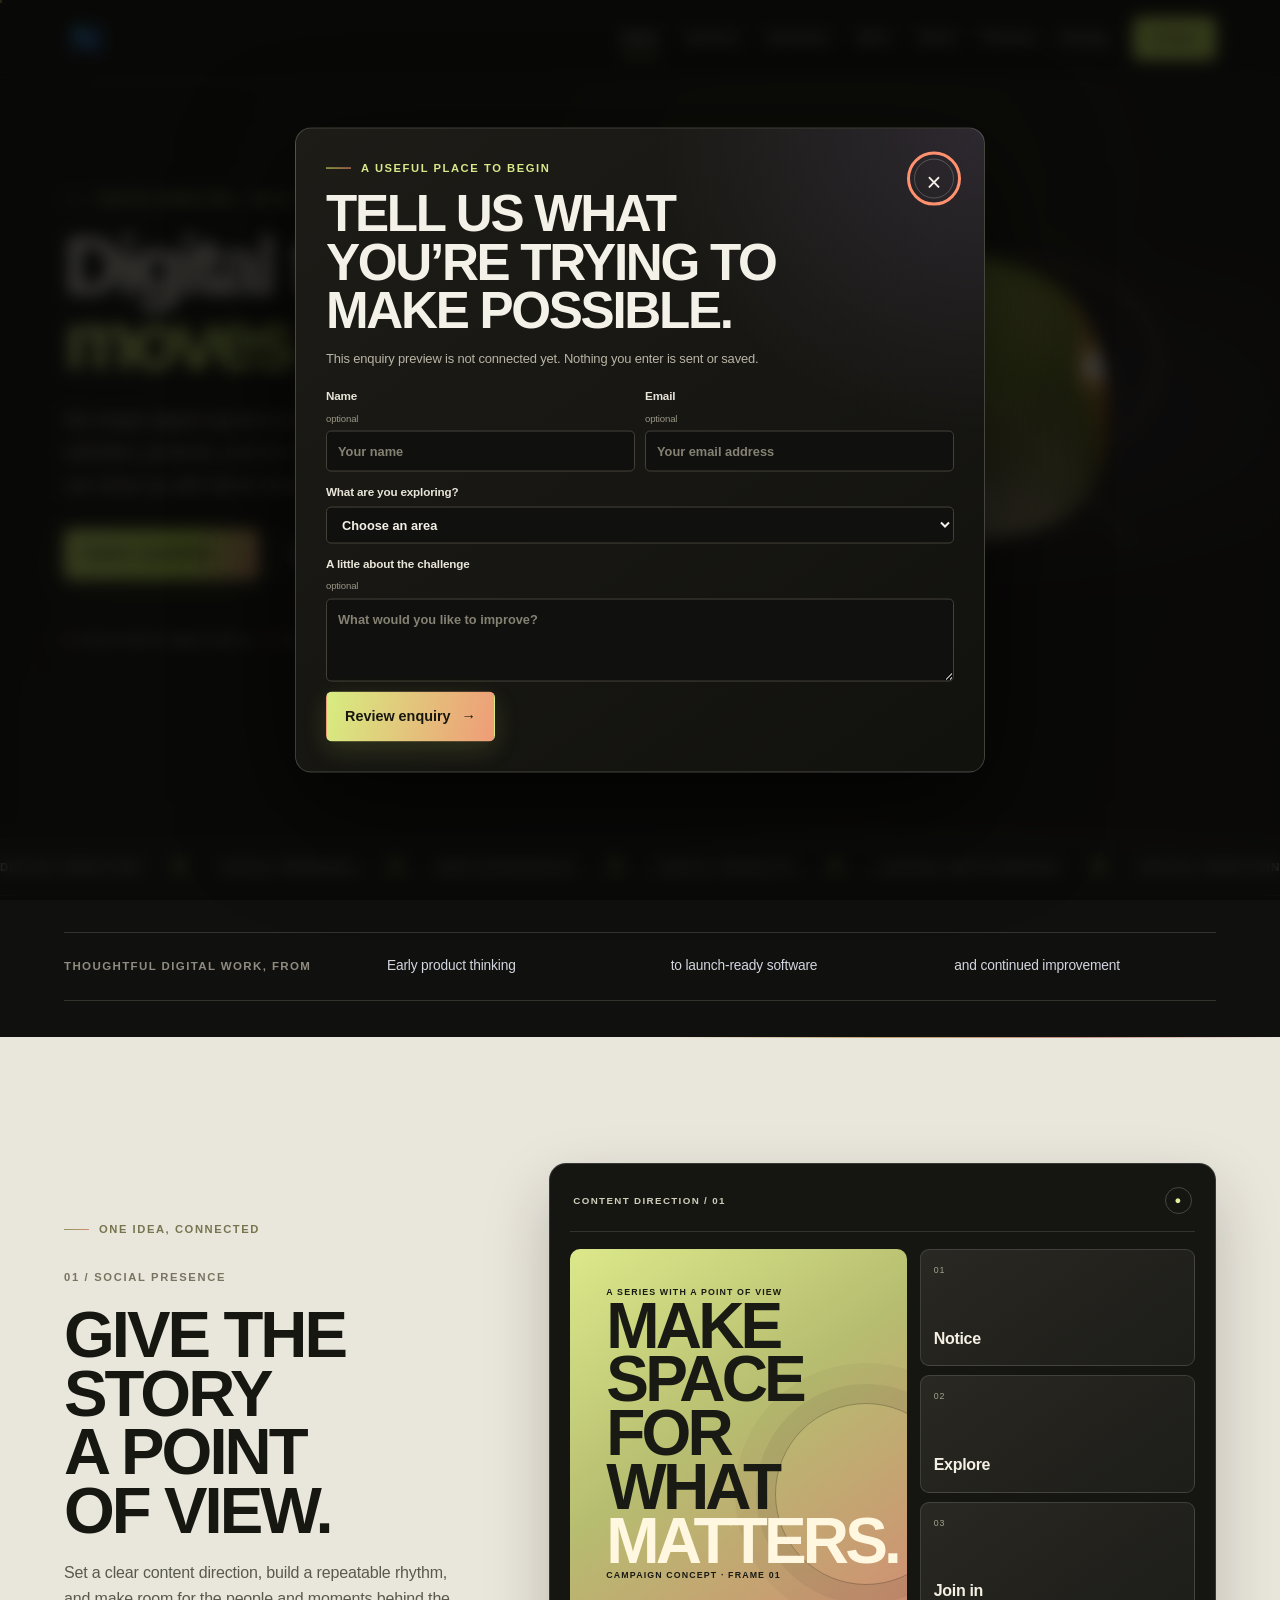
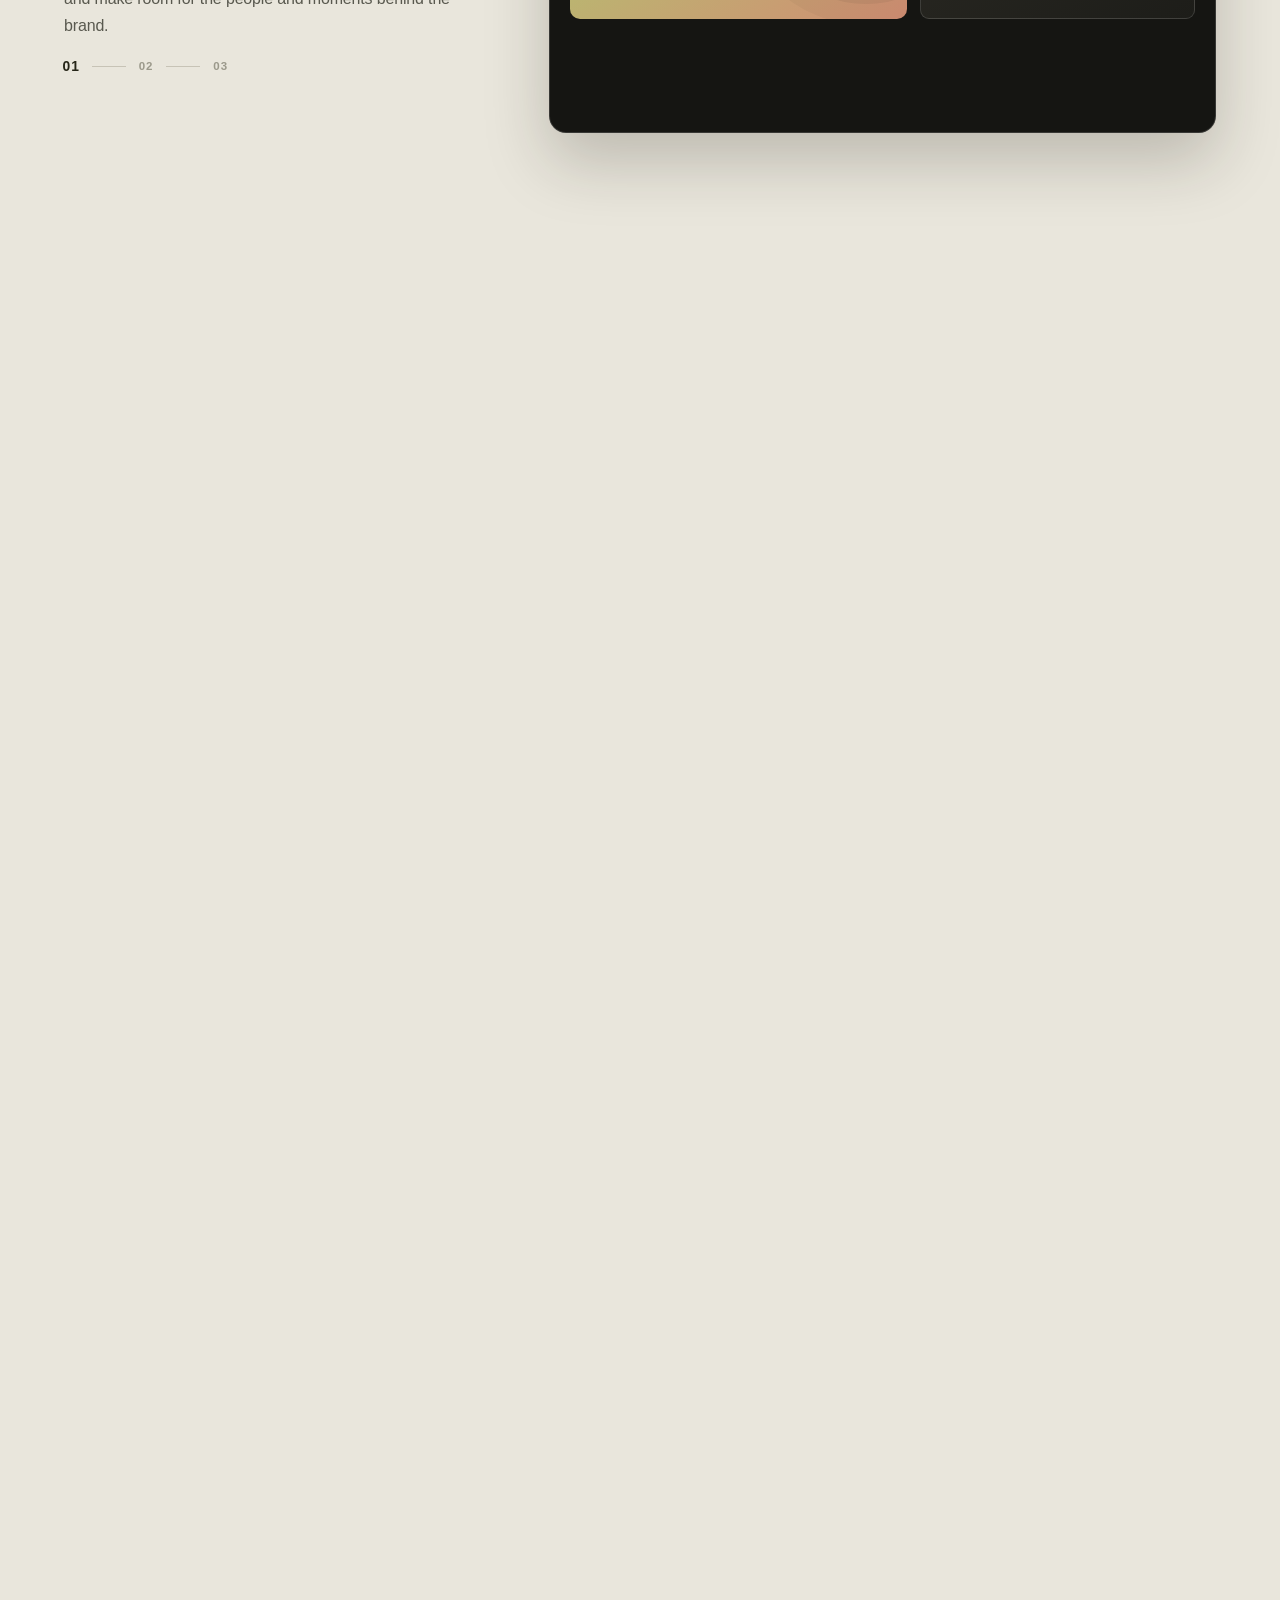
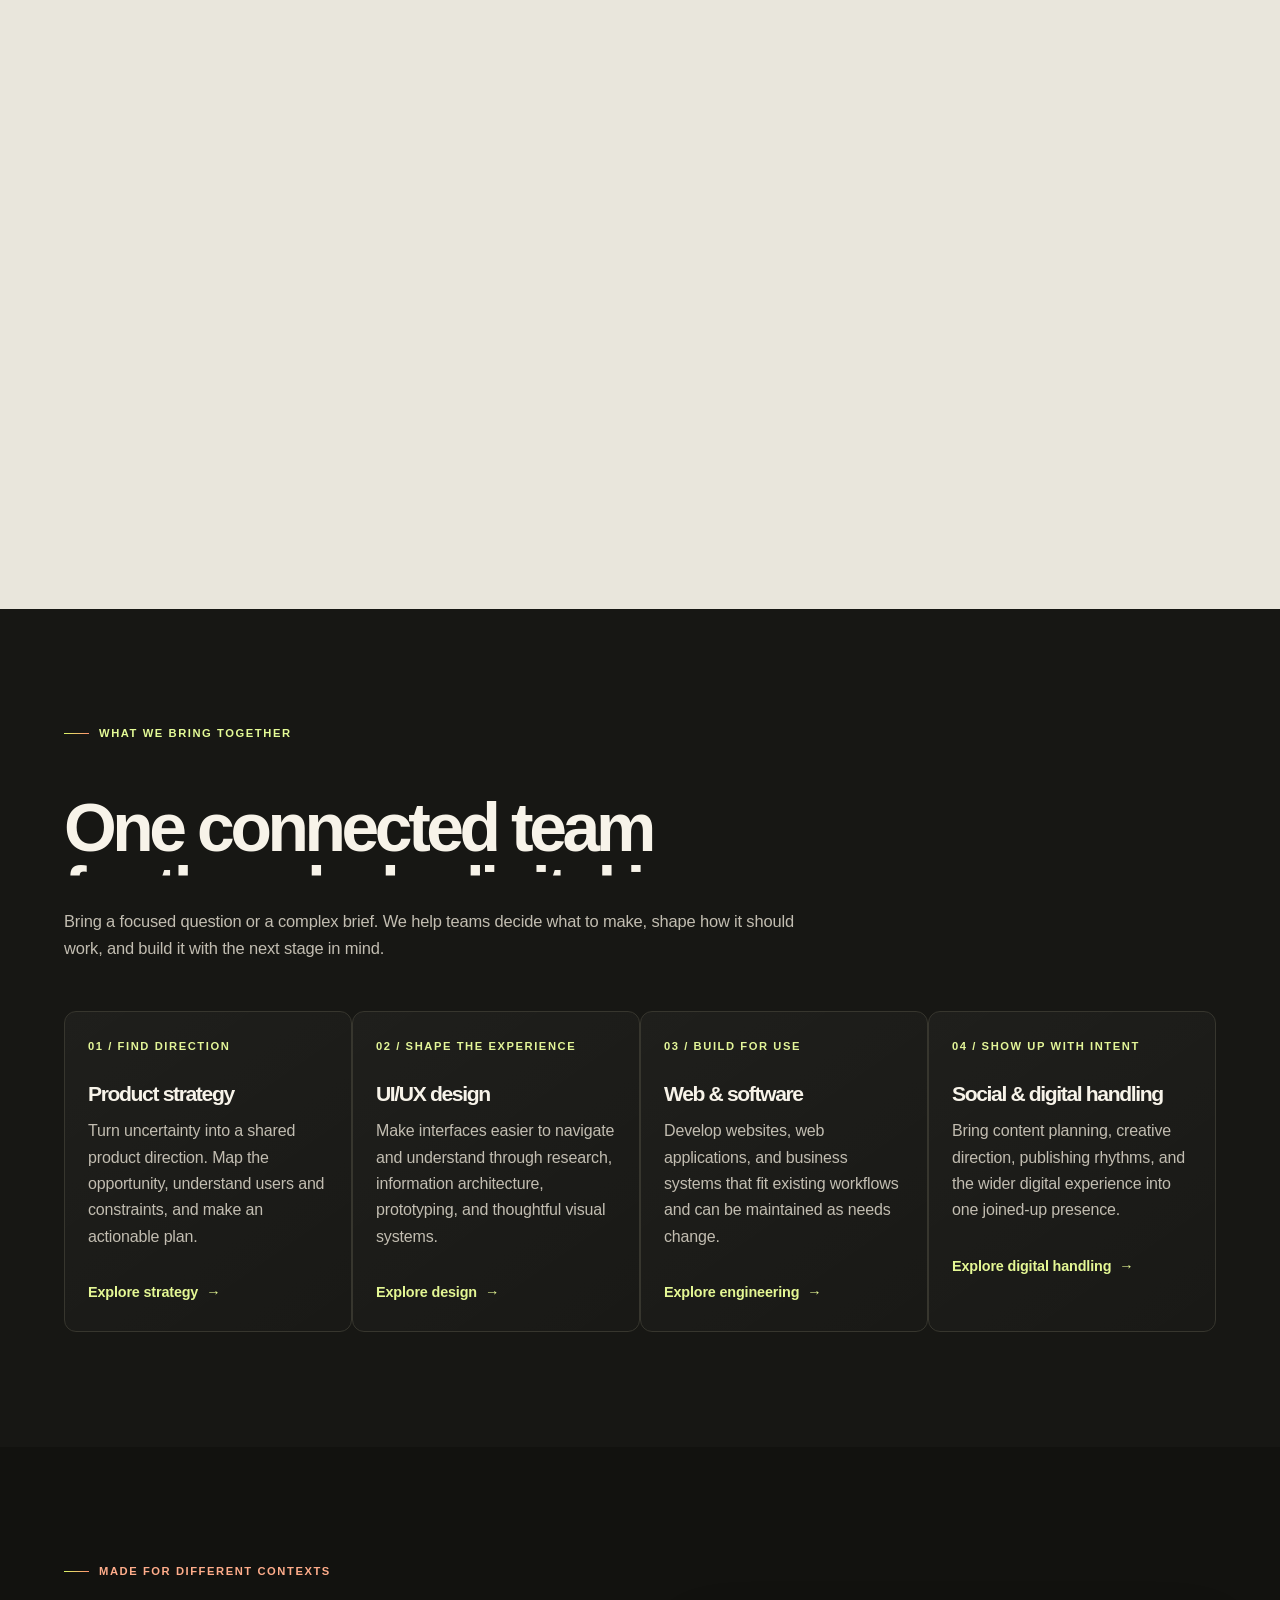
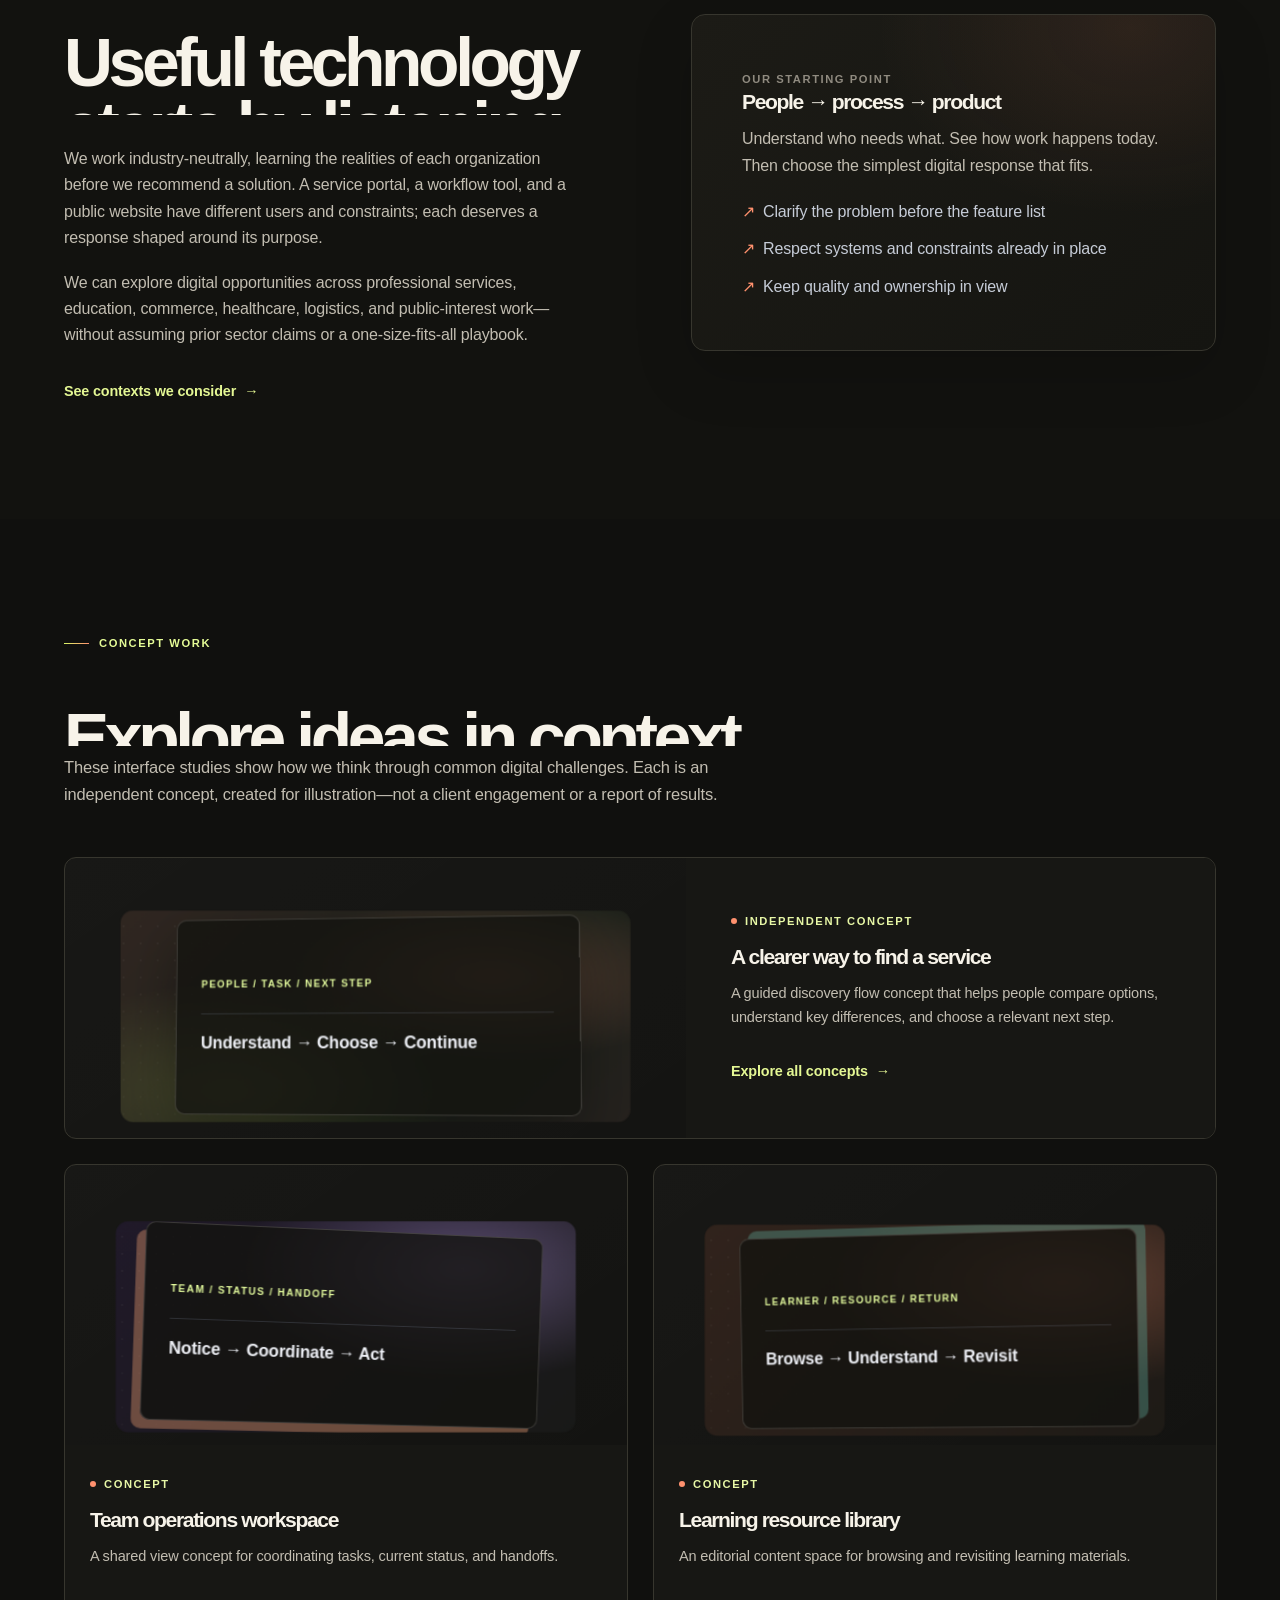
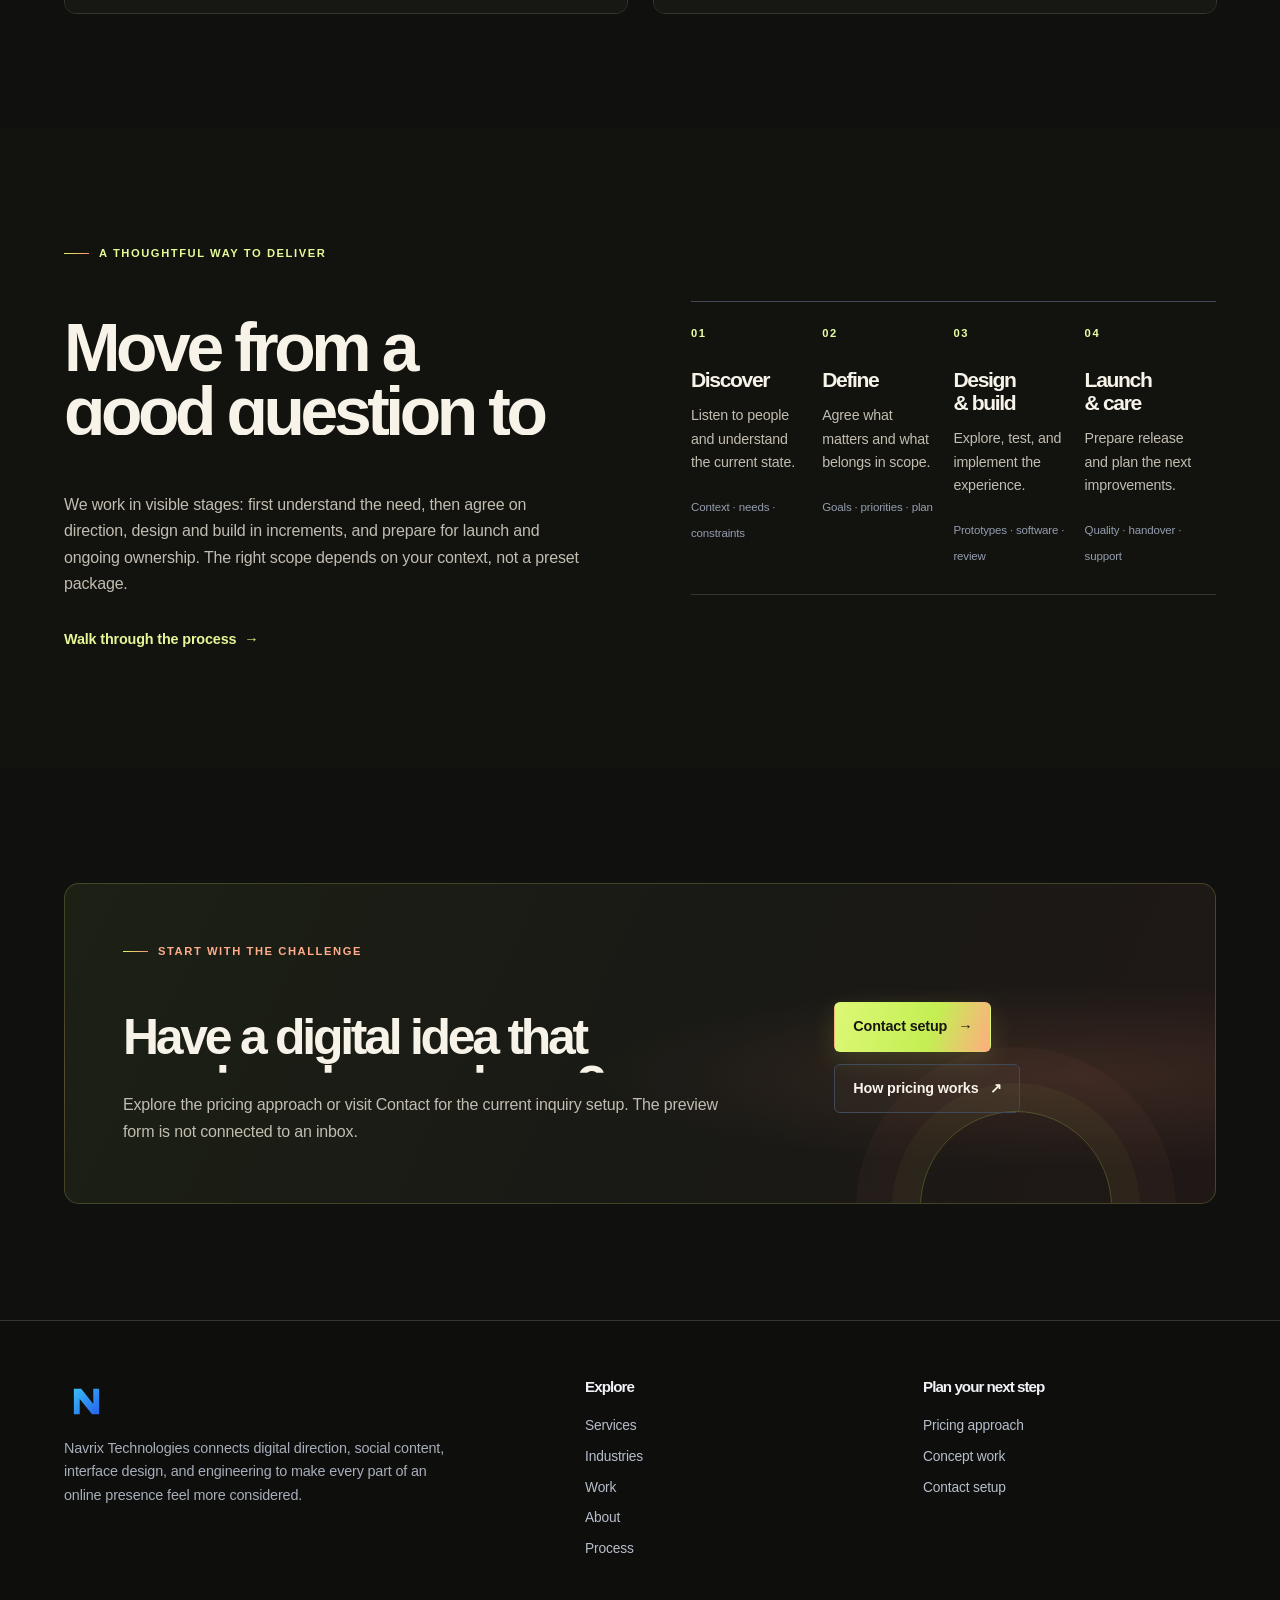
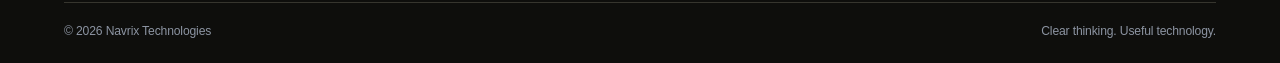
==== index.html @ 1da2e9cd "Initial Navrix website" ====
<!doctype html>
<html lang="en">
<head>
  <meta charset="utf-8"><meta name="viewport" content="width=device-width, initial-scale=1">
  <meta name="theme-color" content="#10100e"><meta name="description" content="Navrix Technologies brings digital direction, social content, website development, and software engineering together for useful digital experiences.">
  <title>Navrix Technologies — Digital products, considered</title>
  <link rel="icon" href="assets/navrix-mark.svg" type="image/svg+xml"><link rel="stylesheet" href="styles.css">
</head>
<body data-page="Home">
  <a class="skip-link" href="#main">Skip to content</a><div id="site-header"></div>
  <main id="main">
    <section class="hero">
      <div class="shell hero-grid">
        <div class="hero-copy">
          <div class="eyebrow">Digital direction · social · software</div>
          <h1>Digital that<br><span class="gradient-text">moves people.</span></h1>
          <p>We shape digital experiences from social content and campaigns to websites, products, and the systems behind them—so your business can show up with intent wherever people meet it.</p>
          <div class="hero-actions"><a class="button primary" href="services.html">Explore capabilities <span class="arrow">→</span></a><a class="button secondary" href="work.html">See concept work <span class="arrow">↗</span></a></div>
          <div class="hero-proof"><span><i></i>Social content & digital handling</span><span><i></i>Websites, products & systems</span><span><i></i>Strategy through execution</span></div>
        </div>
        <div class="hero-visual" role="img" aria-label="Dimensional illustration of connected digital product layers, with the Navrix N mark at its center">
          <canvas id="three-hero" class="three-canvas" aria-hidden="true"></canvas>
          <svg class="hero-architecture" viewBox="0 0 660 620" aria-hidden="true" focusable="false">
            <defs>
              <linearGradient id="arch-top" x1="0" y1="0" x2="1" y2="1"><stop stop-color="#2b3020"/><stop offset=".52" stop-color="#1d2118"/><stop offset="1" stop-color="#322821"/></linearGradient>
              <linearGradient id="arch-left" x1="0" y1="0" x2="1" y2="1"><stop stop-color="#20231b"/><stop offset="1" stop-color="#151510"/></linearGradient>
              <linearGradient id="arch-right" x1="0" y1="0" x2="1" y2="1"><stop stop-color="#2b271f"/><stop offset="1" stop-color="#181814"/></linearGradient>
              <linearGradient id="arch-edge" x1="0" y1="0" x2="1" y2="0"><stop stop-color="#d8f566"/><stop offset=".55" stop-color="#c7a6ff"/><stop offset="1" stop-color="#ff916e"/></linearGradient>
              <linearGradient id="mark-blue" x1="0" y1="0" x2="1" y2="1"><stop stop-color="#e7ff9b"/><stop offset="1" stop-color="#ff916e"/></linearGradient>
              <radialGradient id="arch-halo"><stop stop-color="#d8f566" stop-opacity=".26"/><stop offset="1" stop-color="#d8f566" stop-opacity="0"/></radialGradient>
              <filter id="arch-shadow" x="-30%" y="-30%" width="160%" height="180%"><feGaussianBlur stdDeviation="19"/></filter>
            </defs>
            <ellipse cx="335" cy="502" rx="218" ry="60" fill="#5175ef" opacity=".18" filter="url(#arch-shadow)"/>
            <ellipse cx="328" cy="310" rx="268" ry="246" fill="url(#arch-halo)"/>
            <g class="arch-orbit" fill="none" stroke="#aaa98f" stroke-opacity=".18">
              <path d="M62 320c46-161 178-251 316-236 83 9 150 52 191 116"/>
              <path d="M91 414c-22-81-2-169 47-234" stroke-dasharray="3 10"/>
              <path d="M497 430c41-54 60-117 55-179" stroke-dasharray="2 9"/>
            </g>
            <g class="arch-object">
              <path d="M330 352 520 460 330 570 140 460Z" fill="#080b10" stroke="#4a4c37" stroke-width="2"/>
              <path d="M140 460 330 570v-48L140 414Z" fill="url(#arch-left)" stroke="#3b4030"/>
              <path d="M330 570 520 460v-48L330 522Z" fill="url(#arch-right)" stroke="#55413b"/>
              <path d="M140 414 330 523 520 412 330 303Z" fill="url(#arch-top)" stroke="url(#arch-edge)" stroke-opacity=".72" stroke-width="1.5"/>
              <path d="m185 414 145-84 145 83" fill="none" stroke="#b7bc99" stroke-opacity=".2"/>
              <path d="M178 434 330 522l153-88" fill="none" stroke="#e4eeab" stroke-opacity=".36"/>
              <path d="M207 414 330 343l123 71-123 71Z" fill="#1d2118" stroke="#b9c87b" stroke-opacity=".6"/>
              <path d="M207 414 330 485v37l-152-88v-37Z" fill="#20231b" stroke="#677147" stroke-opacity=".75"/>
              <path d="M330 485 453 414v37l-123 71Z" fill="#28241f" stroke="#a58bc2" stroke-opacity=".78"/>
              <path d="M208 414 330 344l123 70-123 71Z" fill="url(#arch-top)" stroke="url(#arch-edge)" stroke-width="1.4"/>
              <path d="M258 386v-72l72-42 72 42v72l-72 42Z" fill="#181814" stroke="#777d5a" stroke-width="1.5"/>
              <path d="M258 314 330 355l72-41" fill="none" stroke="#d6dcab" stroke-opacity=".45"/>
              <path d="M258 314v71l72 42v-72Z" fill="#121e31" stroke="#7c8d57" stroke-opacity=".6"/>
              <path d="m330 355 72-41v71l-72 42Z" fill="#19182c" stroke="#ab8cd0" stroke-opacity=".65"/>
              <path d="M258 314 330 272l72 42-72 41Z" fill="#283d69" stroke="url(#arch-edge)" stroke-width="1.4"/>
              <path d="M19 101V19h24l39 49V19h19v82H78L38 52v49z" fill="url(#mark-blue)" transform="matrix(.55 .32 -.55 .32 330 268)"/>
              <path d="M258 385v-71m144 71v-71M140 414v46m380-48v48" fill="none" stroke="url(#arch-edge)" stroke-opacity=".72" stroke-width="1.5"/>
              <path d="M330 270v-44m-75 0h150" stroke="#8aa4e8" stroke-opacity=".68" stroke-dasharray="3 7"/>
              <circle cx="330" cy="224" r="5" fill="#f0ad77"/>
              <circle cx="140" cy="413" r="4" fill="#65a0ff"/>
              <circle cx="520" cy="411" r="4" fill="#b093ff"/>
              <circle cx="330" cy="570" r="3" fill="#e8a875"/>
            </g>
            <g fill="#a9b5cf" font-family="Segoe UI, sans-serif" font-size="10" letter-spacing="2">
              <text x="70" y="304">EXPERIENCE</text><text x="485" y="266">SYSTEMS</text><text x="270" y="603">ENGINEERING</text>
            </g>
          </svg>
        </div>
      </div>
    </section>

    <section class="section compact" aria-label="How we help">
      <div class="shell home-band"><p>Thoughtful digital work, from</p><span>Early product thinking</span><span>to launch-ready software</span><span>and continued improvement</span></div>
    </section>

    <section class="story-section" aria-label="A connected digital presence takes shape">
      <div class="story-pin">
        <div class="shell story-grid">
          <div class="story-copy">
            <div class="eyebrow warm">One idea, connected</div>
            <div class="story-chapters">
              <article class="story-chapter"><span class="story-kicker">01 / Social presence</span><h2>Give the story a point of view.</h2><p>Set a clear content direction, build a repeatable rhythm, and make room for the people and moments behind the brand.</p></article>
              <article class="story-chapter"><span class="story-kicker">02 / Web experience</span><h2>Make the next step obvious.</h2><p>Carry that same intent into the website, with a useful path from first impression to the detail someone needs.</p></article>
              <article class="story-chapter"><span class="story-kicker">03 / Digital system</span><h2>Make the work hold together.</h2><p>Connect the experience to the tools and workflows that help a team keep it current and useful.</p></article>
            </div>
            <div class="story-steps" aria-hidden="true"><span class="is-active">01</span><i></i><span>02</span><i></i><span>03</span></div>
          </div>
          <div class="story-stage" aria-label="Illustrative social, website, and workflow concepts">
            <article class="story-panel story-panel-social" aria-label="Social content direction concept"><div class="story-window-top"><span>CONTENT DIRECTION / 01</span><b>●</b></div><div class="story-social-layout"><div class="story-social-main"><small>A SERIES WITH A POINT OF VIEW</small><strong>Make space<br>for what<br><em>matters.</em></strong><span>CAMPAIGN CONCEPT · FRAME 01</span></div><div class="story-social-side"><div>01<br><b>Notice</b></div><div>02<br><b>Explore</b></div><div>03<br><b>Join in</b></div></div></div></article>
            <article class="story-panel story-panel-web" aria-label="Website experience concept"><div class="story-window-top"><span>EXPERIENCE / HOME</span><b>↗</b></div><div class="story-web-layout"><div class="story-web-nav"><span>N</span><i>About　 Work　 Services</i></div><div class="story-web-content"><small>A CLEARER WAY FORWARD</small><strong>Find what<br>you need next.</strong><p>A simple, guided route from your question to a useful next step.</p><span class="story-web-button">Explore options <b>→</b></span></div><div class="story-web-index">DISCOVER　/　COMPARE　/　CONTINUE</div></div></article>
            <article class="story-panel story-panel-system" aria-label="Team workflow concept"><div class="story-window-top"><span>TEAM WORKSPACE / OVERVIEW</span><b>···</b></div><div class="story-system-layout"><div class="story-system-head"><small>MONDAY / PRIORITIES</small><strong>Work in motion</strong></div><div class="story-system-row"><span>01</span><b>Review content direction</b><i>IN REVIEW</i></div><div class="story-system-row"><span>02</span><b>Prepare site updates</b><i>IN PROGRESS</i></div><div class="story-system-row"><span>03</span><b>Share next release</b><i>UP NEXT</i></div><div class="story-system-foot">Clear owners · Visible decisions · Useful handoffs</div></div></article>
          </div>
        </div>
      </div>
    </section>

    <section class="section tone">
      <div class="shell">
        <div class="section-head reveal"><div class="eyebrow">What we bring together</div><h2>One connected team<br>for the whole digital journey.</h2><p>Bring a focused question or a complex brief. We help teams decide what to make, shape how it should work, and build it with the next stage in mind.</p></div>
        <div class="grid-4">
          <article class="card reveal"><span class="card-index">01 / FIND DIRECTION</span><h3>Product strategy</h3><p>Turn uncertainty into a shared product direction. Map the opportunity, understand users and constraints, and make an actionable plan.</p><a class="text-link" href="services.html#strategy">Explore strategy <span>→</span></a></article>
          <article class="card reveal"><span class="card-index">02 / SHAPE THE EXPERIENCE</span><h3>UI/UX design</h3><p>Make interfaces easier to navigate and understand through research, information architecture, prototyping, and thoughtful visual systems.</p><a class="text-link" href="services.html#design">Explore design <span>→</span></a></article>
          <article class="card reveal"><span class="card-index">03 / BUILD FOR USE</span><h3>Web & software</h3><p>Develop websites, web applications, and business systems that fit existing workflows and can be maintained as needs change.</p><a class="text-link" href="services.html#engineering">Explore engineering <span>→</span></a></article>
          <article class="card reveal"><span class="card-index">04 / SHOW UP WITH INTENT</span><h3>Social & digital handling</h3><p>Bring content planning, creative direction, publishing rhythms, and the wider digital experience into one joined-up presence.</p><a class="text-link" href="services.html#social">Explore digital handling <span>→</span></a></article>
        </div>
      </div>
    </section>

    <section class="section mesh">
      <div class="shell split">
        <div class="copy-wide reveal"><div class="eyebrow warm">Made for different contexts</div><h2>Useful technology<br>starts by listening.</h2><p>We work industry-neutrally, learning the realities of each organization before we recommend a solution. A service portal, a workflow tool, and a public website have different users and constraints; each deserves a response shaped around its purpose.</p><p>We can explore digital opportunities across professional services, education, commerce, healthcare, logistics, and public-interest work—without assuming prior sector claims or a one-size-fits-all playbook.</p><a class="text-link" href="industries.html">See contexts we consider <span>→</span></a></div>
        <div class="principle-panel reveal"><span class="mini-label">Our starting point</span><h3>People → process → product</h3><p>Understand who needs what. See how work happens today. Then choose the simplest digital response that fits.</p><ul class="list"><li>Clarify the problem before the feature list</li><li>Respect systems and constraints already in place</li><li>Keep quality and ownership in view</li></ul></div>
      </div>
    </section>

    <section class="section">
      <div class="shell">
        <div class="section-head reveal"><div class="eyebrow">Concept work</div><h2>Explore ideas in context.</h2><p>These interface studies show how we think through common digital challenges. Each is an independent concept, created for illustration—not a client engagement or a report of results.</p></div>
        <div class="project-grid">
          <article class="project project-wide reveal"><div class="project-scene"><div class="mock-window"><div class="mock-bar"><i></i><i></i><i></i></div><div class="mock-body"><div class="mock-side"><i></i><i></i><i></i><i></i></div><div class="mock-content"><div class="mock-title"></div><div class="mock-line"></div><div class="mock-tiles"><i></i><i></i><i></i></div><div class="mock-line short"></div></div></div></div></div><div class="project-copy"><span class="concept-label">Independent concept</span><h3>A clearer way to find a service</h3><p>A guided discovery flow concept that helps people compare options, understand key differences, and choose a relevant next step.</p><a class="text-link" href="work.html">Explore all concepts <span>→</span></a></div></article>
          <article class="project reveal"><div class="project-scene violet"><div class="mock-window"><div class="mock-bar"><i></i><i></i><i></i></div><div class="mock-body"><div class="mock-side"><i></i><i></i><i></i></div><div class="mock-content"><div class="mock-title"></div><div class="mock-tiles"><i></i><i></i><i></i></div><div class="mock-line"></div></div></div></div></div><div class="project-copy"><span class="concept-label">Concept</span><h3>Team operations workspace</h3><p>A shared view concept for coordinating tasks, current status, and handoffs.</p></div></article>
          <article class="project reveal"><div class="project-scene warm"><div class="mock-window"><div class="mock-bar"><i></i><i></i><i></i></div><div class="mock-body"><div class="mock-side"><i></i><i></i><i></i></div><div class="mock-content"><div class="mock-title"></div><div class="mock-line"></div><div class="mock-line short"></div><div class="mock-tiles"><i></i><i></i><i></i></div></div></div></div></div><div class="project-copy"><span class="concept-label">Concept</span><h3>Learning resource library</h3><p>An editorial content space for browsing and revisiting learning materials.</p></div></article>
        </div>
      </div>
    </section>

    <section class="section tone">
      <div class="shell split">
        <div class="copy-wide reveal"><div class="eyebrow">A thoughtful way to deliver</div><h2>Move from a good question to something useful.</h2><p>We work in visible stages: first understand the need, then agree on direction, design and build in increments, and prepare for launch and ongoing ownership. The right scope depends on your context, not a preset package.</p><a class="text-link" href="process.html">Walk through the process <span>→</span></a></div>
        <div class="process-track reveal"><article class="process-step"><span class="step-num">01</span><h3>Discover</h3><p>Listen to people and understand the current state.</p><small>Context · needs · constraints</small></article><article class="process-step"><span class="step-num">02</span><h3>Define</h3><p>Agree what matters and what belongs in scope.</p><small>Goals · priorities · plan</small></article><article class="process-step"><span class="step-num">03</span><h3>Design & build</h3><p>Explore, test, and implement the experience.</p><small>Prototypes · software · review</small></article><article class="process-step"><span class="step-num">04</span><h3>Launch & care</h3><p>Prepare release and plan the next improvements.</p><small>Quality · handover · support</small></article></div>
      </div>
    </section>

    <section class="section"><div class="shell"><div class="cta-band reveal"><div><div class="eyebrow warm">Start with the challenge</div><h2>Have a digital idea that needs a clearer shape?</h2><p>Explore the pricing approach or visit Contact for the current inquiry setup. The preview form is not connected to an inbox.</p></div><div class="hero-actions"><a class="button primary" href="contact.html">Contact setup <span class="arrow">→</span></a><a class="button secondary" href="pricing.html">How pricing works <span class="arrow">↗</span></a></div></div></div></section>
  </main>
  <div id="site-footer"></div><script src="assets/vendor/gsap/gsap.min.js"></script><script src="assets/vendor/gsap/ScrollTrigger.min.js"></script><script src="script.js"></script><script type="module" src="three-scene.js"></script>
</body>
</html>
---- styles.css ----
:root{color-scheme:dark;--bg:#0b0d12;--panel:#11151d;--panel-2:#171d27;--ink:#f5f6fa;--muted:#b3bac8;--dim:#818a9a;--line:#272d39;--blue:#5280ff;--blue-light:#8aa6ff;--violet:#a785ff;--amber:#eead77;--max:1240px;--gutter:clamp(20px,5vw,64px)}
*{box-sizing:border-box}html{scroll-behavior:smooth;scroll-padding-top:88px;background:var(--bg)}body{margin:0;min-width:320px;background:var(--bg);color:var(--ink);font:16px/1.65 "Segoe UI Variable Text","Segoe UI",sans-serif;-webkit-font-smoothing:antialiased}::selection{color:white;background:#3b60c9}img,svg{max-width:100%}a{color:inherit}button,input,textarea,select{font:inherit}a,button{-webkit-tap-highlight-color:transparent}:focus-visible{outline:3px solid var(--amber);outline-offset:4px}h1,h2,h3,h4,p{margin-top:0}h1,h2,h3,h4{font-family:Bahnschrift,"Segoe UI Variable Display","Segoe UI",sans-serif;letter-spacing:-.035em;line-height:1.08}h1{font-size:clamp(3.5rem,7.4vw,7.7rem);font-weight:680;line-height:.96;margin:0 0 25px}h2{font-size:clamp(2.2rem,4.8vw,4.7rem);font-weight:650;margin-bottom:18px}h3{font-size:1.32rem;font-weight:650;margin-bottom:12px}h4{font-size:.95rem}p{margin-bottom:18px;color:var(--muted)}.shell{width:min(var(--max),calc(100% - var(--gutter)*2));margin-inline:auto}.skip-link{position:fixed;z-index:100;top:10px;left:10px;padding:11px 15px;transform:translateY(-160%);background:var(--ink);color:var(--bg)}.skip-link:focus{transform:translateY(0)}
/* Compact navigation keeps the mark visually independent. */
.topbar{position:sticky;top:0;z-index:50;height:78px;border-bottom:1px solid rgba(204,214,235,.12);background:rgba(11,13,18,.9);backdrop-filter:blur(16px)}.navrow{height:100%;display:flex;align-items:center;justify-content:space-between;gap:30px}.brand{width:45px;height:45px;display:grid;place-items:center}.brand img{width:37px;height:37px}.navlinks{display:flex;align-items:center;gap:clamp(14px,2.1vw,28px)}.navlinks a{position:relative;padding:9px 0;color:#b9c0ce;font-size:.85rem;font-weight:600;text-decoration:none;transition:color .2s}.navlinks a::after{position:absolute;right:0;bottom:2px;left:0;height:2px;transform:scaleX(0);transform-origin:left;background:linear-gradient(90deg,var(--blue),var(--violet));content:"";transition:transform .22s}.navlinks a:hover,.navlinks a[aria-current=page]{color:white}.navlinks a:hover::after,.navlinks a[aria-current=page]::after{transform:scaleX(1)}.navlinks .nav-cta{padding:9px 16px;border:1px solid #414a5b;border-radius:6px;color:white}.navlinks .nav-cta::after{display:none}.navlinks .nav-cta:hover,.navlinks .nav-cta[aria-current=page]{border-color:var(--blue);background:#17233e;color:white}.menu-toggle{display:none;padding:9px 14px;border:1px solid #424b5a;border-radius:6px;background:#141923;color:white;font-weight:650;cursor:pointer}
.eyebrow,.mini-label,.kicker,.concept-label,.card-index,.row-num,.step-num{font-size:.7rem;font-weight:730;letter-spacing:.14em;text-transform:uppercase}.eyebrow{display:flex;align-items:center;gap:10px;margin-bottom:20px;color:var(--blue-light)}.eyebrow::before{width:25px;height:1px;background:linear-gradient(90deg,var(--blue),var(--amber));content:""}.eyebrow.warm{color:var(--amber)}.gradient-text{background:linear-gradient(95deg,#8ca8ff 8%,#b39aff 80%);background-clip:text;color:transparent}.warm-text{color:var(--amber)}.button{display:inline-flex;min-height:49px;align-items:center;justify-content:center;gap:11px;padding:12px 18px;border:1px solid transparent;border-radius:6px;font-size:.9rem;font-weight:660;text-decoration:none;transition:transform .2s,background .2s,border-color .2s,box-shadow .2s}.button:hover{transform:translateY(-2px)}.button .arrow,.text-link span{transition:transform .2s}.button:hover .arrow,.text-link:hover span{transform:translateX(3px)}.button.primary{background:linear-gradient(110deg,#456dff,#695ee2);box-shadow:0 8px 25px rgba(70,98,224,.2);color:#fff}.button.primary:hover{box-shadow:0 10px 32px rgba(70,98,224,.34)}.button.secondary{border-color:#414a59;background:rgba(255,255,255,.025);color:var(--ink)}.button.secondary:hover{border-color:#829aff;background:rgba(77,112,239,.1)}.text-link{display:inline-flex;align-items:center;gap:8px;margin-top:13px;color:var(--blue-light);font-size:.9rem;font-weight:650;text-decoration:none}.section{position:relative;padding:clamp(76px,9vw,126px) 0}.section.compact{padding-block:36px}.section.tone{background:#10141b}.section.mesh{overflow:hidden;background:#0e1118}.section-head{max-width:760px;margin-bottom:48px}.section-head p{max-width:670px;font-size:1.03rem}.section-head.center{text-align:center;margin-inline:auto}.section-head.center .eyebrow{justify-content:center}.mini-label,.kicker{color:var(--dim)}.grid-2,.grid-3,.grid-4{display:grid;gap:0}.grid-2{grid-template-columns:repeat(2,minmax(0,1fr))}.grid-3{grid-template-columns:repeat(3,minmax(0,1fr))}.grid-4{grid-template-columns:repeat(4,minmax(0,1fr))}.split{display:grid;grid-template-columns:1fr 1fr;align-items:center;gap:clamp(40px,8vw,108px)}.copy-wide{max-width:660px}.list{display:grid;gap:11px;margin:20px 0 0;padding:0;list-style:none}.list li{position:relative;padding-left:21px;color:#c6ccd7}.list li::before{position:absolute;left:0;color:var(--amber);content:"↗"}.callout{padding:16px 19px;border-left:2px solid var(--amber);border-radius:0 8px 8px 0;background:rgba(238,173,119,.08);color:#e5d8ce;font-size:.92rem}.cta-band{position:relative;display:flex;align-items:center;justify-content:space-between;gap:30px;overflow:hidden;padding:clamp(28px,5vw,58px);border:1px solid #293243;border-radius:15px;background:linear-gradient(115deg,#141a27,#12151d 60%,#1a1726)}.cta-band::after{position:absolute;right:9%;bottom:-100px;width:190px;height:190px;border:1px solid rgba(131,151,255,.16);border-radius:50%;box-shadow:0 0 0 28px rgba(131,151,255,.025),0 0 0 64px rgba(131,151,255,.018);content:"";pointer-events:none}.cta-band>*{position:relative;z-index:1}.cta-band h2{max-width:750px;font-size:clamp(2rem,3.9vw,3.7rem)}.cta-band p{max-width:610px;margin:0}.breadcrumbs{display:flex;gap:9px;margin-bottom:34px;color:var(--dim);font-size:.82rem}.breadcrumbs a{color:#bec4d0;text-decoration:none}.breadcrumbs a:hover{color:white}.breadcrumbs span{color:var(--amber)}
/* Home composition: a floating, layered project model with a restrained 3D tilt. */
.hero{position:relative;overflow:hidden;min-height:min(760px,calc(100svh - 78px));padding:clamp(66px,8vw,112px) 0 70px;background:radial-gradient(ellipse at 81% 40%,rgba(54,75,143,.16),transparent 34%),linear-gradient(115deg,#0b0d12,#0c1017 64%,#10101a)}.hero::before{position:absolute;inset:0;background-image:linear-gradient(rgba(172,189,231,.035) 1px,transparent 1px),linear-gradient(90deg,rgba(172,189,231,.035) 1px,transparent 1px);background-size:68px 68px;mask-image:linear-gradient(90deg,transparent 5%,black 100%);content:"";pointer-events:none}.hero::after{position:absolute;right:0;bottom:0;width:48%;height:1px;background:linear-gradient(90deg,transparent,rgba(111,139,255,.56),transparent);content:""}.hero-grid{position:relative;z-index:1;display:grid;grid-template-columns:minmax(0,1.04fr) minmax(410px,.96fr);align-items:center;gap:clamp(32px,5vw,70px)}.hero-copy{max-width:720px}.hero h1{max-width:780px;font-size:clamp(3.4rem,7.4vw,7.3rem);line-height:.99}.hero-copy>p{max-width:600px;font-size:clamp(1.02rem,1.45vw,1.18rem);line-height:1.75}.hero-actions{display:flex;flex-wrap:wrap;gap:12px;margin-top:28px}.hero-proof{display:flex;flex-wrap:wrap;gap:10px 21px;margin-top:32px;padding-top:18px;border-top:1px solid var(--line);color:#b7becc;font-size:.78rem}.hero-proof span{display:flex;align-items:center;gap:8px}.hero-proof i{width:6px;height:6px;border-radius:50%;background:var(--amber);box-shadow:0 0 12px rgba(238,173,119,.45)}.hero-visual{position:relative;display:flex;min-height:480px;align-items:center;justify-content:center;perspective:1250px;perspective-origin:50% 45%;--tilt-x:0deg;--tilt-y:0deg}.hero-visual::before{position:absolute;inset:11% 4%;background-image:linear-gradient(rgba(164,181,226,.05) 1px,transparent 1px),linear-gradient(90deg,rgba(164,181,226,.05) 1px,transparent 1px);background-size:36px 36px;mask-image:radial-gradient(ellipse,black,transparent 72%);content:""}.work-map{position:relative;z-index:1;width:min(100%,430px);padding:20px 22px 22px;transform:rotateX(calc(3deg + var(--tilt-x))) rotateY(calc(-9deg + var(--tilt-y))) rotateZ(-1deg);transform-style:preserve-3d;border:1px solid rgba(173,194,255,.24);border-radius:15px;background:linear-gradient(145deg,rgba(28,36,52,.96),rgba(15,19,28,.98));box-shadow:0 40px 90px rgba(0,0,0,.5),0 0 60px rgba(75,102,204,.12),inset 0 1px rgba(255,255,255,.1);animation:map-float 9s ease-in-out infinite;transition:transform .35s cubic-bezier(.2,.7,.3,1)}.map-heading{display:flex;align-items:center;justify-content:space-between;padding:0 1px 15px;border-bottom:1px solid rgba(186,201,234,.16);transform:translateZ(34px)}.map-heading img{width:34px;height:34px;filter:drop-shadow(0 0 15px rgba(74,133,255,.42))}.map-heading span{color:#8f9aad;font-size:.65rem;font-weight:720;letter-spacing:.15em}.map-heading b{margin-left:12px;color:var(--blue-light)}.map-node{position:relative;display:grid;grid-template-columns:1fr auto;align-items:center;gap:4px 14px;margin-top:11px;padding:12px 13px;border:1px solid rgba(173,194,255,.12);border-radius:9px;background:linear-gradient(110deg,rgba(255,255,255,.065),rgba(255,255,255,.018));box-shadow:0 12px 25px rgba(0,0,0,.17);transform-style:preserve-3d}.map-node:nth-of-type(2){transform:translateZ(24px) translateX(-7px)}.map-node:nth-of-type(4){transform:translateZ(47px) translateX(7px);border-color:rgba(119,145,255,.23)}.map-node:nth-of-type(6){transform:translateZ(70px) translateX(-3px);border-color:rgba(181,149,255,.2)}.map-node span{grid-column:1/-1;color:var(--blue-light);font-size:.62rem;font-weight:750;letter-spacing:.14em}.map-node strong{font-family:Bahnschrift,"Segoe UI Variable Display","Segoe UI",sans-serif;font-size:1.3rem;line-height:1.08;letter-spacing:-.025em}.map-node small{max-width:130px;text-align:right;color:#a4adbd;font-size:.68rem;line-height:1.4}.map-connector{position:relative;z-index:2;width:21px;height:21px;display:grid;place-items:center;margin:-2px 0 -2px 20px;border:1px solid rgba(238,173,119,.62);border-radius:50%;background:#151a25;color:var(--amber);font-size:.75rem;transform:translateZ(36px)}.home-band{display:grid;grid-template-columns:1.15fr repeat(3,1fr);align-items:center;gap:22px;padding:22px 0;border-block:1px solid var(--line)}.home-band p{margin:0;color:var(--dim);font-size:.72rem;font-weight:700;letter-spacing:.12em;text-transform:uppercase}.home-band span{color:#d2d6df;font-size:.86rem}.card{position:relative;padding:25px 23px;border:1px solid var(--line);border-radius:12px;background:linear-gradient(145deg,#141922,#10141b);transition:transform .25s,border-color .25s,background .25s}.card:hover{transform:translateY(-4px);border-color:#465574;background:linear-gradient(145deg,#1a2230,#131821)}.card-index{display:block;margin-bottom:28px;color:var(--amber)}.card p:last-child{margin-bottom:0}.icon-ring{display:none}
/* Inner pages keep the shared frame but use varied content compositions. */
.page-hero{position:relative;overflow:hidden;padding:clamp(54px,7vw,90px) 0 clamp(52px,6vw,78px);border-bottom:1px solid var(--line);background:radial-gradient(ellipse at 90% 10%,rgba(77,92,158,.11),transparent 34%),#10131a}.page-hero::after{position:absolute;right:var(--gutter);top:21%;width:2px;height:clamp(90px,17vw,190px);background:linear-gradient(var(--blue),var(--violet),transparent);content:""}.page-hero .shell{position:relative;z-index:1}.page-hero .breadcrumbs{margin-bottom:33px}.page-hero .eyebrow{margin-bottom:17px}.page-hero h1{max-width:1010px;margin-bottom:20px;font-size:clamp(3.15rem,6.7vw,6.2rem)}.page-hero p{max-width:750px;margin-bottom:0;font-size:clamp(1rem,1.4vw,1.14rem)}.service-layout{display:grid;grid-template-columns:.74fr 1.26fr;align-items:start;gap:62px}.service-intro{position:sticky;top:110px}.service-list{border-top:1px solid var(--line-strong,#3b4352)}.service-row{display:grid;grid-template-columns:55px 1fr;gap:17px;padding:24px 0;border-bottom:1px solid var(--line)}.service-row .row-num{padding-top:4px;color:var(--amber)}.service-row p{max-width:690px;margin-bottom:0}.service-row ul{display:flex;flex-wrap:wrap;gap:6px 13px;margin:13px 0 0;padding:0;list-style:none}.service-row li{color:#b8c0ce;font-size:.75rem}.service-row li::before{color:var(--blue-light);content:"/ "}.industry-card{min-height:225px;padding:22px 19px 25px 0;border-top:1px solid var(--line)}.industry-card .card-index{margin-bottom:39px}.industry-card p{font-size:.91rem}.industries-note{display:grid;grid-template-columns:.82fr 1.18fr;gap:42px;padding:25px 0;border-block:1px solid #343b49}.industries-note p{margin:0 0 15px}.project-grid{display:grid;grid-template-columns:repeat(2,minmax(0,1fr));gap:25px}.project{overflow:hidden;border:1px solid var(--line);border-radius:14px;background:#11151d}.project-wide{grid-column:span 2;display:grid;grid-template-columns:1.08fr .92fr;align-items:stretch}.project-scene{position:relative;display:grid;min-height:280px;place-items:center;overflow:hidden;padding:28px;background:radial-gradient(ellipse at 50% 35%,rgba(65,101,213,.19),transparent 42%),linear-gradient(145deg,#1b2230,#11151d)}.project-scene::before{position:absolute;inset:0;background-image:linear-gradient(rgba(212,220,241,.055) 1px,transparent 1px),linear-gradient(90deg,rgba(212,220,241,.055) 1px,transparent 1px);background-size:31px 31px;mask-image:radial-gradient(ellipse,black,transparent 78%);content:""}.project-scene.violet{background:radial-gradient(ellipse at 50% 35%,rgba(146,103,232,.18),transparent 42%),linear-gradient(145deg,#211d30,#11141c)}.project-scene.warm{background:radial-gradient(ellipse at 50% 35%,rgba(198,119,76,.16),transparent 42%),linear-gradient(145deg,#29201e,#151516)}.project-scene.green{background:radial-gradient(ellipse at 50% 35%,rgba(75,157,138,.15),transparent 42%),linear-gradient(145deg,#172627,#111719)}.mock-window{position:relative;z-index:1;width:min(100%,420px);min-height:205px;display:flex;flex-direction:column;justify-content:center;padding:26px;border:1px solid rgba(168,188,242,.23);border-radius:10px;background:linear-gradient(145deg,rgba(30,38,55,.96),rgba(16,20,29,.98));box-shadow:0 25px 52px rgba(0,0,0,.35),10px 10px 0 rgba(66,101,219,.42);transform:rotate(-2deg) perspective(800px) rotateY(-5deg)}.mock-window>*{display:none!important}.mock-window::before{color:var(--blue-light);content:"PEOPLE  /  TASK  /  NEXT STEP";font-size:.65rem;font-weight:750;letter-spacing:.14em}.mock-window::after{display:block;margin-top:22px;padding-top:16px;border-top:1px solid rgba(180,195,229,.17);color:#f0f2f8;content:"Understand   →   Choose   →   Continue";font-size:clamp(.9rem,1.5vw,1.1rem);font-weight:650}.project:nth-child(2) .mock-window{box-shadow:-9px 9px 0 rgba(213,142,103,.43);transform:rotate(2deg) perspective(800px) rotateY(5deg)}.project:nth-child(2) .mock-window::before{content:"TEAM  /  STATUS  /  HANDOFF"}.project:nth-child(2) .mock-window::after{content:"Notice   →   Coordinate   →   Act"}.project:nth-child(3) .mock-window{box-shadow:9px -8px 0 rgba(89,157,144,.4);transform:rotate(-1deg) perspective(800px) rotateY(-5deg)}.project:nth-child(3) .mock-window::before{content:"LEARNER  /  RESOURCE  /  RETURN"}.project:nth-child(3) .mock-window::after{content:"Browse   →   Understand   →   Revisit"}.project:nth-child(4) .mock-window{box-shadow:-9px 8px 0 rgba(164,128,240,.4);transform:rotate(1deg) perspective(800px) rotateY(4deg)}.project:nth-child(4) .mock-window::before{content:"PROCESS  /  OWNER  /  PROGRESS"}.project:nth-child(4) .mock-window::after{content:"Locate   →   Assign   →   Resolve"}.project-copy{padding:24px 25px 27px}.project-copy h3{margin-top:2px}.project-copy p{font-size:.91rem}.project-wide .project-copy{display:flex;flex-direction:column;justify-content:center;padding:clamp(25px,4vw,45px)}.concept-label{display:inline-flex;align-self:flex-start;align-items:center;gap:8px;margin-bottom:14px;color:#f0bc97}.concept-label::before{width:6px;height:6px;border-radius:50%;background:var(--amber);content:""}.about-values{display:grid;border-top:1px solid var(--line-strong,#3b4352)}.value-row{display:grid;grid-template-columns:100px .75fr 1fr;gap:20px;padding:23px 0;border-bottom:1px solid var(--line)}.value-row .row-num{color:var(--amber)}.value-row h3,.value-row p{margin:0}.principle-panel{position:relative;overflow:hidden;padding:clamp(28px,5vw,50px);border:1px solid #303949;border-radius:14px;background:radial-gradient(ellipse at 90% 0,rgba(100,103,201,.16),transparent 45%),#151a23}.principle-panel .mark-large{width:78px;height:78px;margin-bottom:37px}.principle-panel .mark-large img{filter:drop-shadow(0 0 18px rgba(73,129,255,.45))}.principle-panel p{max-width:480px}.process-track{display:grid;grid-template-columns:repeat(4,1fr);border-top:1px solid #414958}.process-step{position:relative;padding:22px 20px 26px 0;border-bottom:1px solid var(--line)}.process-step .step-num{display:block;margin-bottom:27px;color:var(--blue-light)}.process-step p{font-size:.89rem}.process-step small{color:#949eaf;font-size:.72rem}.process-follow{display:grid;grid-template-columns:repeat(4,1fr);gap:0;border-top:1px solid var(--line)}.process-follow article{padding:20px 18px 0 0}.process-follow p{font-size:.88rem}.faq{border-top:1px solid #414958}.faq details{padding:17px 0;border-bottom:1px solid var(--line)}.faq summary{font-weight:680;cursor:pointer}.faq details p{max-width:730px;margin:12px 0 0}.pricing-steps{display:grid;grid-template-columns:repeat(3,1fr);border-block:1px solid var(--line)}.pricing-step{padding:25px 24px 22px 0}.pricing-step+.pricing-step{padding-left:24px;border-left:1px solid var(--line)}.pricing-step::before{display:block;margin-bottom:20px;color:var(--blue-light);content:"↓";font-size:1.6rem}.contact-grid{display:grid;grid-template-columns:.8fr 1.2fr;align-items:start;gap:clamp(38px,7vw,85px)}.contact-status{padding:17px 0;border-block:1px solid var(--line)}.contact-status h3{font-size:1rem;letter-spacing:0}.status-dot{display:inline-block;width:8px;height:8px;margin-right:8px;border-radius:50%;background:var(--amber);box-shadow:0 0 10px rgba(238,173,119,.35)}.form-panel{padding:26px;border:1px solid #303949;border-radius:13px;background:linear-gradient(145deg,#151a23,#11151d)}.form{display:grid;grid-template-columns:1fr 1fr;gap:15px}.form label{display:grid;gap:7px;color:#e2e5ec;font-size:.83rem;font-weight:650}.form label.full,.form-foot,.form-status{grid-column:1/-1}.form input,.form textarea,.form select{width:100%;padding:12px 13px;border:1px solid #3a4352;border-radius:5px;background:#0d1118;color:var(--ink)}.form input::placeholder,.form textarea::placeholder{color:#858f9f}.form input:focus,.form textarea:focus,.form select:focus{border-color:var(--blue-light);outline:2px solid rgba(138,166,255,.22)}.form textarea{min-height:138px;resize:vertical}.form-foot{display:flex;flex-wrap:wrap;align-items:center;gap:13px}.form-foot small{max-width:285px;color:var(--dim);font-size:.75rem}.form-status{min-height:23px;color:var(--amber);font-size:.85rem}.footer{padding:58px 0 22px;border-top:1px solid var(--line);background:#080a0e}.footer-grid{display:grid;grid-template-columns:1.3fr .8fr .8fr;gap:45px}.footer .brand{margin-bottom:13px}.footer p{max-width:400px;color:#a7adba;font-size:.9rem}.footer h4{color:#f0f2f7}.footer-links{display:grid;gap:8px}.footer-links a{width:fit-content;color:#b7becb;font-size:.86rem;text-decoration:none}.footer-links a:hover{color:var(--blue-light)}.footer-bottom{display:flex;justify-content:space-between;gap:20px;margin-top:41px;padding-top:18px;border-top:1px solid #262a33;color:#8c94a2;font-size:.76rem}.footer-bottom p{margin:0;color:inherit;font-size:inherit}
/* Scroll reveals and restrained, interactive depth. */
.reveal{opacity:1;transform:none}.js-ready .reveal{opacity:0;transform:translateY(28px) scale(.985);filter:blur(3px);transition:opacity .72s cubic-bezier(.2,.7,.2,1),transform .72s cubic-bezier(.2,.7,.2,1),filter .72s ease}.js-ready .reveal.is-visible{opacity:1;transform:translateY(0) scale(1);filter:blur(0)}.grid-3>.reveal:nth-child(2),.process-track>.reveal:nth-child(2),.process-follow>.reveal:nth-child(2){transition-delay:.08s}.grid-3>.reveal:nth-child(3),.process-track>.reveal:nth-child(3),.process-follow>.reveal:nth-child(3){transition-delay:.15s}.grid-3>.reveal:nth-child(4),.process-track>.reveal:nth-child(4),.process-follow>.reveal:nth-child(4){transition-delay:.22s}@keyframes map-float{0%,100%{translate:0 0}50%{translate:0 -8px}}
@media(max-width:1000px){.navlinks{gap:14px}.navlinks a{font-size:.78rem}.hero-grid{grid-template-columns:minmax(0,1fr) minmax(350px,.9fr);gap:25px}.hero-visual{min-height:420px}.work-map{padding:17px}.service-layout{gap:36px}.grid-4{grid-template-columns:repeat(2,1fr)}.process-track{grid-template-columns:repeat(3,1fr)}}
@media(max-width:760px){:root{--gutter:22px}html{scroll-padding-top:74px}.topbar{height:68px}.menu-toggle{display:inline-flex}.navlinks{position:absolute;top:67px;right:0;left:0;display:none;align-items:stretch;gap:0;padding:10px var(--gutter) 20px;border-bottom:1px solid #303949;background:rgba(11,13,18,.98);box-shadow:0 25px 35px rgba(0,0,0,.4)}.navlinks.open{display:flex;flex-direction:column}.navlinks a{padding:13px 4px;border-bottom:1px solid rgba(255,255,255,.07);font-size:.94rem}.navlinks .nav-cta{align-self:flex-start;margin-top:12px;padding:9px 15px;border:1px solid #414a59}.hero{min-height:0;padding:61px 0 66px}.hero-grid{grid-template-columns:1fr;gap:15px}.hero h1{font-size:clamp(3.6rem,12vw,6rem)}.hero-visual{width:min(100%,560px);min-height:440px;margin:0 auto}.work-map{width:min(100%,440px)}.home-band{grid-template-columns:1fr 1fr;gap:15px 19px}.home-band p{grid-column:1/-1}.split,.service-layout,.contact-grid{grid-template-columns:1fr;gap:31px}.service-intro{position:static}.grid-3{grid-template-columns:repeat(2,1fr)}.project-wide{grid-template-columns:1fr}.project-wide .project-copy{padding:25px}.industries-note{grid-template-columns:1fr;gap:13px}.value-row{grid-template-columns:75px 1fr;gap:11px 16px}.value-row p{grid-column:2}.cta-band{align-items:flex-start;flex-direction:column}.process-track{grid-template-columns:repeat(2,1fr)}.process-follow{grid-template-columns:repeat(2,1fr)}}
@media(max-width:540px){:root{--gutter:19px}h2{font-size:clamp(2rem,9vw,3rem)}.hero{padding-top:52px}.hero h1{font-size:clamp(3.2rem,13vw,4.8rem)}.hero-copy>p{font-size:1rem}.hero-actions{align-items:stretch;flex-direction:column}.hero-actions .button{width:100%}.hero-proof{gap:9px 14px;font-size:.74rem}.hero-visual{min-height:408px}.work-map{padding:15px 14px}.map-node{padding:10px}.map-node strong{font-size:1.16rem}.map-node small{font-size:.63rem}.home-band{grid-template-columns:1fr 1fr}.section{padding-block:70px}.section.compact{padding-block:25px}.section-head{margin-bottom:32px}.grid-2,.grid-3,.grid-4{grid-template-columns:1fr}.card{padding:21px 18px}.industry-card{min-height:0;padding:20px 0}.industry-card .card-index{margin-bottom:22px}.page-hero{padding:40px 0 44px}.page-hero h1{font-size:clamp(3rem,12vw,4.6rem)}.page-hero .breadcrumbs{margin-bottom:28px}.page-hero::after{top:40px;width:2px;height:85px}.project-grid{grid-template-columns:1fr}.project-wide{grid-column:auto}.project-scene{min-height:228px;padding:19px}.mock-window{min-height:173px;padding:19px}.project-copy{padding:21px}.project-wide .project-copy{padding:22px}.process-track{grid-template-columns:1fr}.process-step{padding:18px 0;border-bottom:1px solid var(--line)}.process-step .step-num{margin-bottom:12px}.process-step p{margin-bottom:8px}.process-follow,.pricing-steps{grid-template-columns:1fr}.process-follow article{padding:17px 0;border-bottom:1px solid var(--line)}.pricing-step,.pricing-step+.pricing-step{padding:20px 0;border:0;border-bottom:1px solid var(--line)}.pricing-step::before{margin-bottom:10px}.form{grid-template-columns:1fr}.form label.full,.form-foot,.form-status{grid-column:auto}.form-panel{padding:19px}.footer-grid{grid-template-columns:1fr 1fr;gap:24px 14px}.footer-grid>div:first-child{grid-column:1/-1}.footer-bottom{flex-direction:column;gap:6px}}
@media(prefers-reduced-motion:reduce){*,*::before,*::after{scroll-behavior:auto!important;animation-duration:.01ms!important;animation-iteration-count:1!important;transition-duration:.01ms!important}.js-ready .reveal{opacity:1;transform:none;filter:none}}
.hero-architecture{position:relative;z-index:2;width:min(112%,620px);height:auto;overflow:visible;transform:perspective(1250px) rotateX(calc(var(--tilt-x,0deg) + 2deg)) rotateY(calc(var(--tilt-y,0deg) - 7deg));transform-style:preserve-3d;filter:drop-shadow(0 35px 46px rgba(0,0,0,.38));transition:transform .35s cubic-bezier(.2,.7,.25,1);animation:architecture-hover 8s ease-in-out infinite}.hero-architecture .arch-orbit{stroke-dasharray:4 10;animation:architecture-lines 28s linear infinite}.hero-architecture .arch-object{transform-box:fill-box;transform-origin:center;animation:architecture-breathe 7s ease-in-out infinite}.hero-architecture circle{filter:drop-shadow(0 0 7px currentColor)}@keyframes architecture-hover{0%,100%{translate:0 0}50%{translate:0 -7px}}@keyframes architecture-lines{to{stroke-dashoffset:-180}}@keyframes architecture-breathe{0%,100%{translate:0 0}50%{translate:0 -2px}}
@media(max-width:760px){.hero-architecture{width:min(108%,600px)}}
@media(prefers-reduced-motion:reduce){.hero-architecture,.hero-architecture .arch-orbit,.hero-architecture .arch-object{animation:none!important}}
.three-canvas{position:absolute;inset:0;z-index:3;display:none;width:100%;height:100%;pointer-events:none}
.has-three-scene .three-canvas{display:block}
.has-three-scene .hero-architecture{display:none}

/* Navrix motion direction: warm graphite, acid citrus, persimmon and lilac. */
:root{color-scheme:dark;--bg:#10100e;--panel:#171714;--panel-2:#201f1a;--ink:#f7f3e9;--muted:#c2bdb1;--dim:#908b80;--line:#34332d;--blue:#d8f566;--blue-light:#e7ffa0;--violet:#c7a6ff;--amber:#ff916e}
html,body{background:var(--bg)}
body{font-family:Inter,"Segoe UI Variable Text","Segoe UI",sans-serif;letter-spacing:-.01em}
h1,h2,h3,h4{font-family:Inter,"Segoe UI Variable Display","Segoe UI",sans-serif;font-weight:760;letter-spacing:-.065em;text-wrap:balance}
h1{font-size:clamp(3.65rem,8.1vw,8.7rem);line-height:.9}
h2{font-size:clamp(2.4rem,5.3vw,5.2rem);line-height:.94}
.topbar{border-color:rgba(246,242,230,.12);background:rgba(16,16,14,.88)}
.navlinks a::after{background:var(--blue)}
.navlinks .nav-cta,.navlinks .nav-cta:hover,.navlinks .nav-cta[aria-current=page]{border-color:var(--blue);background:var(--blue);color:#15150f}
.menu-toggle{border-color:#58564b;background:#1b1a16}
.gradient-text{background-image:linear-gradient(102deg,#e7ff8f 2%,#d6f566 42%,#ff956f 93%);background-clip:text;color:transparent}
.eyebrow{color:#e4fb96}.eyebrow.warm{color:#ffad8b}.eyebrow::before{background:linear-gradient(90deg,#d8f566,#ff916e)}
.button.primary{background:linear-gradient(108deg,#ddf876,#c4ee53 62%,#ffad80);box-shadow:0 8px 26px rgba(199,224,93,.16);color:#17170f}
.button.primary:hover{box-shadow:0 12px 36px rgba(211,236,105,.27)}
.button.secondary:hover{border-color:#e7f69e;background:rgba(216,245,102,.08)}
.text-link{color:#e4f794}
.hero{background:radial-gradient(ellipse at 78% 44%,rgba(199,166,255,.11),transparent 32%),radial-gradient(ellipse at 64% 14%,rgba(216,245,102,.07),transparent 31%),linear-gradient(112deg,#10100e,#151511 62%,#171411)}
.hero::before{background-image:radial-gradient(rgba(234,232,215,.19) .7px,transparent .9px);background-size:23px 23px;mask-image:radial-gradient(ellipse at 72% 42%,#000 0,transparent 64%)}
.hero::after{background:linear-gradient(90deg,transparent,rgba(216,245,102,.72),rgba(255,145,110,.4),transparent)}
.hero-visual::before{background-image:radial-gradient(rgba(234,232,215,.16) .7px,transparent .9px);background-size:20px 20px;mask-image:radial-gradient(ellipse,#000,transparent 69%)}
.work-map{border-color:rgba(231,255,160,.22);background:linear-gradient(145deg,rgba(35,36,27,.94),rgba(21,21,17,.98));box-shadow:0 40px 90px rgba(0,0,0,.5),0 0 58px rgba(213,238,101,.08),inset 0 1px rgba(255,255,255,.12)}
.map-node{border-color:rgba(231,255,160,.13);background:linear-gradient(110deg,rgba(231,255,160,.075),rgba(255,255,255,.018))}
.section.tone{background:#171714}.section.mesh{background:#141411}
.section:nth-of-type(odd):not(.hero):not(.page-hero){background-color:#12120f}
.page-hero{padding-right:clamp(150px,22vw,320px);background:radial-gradient(ellipse at 86% 60%,rgba(199,166,255,.11),transparent 29%),radial-gradient(ellipse at 71% 17%,rgba(216,245,102,.075),transparent 28%),#12120f}
.page-hero::after{right:0;top:auto;bottom:0;width:50%;height:1px;background:linear-gradient(90deg,transparent,rgba(216,245,102,.55),rgba(255,145,110,.48),transparent)}
.page-hero .shell{z-index:2}.page-hero h1{max-width:930px;font-size:clamp(3.55rem,7.5vw,7.3rem)}.page-intro{max-width:720px}
.hero h1{max-width:680px;font-size:clamp(3.65rem,6.3vw,6.6rem);line-height:.93}
.page-hero h1{font-size:clamp(3.55rem,6.5vw,6.4rem)}
.page-three{position:absolute;inset:0;z-index:1;width:100%;height:100%;opacity:.88;pointer-events:none}
.page-three{mask-image:linear-gradient(90deg,transparent 18%,rgba(0,0,0,.55) 48%,#000 72%)}
.section-head{max-width:840px}.section-head p{max-width:730px}
.card,.project,.form-panel{border-color:#37362e;border-radius:12px;background:linear-gradient(145deg,rgba(255,255,255,.035),rgba(255,255,255,.012))}
.card{transition:background .35s,border-color .35s,transform .45s cubic-bezier(.2,.8,.2,1),box-shadow .4s}
.card:hover{transform:translateY(-7px);border-color:rgba(216,245,102,.38);background:linear-gradient(145deg,rgba(216,245,102,.055),rgba(255,255,255,.012));box-shadow:0 20px 48px rgba(0,0,0,.2)}
.service-row{border-color:#36352e}.row-num,.card-index{color:#e3f598}.service-row h3{transition:color .25s}.service-row:hover h3{color:#e4fb96}
.industry-card{transition:padding .4s,color .3s,border-color .3s}.industry-card:hover{padding-left:14px;color:#f4efdf;border-color:#d8f566}.industry-card .card-index{color:#ffad8b}
.project-grid{perspective:1200px}.project{overflow:hidden;transition:border-color .35s,transform .55s cubic-bezier(.2,.75,.2,1),box-shadow .4s}.project:hover{transform:translateY(-6px);border-color:rgba(231,255,160,.38);box-shadow:0 26px 60px rgba(0,0,0,.28)}
.project-scene{position:relative;overflow:hidden;isolation:isolate;background:radial-gradient(ellipse at 70% 35%,rgba(255,145,110,.24),transparent 36%),radial-gradient(ellipse at 25% 78%,rgba(216,245,102,.16),transparent 37%),linear-gradient(135deg,#332722,#1c211a 62%,#28221f);transform-style:preserve-3d}
.project-scene::before{position:absolute;inset:0;z-index:-1;background:radial-gradient(rgba(246,242,230,.22) .7px,transparent 1px);background-size:18px 18px;opacity:.3;content:"";mask-image:linear-gradient(135deg,#000,transparent 70%)}
.project-scene.violet{background:radial-gradient(ellipse at 72% 28%,rgba(199,166,255,.35),transparent 42%),linear-gradient(135deg,#211a2b,#181916)}
.project-scene.warm{background:radial-gradient(ellipse at 74% 32%,rgba(255,145,110,.3),transparent 42%),linear-gradient(135deg,#33241d,#1c1a16)}
.project-scene.green{background:radial-gradient(ellipse at 72% 32%,rgba(216,245,102,.22),transparent 42%),linear-gradient(135deg,#20291b,#181916)}
.mock-window{border-color:rgba(247,243,233,.18);background:rgba(18,18,15,.78);box-shadow:0 24px 60px rgba(0,0,0,.32);transform:perspective(950px) rotateX(3deg) rotateY(-5deg) translateZ(18px);transition:transform .65s cubic-bezier(.2,.8,.2,1),box-shadow .5s}
.project:hover .mock-window{transform:perspective(950px) rotateX(0) rotateY(0) translateY(-5px) translateZ(38px);box-shadow:0 34px 75px rgba(0,0,0,.48)}
.mock-side i,.mock-tiles i{background:linear-gradient(135deg,rgba(216,245,102,.45),rgba(255,145,110,.22))}
.concept-label{color:#e7f7a6}.project-copy{background:#171714}
.process-step{position:relative}.process-step::after{background:#d8f566}.process-step.is-active .step-num{color:#ffad8b;transform:translateY(-3px)}.step-num{transition:transform .3s,color .3s}
.cta-band{border-color:rgba(216,245,102,.2);background:radial-gradient(ellipse at 88% 60%,rgba(255,145,110,.12),transparent 34%),linear-gradient(115deg,#1c2015,#191915 57%,#201816)}
.cta-band::after{border-color:rgba(216,245,102,.24);box-shadow:0 0 0 28px rgba(216,245,102,.035),0 0 0 64px rgba(255,145,110,.035)}
.callout{border-left-color:#ff916e;background:rgba(255,145,110,.075);color:#f0ded3}
.footer{border-color:#37362e;background:#0e0e0c}.footer a:hover{color:#e4fb96}
.footer-bottom{border-color:#36352e}
.top-progress{position:fixed;top:0;left:0;z-index:100;width:100%;height:3px;transform:scaleX(0);transform-origin:left;background:linear-gradient(90deg,#d8f566,#ff916e,#c7a6ff);pointer-events:none}
.page-transition{position:fixed;inset:0;z-index:120;display:flex;align-items:center;justify-content:center;background:#d8f566;color:#15150f;clip-path:inset(100% 0 0);pointer-events:none}
.page-transition img{width:clamp(42px,6vw,78px);filter:brightness(.15);opacity:.9}
.ticker{overflow:hidden;padding:15px 0;border-bottom:1px solid var(--line);border-top:1px solid var(--line);background:#191916}
.ticker-track{display:flex;width:max-content;align-items:center;gap:34px;animation:ticker-slide 32s linear infinite}
.ticker-item{display:flex;align-items:center;gap:32px;color:#d1cec1;font-size:.72rem;font-weight:720;letter-spacing:.15em;text-transform:uppercase;white-space:nowrap}
.ticker-item::after{color:#d8f566;font-size:1rem;content:"✳"}
@keyframes ticker-slide{to{transform:translateX(-50%)}}
.scroll-cue{display:flex;align-items:center;gap:12px;color:var(--dim);font-size:.7rem;letter-spacing:.13em;text-transform:uppercase}
.scroll-cue::before{width:38px;height:1px;background:#d8f566;content:""}
.service-layout .service-list{position:relative}.service-layout .service-list::before{position:absolute;top:0;bottom:0;left:19px;width:1px;transform:scaleY(var(--story-progress,0));transform-origin:top;background:linear-gradient(#d8f566,#ff916e,#c7a6ff);content:""}
.service-row .row-num{position:relative;z-index:1;background:#10100e}
.page-hero .breadcrumbs,.page-hero .eyebrow,.page-hero h1,.page-hero .page-intro{position:relative;z-index:2}
.reveal{will-change:transform,opacity}
.motion-art{transform-style:preserve-3d;will-change:transform}
.navlinks a:focus-visible,.button:focus-visible,.menu-toggle:focus-visible{outline-color:#e6ff89}
::selection{background:#d8f566;color:#15150f}
@media(max-width:900px){.page-hero{padding-right:clamp(115px,20vw,200px)}.hero-grid{grid-template-columns:minmax(0,1fr) minmax(300px,.84fr)}.hero-visual{min-height:420px}}
@media(max-width:760px){.page-hero{padding-right:0}.page-three{opacity:.32;mask-image:linear-gradient(180deg,transparent 0%,#000 42%,#000 100%)}.page-hero .shell{padding-right:clamp(0px,10vw,70px)}.hero-grid{grid-template-columns:1fr}.hero-visual{min-height:400px}.hero-visual::before{inset:0 5%}}
@media(max-width:540px){h1{font-size:clamp(3.2rem,14vw,4.9rem)}.page-hero h1{font-size:clamp(3.15rem,13vw,5rem)}.ticker{padding:12px 0}.ticker-track{gap:23px}.ticker-item{gap:23px;font-size:.66rem}.hero-visual{min-height:370px}.work-map{transform:rotateX(2deg) rotateY(-3deg)}.project-scene{transform:none!important}.mock-window{transform:perspective(950px) rotateX(2deg) rotateY(-3deg) translateZ(12px)}}

body[data-page="contact"] .page-hero h1{max-width:800px;font-size:clamp(3.55rem,5.6vw,5.55rem);line-height:.96}
body[data-page="contact"] .contact-grid>div:first-child h2{max-width:560px;font-size:clamp(2.15rem,3.35vw,3.65rem);line-height:1.02}
@media(max-width:540px){body[data-page="contact"] .page-hero h1{font-size:clamp(3rem,11.5vw,4.4rem)}}
@media(prefers-reduced-motion:reduce){.ticker-track{animation:none}.reveal{will-change:auto}.top-progress{display:none}.page-transition{display:none}}
.social-scene{background:radial-gradient(ellipse at 68% 27%,rgba(199,166,255,.34),transparent 42%),linear-gradient(135deg,#292132,#191815)}
.campaign-scene{background:radial-gradient(ellipse at 76% 28%,rgba(255,145,110,.3),transparent 40%),radial-gradient(ellipse at 20% 90%,rgba(216,245,102,.18),transparent 37%),linear-gradient(135deg,#35231d,#1b1a15)}
.social-art,.campaign-art{position:relative;z-index:1;display:flex;min-height:230px;flex-direction:column;justify-content:center;gap:13px;transform:translateZ(34px)}
.social-meta{color:#f0f0db;font-size:.58rem;font-weight:740;letter-spacing:.18em}
.social-poster{position:relative;display:flex;min-height:162px;flex-direction:column;justify-content:center;overflow:hidden;padding:19px 22px;border:1px solid rgba(247,243,233,.22);border-radius:12px;background:linear-gradient(140deg,#d8f566,#b2d959 48%,#ef9068);box-shadow:0 20px 45px rgba(0,0,0,.32);color:#17170f;transform:perspective(850px) rotateY(-7deg) rotateX(4deg);transition:transform .55s cubic-bezier(.2,.8,.2,1)}
.project:hover .social-poster{transform:perspective(850px) rotateY(0) rotateX(0) translateY(-3px)}
.social-poster small{font-size:.54rem;font-weight:780;letter-spacing:.18em}.social-poster strong{font-size:clamp(1.7rem,3vw,2.4rem);font-weight:820;letter-spacing:-.07em;line-height:.86}.social-poster i{position:absolute;top:19px;right:23px;width:53px;height:53px;border:1px solid rgba(20,20,13,.5);border-radius:50%;box-shadow:0 0 0 9px rgba(20,20,13,.07),0 0 0 18px rgba(20,20,13,.045)}
.social-poster span{position:absolute;right:17px;bottom:13px;font-size:.53rem;font-weight:780;letter-spacing:.1em}
.social-pill{align-self:flex-start;padding:6px 10px;border:1px solid rgba(247,243,233,.24);border-radius:999px;background:rgba(16,16,14,.44);color:#f6f1e8;font-size:.61rem;letter-spacing:.04em}
.campaign-collage{display:grid;grid-template-columns:1.1fr .9fr;grid-template-rows:92px 70px;gap:8px;transform:perspective(850px) rotateY(-5deg) rotateX(3deg);transition:transform .55s cubic-bezier(.2,.8,.2,1)}
.project:hover .campaign-collage{transform:perspective(850px) rotateY(0) rotateX(0) translateY(-3px)}
.campaign-tile{position:relative;display:flex;flex-direction:column;justify-content:space-between;overflow:hidden;padding:11px;border:1px solid rgba(247,243,233,.2);border-radius:9px;background:#e0ec9d;color:#17170f}
.campaign-tile small{font-size:.48rem;font-weight:780;letter-spacing:.15em}.campaign-tile strong{font-size:1.18rem;letter-spacing:-.06em;line-height:.9}.campaign-tile-one{grid-row:span 2;background:linear-gradient(145deg,#e0ed9e,#b4ce72)}
.campaign-tile-two{background:linear-gradient(135deg,#f39973,#c9755a);color:#21160f}.campaign-tile-two b{font-size:1.03rem;letter-spacing:-.04em;line-height:.88}
.campaign-tile-three{flex-direction:row;align-items:center;background:linear-gradient(135deg,#cdb4ef,#9b83c9)}.campaign-tile-three i{font-size:1.8rem;font-style:normal}
.grid-4{grid-template-columns:repeat(4,minmax(0,1fr))}
.card,.project,.principle-panel,.form-panel,.cta-band{transform-style:preserve-3d}
.card:hover{transform:perspective(1100px) rotateX(var(--tilt-x,0deg)) rotateY(var(--tilt-y,0deg)) translateY(-7px)}
.project:hover{transform:perspective(1200px) rotateX(var(--tilt-x,0deg)) rotateY(var(--tilt-y,0deg)) translateY(-6px)}
.principle-panel:hover,.form-panel:hover{transform:perspective(1100px) rotateX(var(--tilt-x,0deg)) rotateY(var(--tilt-y,0deg)) translateY(-3px)}
.project-scene,.social-poster,.campaign-collage{transform-style:preserve-3d}
.principle-panel,.form-panel{border:1px solid #37362e;background:radial-gradient(ellipse at 84% 4%,rgba(255,145,110,.09),transparent 41%),linear-gradient(140deg,#1c1b16,#151511);box-shadow:0 22px 58px rgba(0,0,0,.16)}
.page-transition img{filter:brightness(.1)}
@media(max-width:1000px){.grid-4{grid-template-columns:repeat(2,minmax(0,1fr))}}
@media(max-width:540px){.grid-4{grid-template-columns:1fr}.social-art,.campaign-art{min-height:203px}}

/* Scroll-led brand story: warm editorial interlude between the hero and capabilities. */
.story-section{position:relative;overflow:hidden;background:#e9e6dc;color:#181812}
.story-section::before{position:absolute;top:0;right:0;width:48%;height:1px;background:linear-gradient(90deg,transparent,#bfa36f,#c48e81,transparent);content:""}
.story-section .story-pin{min-height:calc(100svh - 78px);display:grid;align-items:center;padding:clamp(48px,7vh,90px) 0}
.story-grid{display:grid;grid-template-columns:minmax(310px,.76fr) minmax(0,1.24fr);align-items:center;gap:clamp(35px,6vw,92px)}
.story-copy .eyebrow{color:#78744f}.story-copy .eyebrow::before{background:linear-gradient(90deg,#8e955b,#d18f73)}
.story-chapters{position:relative;min-height:310px}
.story-chapter{max-width:500px}
.story-kicker{display:inline-flex;margin:9px 0 20px;color:#77755f;font-size:.7rem;font-weight:750;letter-spacing:.15em;text-transform:uppercase}
.story-chapter h2{max-width:510px;margin:0 0 19px;color:#171711;font-family:"Bahnschrift Condensed","Arial Narrow",Impact,sans-serif;font-size:clamp(3.25rem,5.1vw,5.8rem);font-weight:800;letter-spacing:-.045em;line-height:.9;text-transform:uppercase}
.story-chapter p{max-width:440px;color:#59594f;font-size:1rem;line-height:1.65}
.story-steps{display:flex;align-items:center;gap:13px;color:#9b998b;font-size:.72rem;font-weight:780;letter-spacing:.08em}
.story-steps i{width:34px;height:1px;background:#c7c3b6}.story-steps span{transition:color .3s,transform .3s}.story-steps span.is-active{color:#262618;transform:scale(1.2)}
.story-stage{position:relative;min-height:490px;perspective:1100px}
.story-panel{position:relative;min-height:450px;overflow:hidden;padding:20px;border:1px solid rgba(255,255,255,.15);border-radius:17px;background:#151512;color:#f4f0e7;box-shadow:0 28px 65px rgba(31,28,17,.22);transform-style:preserve-3d}
.story-panel:not(:first-child){margin-top:24px}
.story-window-top{display:flex;align-items:center;justify-content:space-between;padding:3px 3px 17px;border-bottom:1px solid rgba(255,255,255,.13);color:#cfceb9;font-size:.61rem;font-weight:720;letter-spacing:.14em}
.story-window-top b{display:grid;width:27px;height:27px;place-items:center;border:1px solid rgba(255,255,255,.2);border-radius:50%;color:#e2ef9c;font-size:.7rem}
.story-social-layout{display:grid;grid-template-columns:1.1fr .9fr;gap:13px;padding-top:17px}
.story-social-main{position:relative;min-height:350px;display:flex;flex-direction:column;justify-content:space-between;overflow:hidden;padding:clamp(20px,3vw,36px);border-radius:10px;background:linear-gradient(145deg,#dce88a,#b6bd70 47%,#d18e73);color:#191a14;transform:translateZ(24px)}
.story-social-main::after{position:absolute;right:-50px;bottom:34px;width:180px;height:180px;border:1px solid rgba(24,24,17,.3);border-radius:50%;box-shadow:0 0 0 19px rgba(24,24,17,.06),0 0 0 40px rgba(24,24,17,.04);content:""}
.story-social-main small,.story-social-main>span{position:relative;z-index:1;font-size:.55rem;font-weight:750;letter-spacing:.13em}
.story-social-main strong{position:relative;z-index:1;font-family:"Bahnschrift Condensed","Arial Narrow",Impact,sans-serif;font-size:clamp(2.5rem,5vw,4.8rem);font-weight:800;letter-spacing:-.06em;line-height:.84;text-transform:uppercase}
.story-social-main em{color:#fff7df;font-style:normal}
.story-social-side{display:grid;gap:9px}
.story-social-side div{display:flex;flex-direction:column;justify-content:space-between;min-height:100px;padding:13px;border:1px solid rgba(255,255,255,.14);border-radius:9px;background:linear-gradient(145deg,#292822,#1d1d19);color:#a6a28e;font-size:.55rem;letter-spacing:.1em}
.story-social-side b{color:#f5f0e4;font-size:1rem;letter-spacing:-.02em}
.story-panel-web{background:#f1eee5;color:#1b1b17}
.story-panel-web .story-window-top{border-color:#d8d4c9;color:#737163}.story-panel-web .story-window-top b{border-color:#c8c3b7;color:#33352a}
.story-web-layout{position:relative;min-height:370px;overflow:hidden;padding:0 24px 19px;border-radius:10px;background:radial-gradient(ellipse at 83% 45%,rgba(207,143,115,.3),transparent 35%),linear-gradient(135deg,#e0dfd2,#f2efe6)}
.story-web-nav{display:flex;align-items:center;justify-content:space-between;padding:17px 1px;border-bottom:1px solid rgba(37,36,27,.14);color:#555548;font-size:.59rem}.story-web-nav span{display:grid;width:25px;height:25px;place-items:center;border-radius:50%;background:#1c1c17;color:#edf0d5;font-weight:800}.story-web-content{max-width:405px;padding:35px 0}.story-web-content small,.story-web-index{color:#76735e;font-size:.54rem;font-weight:750;letter-spacing:.14em}.story-web-content strong{display:block;margin:13px 0;font-family:"Bahnschrift Condensed","Arial Narrow",Impact,sans-serif;font-size:clamp(2.8rem,5.4vw,5rem);font-weight:800;letter-spacing:-.055em;line-height:.86;text-transform:uppercase}.story-web-content p{max-width:310px;color:#5a594e;font-size:.76rem;line-height:1.5}.story-web-button{display:inline-flex;align-items:center;gap:25px;padding:10px 13px;border-radius:3px;background:#1d1e18;color:#f1f1e7;font-size:.66rem}.story-web-button b{color:#deed9f}.story-web-index{position:absolute;right:20px;bottom:18px;font-size:.48rem}
.story-panel-system{background:radial-gradient(ellipse at 96% 5%,rgba(191,163,111,.17),transparent 34%),linear-gradient(145deg,#24231d,#151512)}
.story-system-layout{padding:26px 7px 5px}.story-system-head{display:flex;flex-direction:column;gap:8px;margin-bottom:21px}.story-system-head small{color:#d7dc9b;font-size:.56rem;font-weight:740;letter-spacing:.14em}.story-system-head strong{font-family:"Bahnschrift Condensed","Arial Narrow",Impact,sans-serif;font-size:clamp(2.4rem,4.3vw,4.1rem);letter-spacing:-.04em;line-height:.94;text-transform:uppercase}
.story-system-row{display:grid;grid-template-columns:40px 1fr auto;align-items:center;gap:13px;padding:16px 13px;border-top:1px solid rgba(255,255,255,.12);color:#a8a696;font-size:.65rem}.story-system-row>span{color:#d6e78b;font-size:.58rem}.story-system-row b{color:#f0eee4;font-size:.81rem;font-weight:620}.story-system-row i{padding:5px 7px;border:1px solid rgba(220,230,159,.2);border-radius:99px;color:#dce89b;font-size:.48rem;font-style:normal;letter-spacing:.08em}.story-system-foot{margin-top:22px;color:#aaa794;font-size:.59rem;letter-spacing:.07em}
.story-section.is-pinned .story-pin{height:calc(100svh - 78px);min-height:620px;overflow:hidden}
.story-section.is-pinned .story-stage{height:min(65vh,570px);min-height:450px}
.story-section.is-pinned .story-chapter:not(:first-child){position:absolute;inset:0 auto auto 0;visibility:hidden;opacity:0}
.story-section.is-pinned .story-panel{position:absolute;inset:0;width:100%;height:100%;min-height:0;margin:0;backface-visibility:hidden}

/* A dismissible, keyboard friendly enquiry prompt appears as the reader reaches the footer. */
.enquiry-dialog{position:fixed;inset:50% auto auto 50%;width:min(690px,calc(100% - 34px));max-height:min(92svh,810px);margin:0;padding:clamp(20px,3.2vw,30px);overflow:auto;transform:translate(-50%,-50%);border:1px solid rgba(231,229,213,.21);border-radius:16px;background:radial-gradient(ellipse at 100% 0%,rgba(199,166,255,.12),transparent 34%),linear-gradient(145deg,#1d1c17,#11110e);box-shadow:0 35px 110px rgba(0,0,0,.68);color:#f4f1e8}
.enquiry-dialog::backdrop{background:rgba(7,7,6,.78);backdrop-filter:blur(8px)}
.enquiry-dialog[open]{animation:enquiry-enter .45s cubic-bezier(.2,.75,.2,1) both}
@keyframes enquiry-enter{from{opacity:0;transform:translate(-50%,-46%) scale(.96)}to{opacity:1;transform:translate(-50%,-50%) scale(1)}}
.enquiry-dialog-head{display:flex;align-items:flex-start;justify-content:space-between;gap:20px}.enquiry-dialog .eyebrow{margin-bottom:13px;color:#d8e98a}.enquiry-dialog h2{max-width:540px;margin:0;font-family:"Bahnschrift Condensed","Arial Narrow",Impact,sans-serif;font-size:clamp(2rem,4.2vw,3.2rem);letter-spacing:-.045em;line-height:.94;text-transform:uppercase}
.enquiry-close{flex:0 0 auto;width:40px;height:40px;display:grid;place-items:center;border:1px solid rgba(255,255,255,.21);border-radius:50%;background:transparent;color:#f5f1e7;font-size:1.6rem;cursor:pointer;transition:background .2s,transform .2s}.enquiry-close:hover{transform:rotate(90deg);background:rgba(255,255,255,.08)}
.enquiry-note{max-width:570px;margin:13px 0 17px;color:#b9b4a6;font-size:.81rem}
.enquiry-popup-form{display:grid;grid-template-columns:1fr 1fr;gap:10px}.enquiry-popup-form label{display:grid;gap:5px;color:#e9e5d9;font-size:.73rem;font-weight:650}.enquiry-popup-form label>span{display:inline;color:#999585;font-size:.6rem;font-weight:500}.enquiry-popup-form input,.enquiry-popup-form select,.enquiry-popup-form textarea{width:100%;padding:9px 11px;border:1px solid #444238;border-radius:5px;background:#10100e;color:#f4f0e7;font-size:.8rem}.enquiry-popup-form textarea{resize:vertical;min-height:70px}.enquiry-popup-form input:focus,.enquiry-popup-form select:focus,.enquiry-popup-form textarea:focus{border-color:#d8e98a;outline:2px solid rgba(216,233,138,.2)}.enquiry-popup-form input::placeholder,.enquiry-popup-form textarea::placeholder{color:#858173}.popup-full,.popup-actions{grid-column:1/-1}.popup-actions{display:flex;flex-wrap:wrap;align-items:center;gap:14px}.popup-actions .button{background:linear-gradient(105deg,#d7ed80,#ef9c77);color:#17170f}.popup-actions #popup-status{max-width:320px;color:#dbe99b;font-size:.75rem}.popup-actions #popup-status:not(.is-visible){display:none}
@media(max-width:900px){.story-grid{grid-template-columns:minmax(260px,.78fr) minmax(0,1.22fr);gap:30px}.story-panel{min-height:410px;padding:15px}.story-social-main{min-height:310px}.story-social-side div{min-height:88px}}
@media(max-width:900px){.story-section .story-pin{min-height:0;padding:68px 0}.story-grid{grid-template-columns:1fr;gap:0;row-gap:0}.story-copy,.story-chapters,.story-stage{display:contents}.story-copy>.eyebrow{grid-row:1;margin-bottom:12px}.story-chapter,.story-chapter:not(:first-child){position:relative;inset:auto;visibility:visible;opacity:1;margin:0 0 18px}.story-chapter:nth-child(1){grid-row:2}.story-chapter:nth-child(2){grid-row:4}.story-chapter:nth-child(3){grid-row:6}.story-chapter h2{font-size:clamp(2.8rem,10vw,4.8rem)}.story-steps{display:none}.story-stage{min-height:0;gap:16px}.story-panel,.story-panel:not(:first-child){position:relative;inset:auto;min-height:380px;margin:0 0 38px}.story-panel:nth-child(1){grid-row:3}.story-panel:nth-child(2){grid-row:5}.story-panel:nth-child(3){grid-row:7}.story-social-main{min-height:290px}.story-web-layout{min-height:330px}.enquiry-dialog{width:min(600px,calc(100% - 24px));padding:23px}}
@media(max-width:760px){.story-section .story-pin{padding:53px 0}.story-panel,.story-panel:not(:first-child){min-height:330px;padding:13px}.story-social-layout{grid-template-columns:1fr .65fr;gap:8px}.story-social-main{min-height:270px;padding:18px}.story-social-main strong{font-size:clamp(2.1rem,11vw,3.2rem)}.story-social-side div{min-height:77px;padding:9px}.story-social-side b{font-size:.78rem}.story-web-layout{min-height:280px;padding-inline:16px}.story-web-content{padding-top:27px}.story-web-content strong{font-size:clamp(2.6rem,13vw,4rem)}.story-system-layout{padding:21px 0 0}.story-system-row{grid-template-columns:28px 1fr;gap:8px;padding:13px 7px}.story-system-row i{grid-column:2;width:max-content}.enquiry-popup-form{grid-template-columns:1fr}.enquiry-popup-form>*{grid-column:1/-1}.enquiry-dialog h2{font-size:clamp(2rem,8vw,2.8rem)}}
@media(max-width:540px){.story-section .story-pin{padding:53px 0}.story-panel,.story-panel:not(:first-child){min-height:330px;padding:13px}.story-social-layout{grid-template-columns:1fr .65fr;gap:8px}.story-social-main{min-height:270px;padding:18px}.story-social-main strong{font-size:clamp(2.1rem,11vw,3.2rem)}.story-social-side div{min-height:77px;padding:9px}.story-social-side b{font-size:.78rem}.story-web-layout{min-height:280px;padding-inline:16px}.story-web-content{padding-top:27px}.story-web-content strong{font-size:clamp(2.6rem,13vw,4rem)}.story-system-layout{padding:21px 0 0}.story-system-row{grid-template-columns:28px 1fr;gap:8px;padding:13px 7px}.story-system-row i{grid-column:2;width:max-content}.enquiry-popup-form{grid-template-columns:1fr}.enquiry-popup-form>*{grid-column:1/-1}.enquiry-dialog h2{font-size:clamp(2rem,8vw,2.8rem)}}
@media(prefers-reduced-motion:reduce){.enquiry-dialog[open]{animation:none}.enquiry-close:hover{transform:none}}
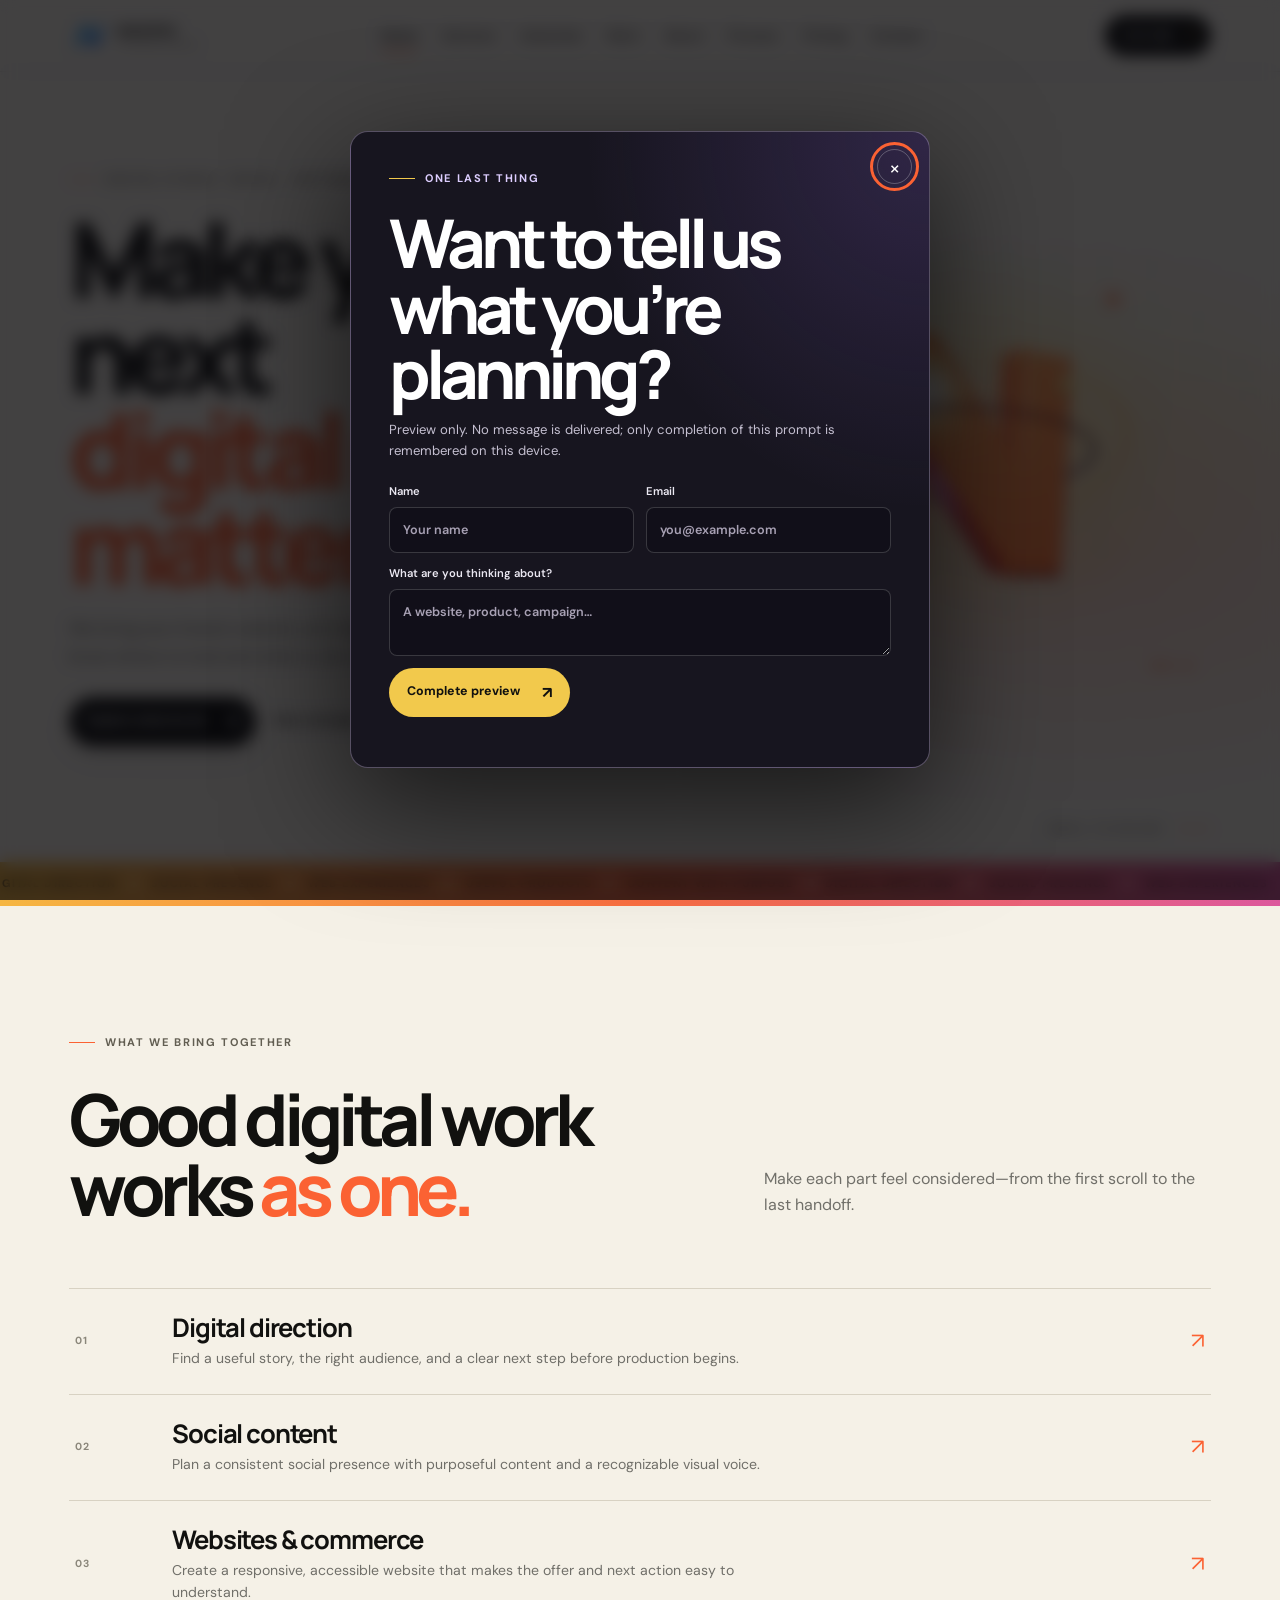
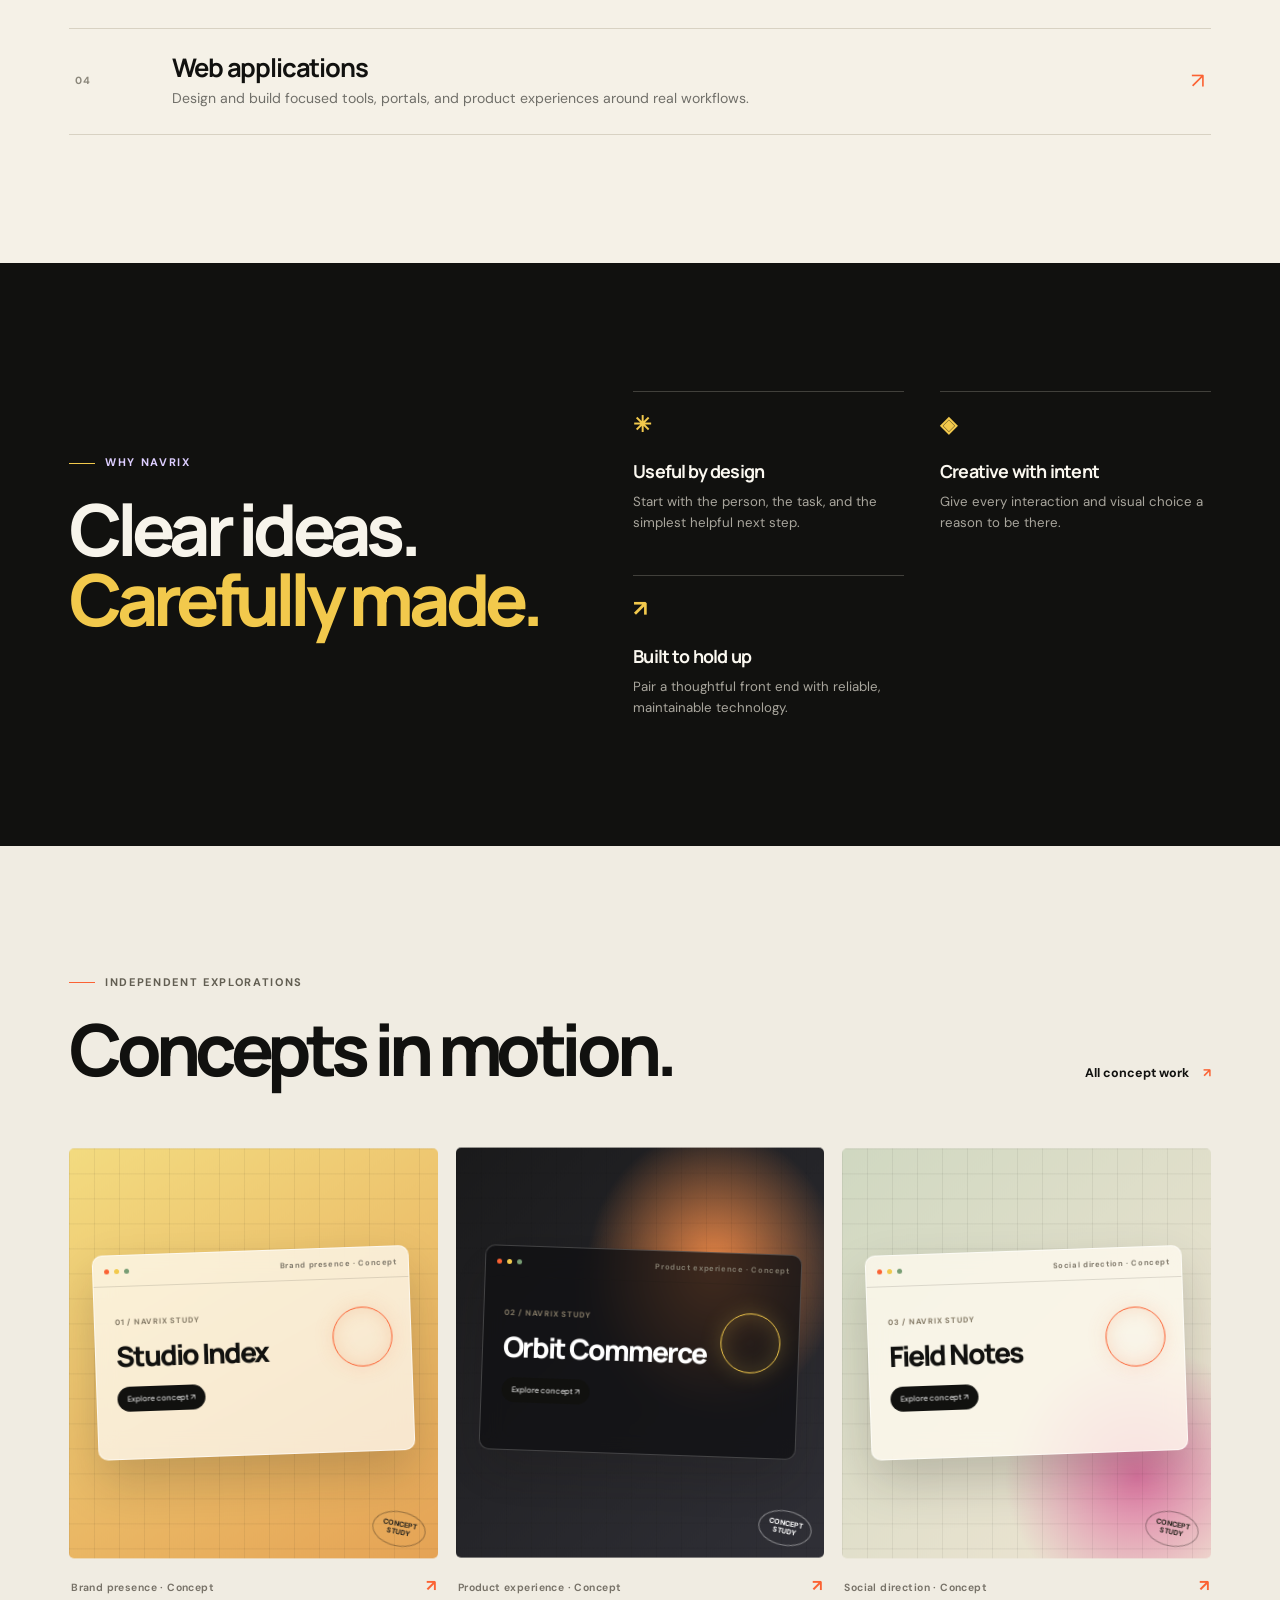
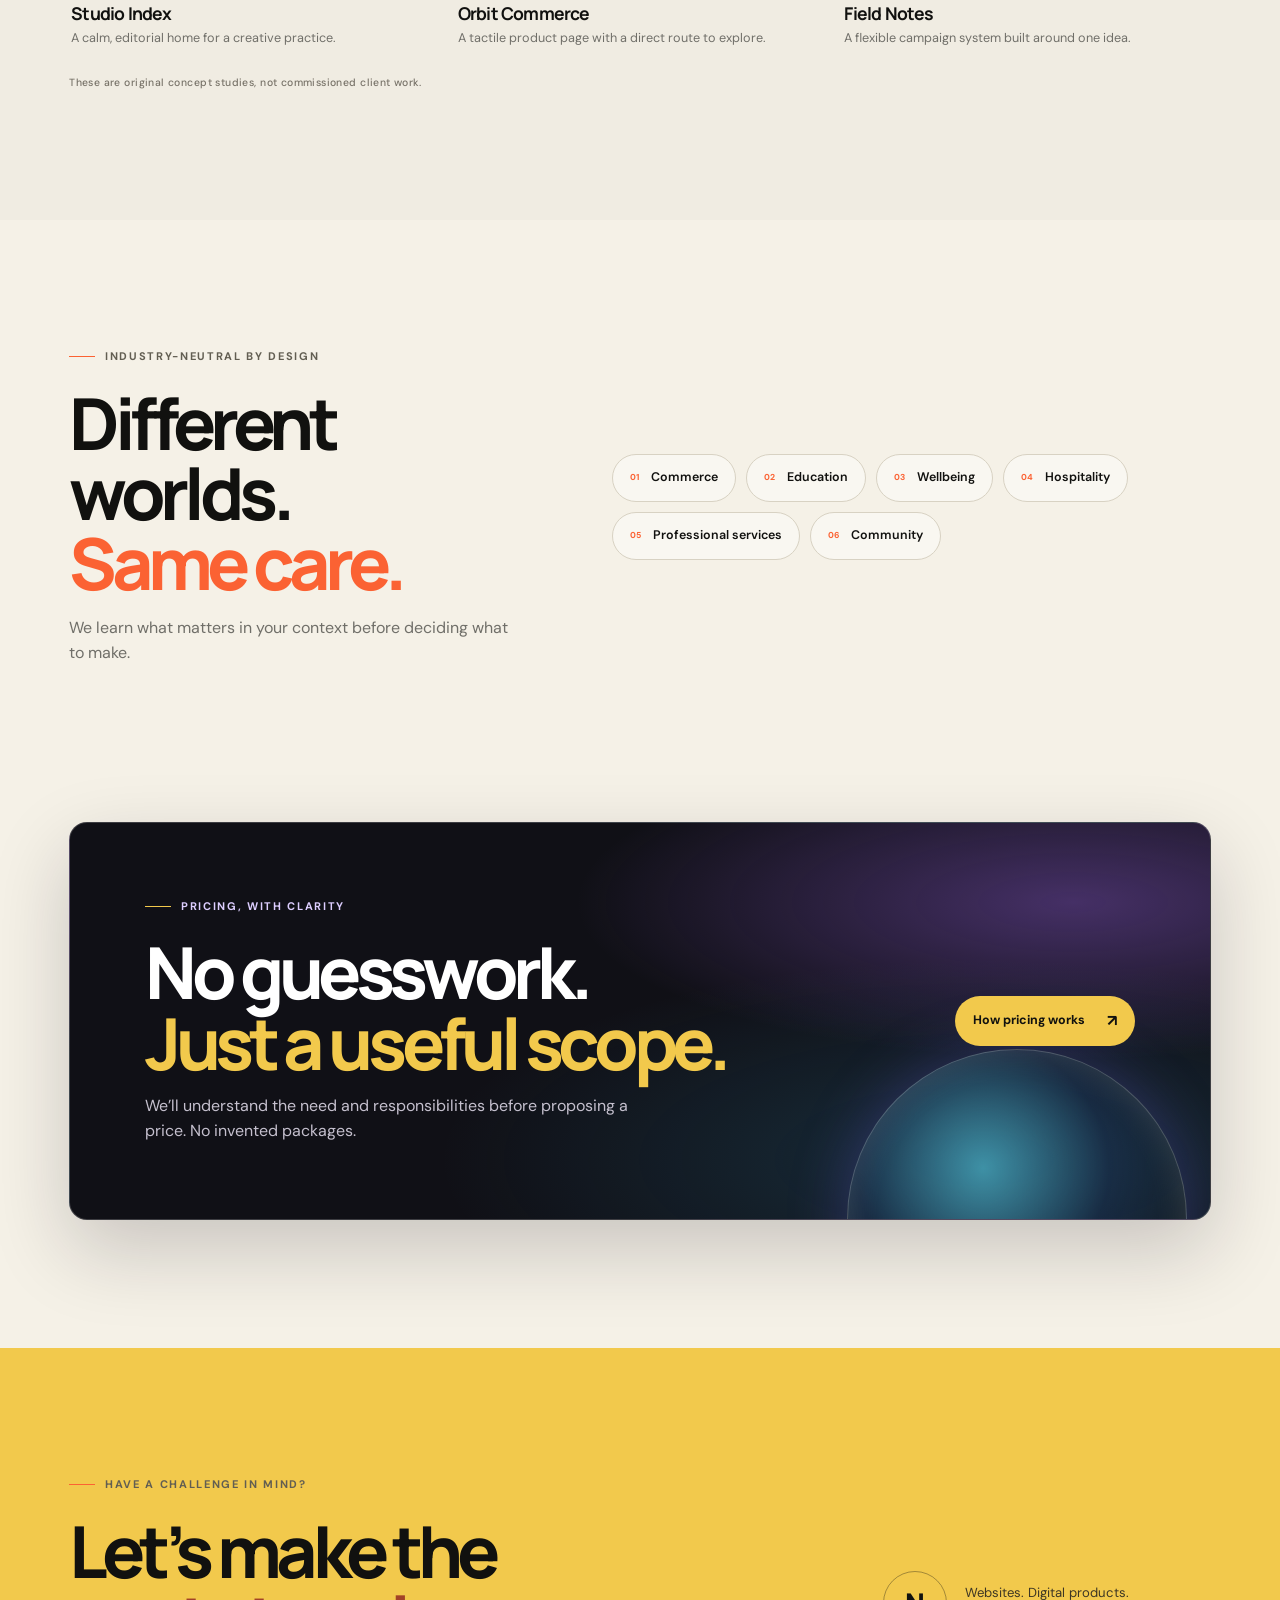
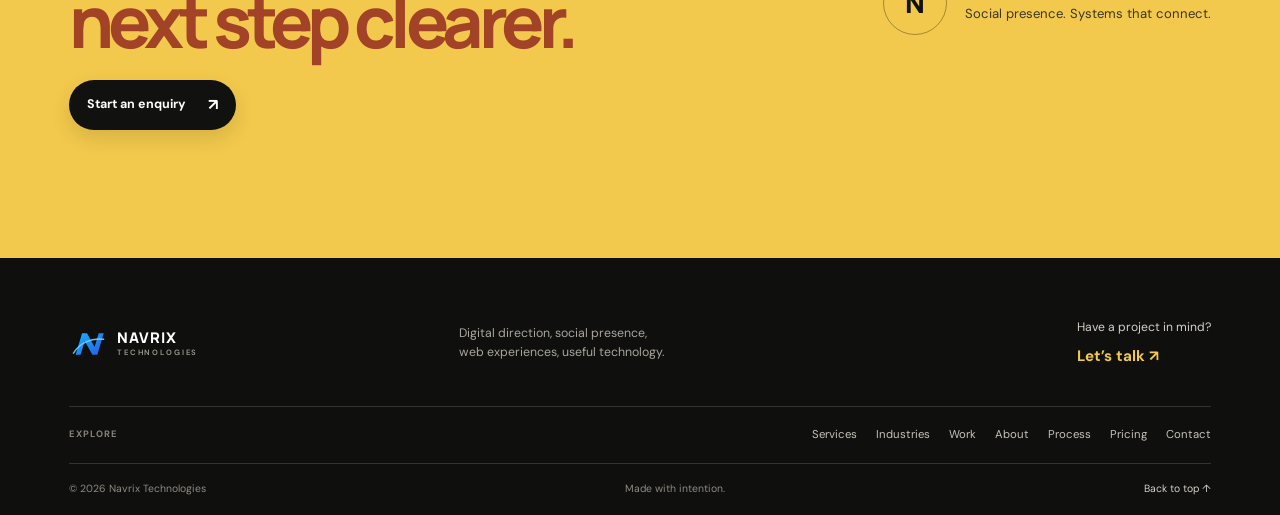
==== commit 3dd789ad: "Improve interactive 3D motion" ====
--- a/index.html
+++ b/index.html
@@ -1,138 +1,3 @@
 <!doctype html>
-<html lang="en">
-<head>
-  <meta charset="utf-8"><meta name="viewport" content="width=device-width, initial-scale=1">
-  <meta name="theme-color" content="#10100e"><meta name="description" content="Navrix Technologies brings digital direction, social content, website development, and software engineering together for useful digital experiences.">
-  <title>Navrix Technologies — Digital products, considered</title>
-  <link rel="icon" href="assets/navrix-mark.svg" type="image/svg+xml"><link rel="stylesheet" href="styles.css">
-</head>
-<body data-page="Home">
-  <a class="skip-link" href="#main">Skip to content</a><div id="site-header"></div>
-  <main id="main">
-    <section class="hero">
-      <div class="shell hero-grid">
-        <div class="hero-copy">
-          <div class="eyebrow">Digital direction · social · software</div>
-          <h1>Digital that<br><span class="gradient-text">moves people.</span></h1>
-          <p>We shape digital experiences from social content and campaigns to websites, products, and the systems behind them—so your business can show up with intent wherever people meet it.</p>
-          <div class="hero-actions"><a class="button primary" href="services.html">Explore capabilities <span class="arrow">→</span></a><a class="button secondary" href="work.html">See concept work <span class="arrow">↗</span></a></div>
-          <div class="hero-proof"><span><i></i>Social content & digital handling</span><span><i></i>Websites, products & systems</span><span><i></i>Strategy through execution</span></div>
-        </div>
-        <div class="hero-visual" role="img" aria-label="Dimensional illustration of connected digital product layers, with the Navrix N mark at its center">
-          <canvas id="three-hero" class="three-canvas" aria-hidden="true"></canvas>
-          <svg class="hero-architecture" viewBox="0 0 660 620" aria-hidden="true" focusable="false">
-            <defs>
-              <linearGradient id="arch-top" x1="0" y1="0" x2="1" y2="1"><stop stop-color="#2b3020"/><stop offset=".52" stop-color="#1d2118"/><stop offset="1" stop-color="#322821"/></linearGradient>
-              <linearGradient id="arch-left" x1="0" y1="0" x2="1" y2="1"><stop stop-color="#20231b"/><stop offset="1" stop-color="#151510"/></linearGradient>
-              <linearGradient id="arch-right" x1="0" y1="0" x2="1" y2="1"><stop stop-color="#2b271f"/><stop offset="1" stop-color="#181814"/></linearGradient>
-              <linearGradient id="arch-edge" x1="0" y1="0" x2="1" y2="0"><stop stop-color="#d8f566"/><stop offset=".55" stop-color="#c7a6ff"/><stop offset="1" stop-color="#ff916e"/></linearGradient>
-              <linearGradient id="mark-blue" x1="0" y1="0" x2="1" y2="1"><stop stop-color="#e7ff9b"/><stop offset="1" stop-color="#ff916e"/></linearGradient>
-              <radialGradient id="arch-halo"><stop stop-color="#d8f566" stop-opacity=".26"/><stop offset="1" stop-color="#d8f566" stop-opacity="0"/></radialGradient>
-              <filter id="arch-shadow" x="-30%" y="-30%" width="160%" height="180%"><feGaussianBlur stdDeviation="19"/></filter>
-            </defs>
-            <ellipse cx="335" cy="502" rx="218" ry="60" fill="#5175ef" opacity=".18" filter="url(#arch-shadow)"/>
-            <ellipse cx="328" cy="310" rx="268" ry="246" fill="url(#arch-halo)"/>
-            <g class="arch-orbit" fill="none" stroke="#aaa98f" stroke-opacity=".18">
-              <path d="M62 320c46-161 178-251 316-236 83 9 150 52 191 116"/>
-              <path d="M91 414c-22-81-2-169 47-234" stroke-dasharray="3 10"/>
-              <path d="M497 430c41-54 60-117 55-179" stroke-dasharray="2 9"/>
-            </g>
-            <g class="arch-object">
-              <path d="M330 352 520 460 330 570 140 460Z" fill="#080b10" stroke="#4a4c37" stroke-width="2"/>
-              <path d="M140 460 330 570v-48L140 414Z" fill="url(#arch-left)" stroke="#3b4030"/>
-              <path d="M330 570 520 460v-48L330 522Z" fill="url(#arch-right)" stroke="#55413b"/>
-              <path d="M140 414 330 523 520 412 330 303Z" fill="url(#arch-top)" stroke="url(#arch-edge)" stroke-opacity=".72" stroke-width="1.5"/>
-              <path d="m185 414 145-84 145 83" fill="none" stroke="#b7bc99" stroke-opacity=".2"/>
-              <path d="M178 434 330 522l153-88" fill="none" stroke="#e4eeab" stroke-opacity=".36"/>
-              <path d="M207 414 330 343l123 71-123 71Z" fill="#1d2118" stroke="#b9c87b" stroke-opacity=".6"/>
-              <path d="M207 414 330 485v37l-152-88v-37Z" fill="#20231b" stroke="#677147" stroke-opacity=".75"/>
-              <path d="M330 485 453 414v37l-123 71Z" fill="#28241f" stroke="#a58bc2" stroke-opacity=".78"/>
-              <path d="M208 414 330 344l123 70-123 71Z" fill="url(#arch-top)" stroke="url(#arch-edge)" stroke-width="1.4"/>
-              <path d="M258 386v-72l72-42 72 42v72l-72 42Z" fill="#181814" stroke="#777d5a" stroke-width="1.5"/>
-              <path d="M258 314 330 355l72-41" fill="none" stroke="#d6dcab" stroke-opacity=".45"/>
-              <path d="M258 314v71l72 42v-72Z" fill="#121e31" stroke="#7c8d57" stroke-opacity=".6"/>
-              <path d="m330 355 72-41v71l-72 42Z" fill="#19182c" stroke="#ab8cd0" stroke-opacity=".65"/>
-              <path d="M258 314 330 272l72 42-72 41Z" fill="#283d69" stroke="url(#arch-edge)" stroke-width="1.4"/>
-              <path d="M19 101V19h24l39 49V19h19v82H78L38 52v49z" fill="url(#mark-blue)" transform="matrix(.55 .32 -.55 .32 330 268)"/>
-              <path d="M258 385v-71m144 71v-71M140 414v46m380-48v48" fill="none" stroke="url(#arch-edge)" stroke-opacity=".72" stroke-width="1.5"/>
-              <path d="M330 270v-44m-75 0h150" stroke="#8aa4e8" stroke-opacity=".68" stroke-dasharray="3 7"/>
-              <circle cx="330" cy="224" r="5" fill="#f0ad77"/>
-              <circle cx="140" cy="413" r="4" fill="#65a0ff"/>
-              <circle cx="520" cy="411" r="4" fill="#b093ff"/>
-              <circle cx="330" cy="570" r="3" fill="#e8a875"/>
-            </g>
-            <g fill="#a9b5cf" font-family="Segoe UI, sans-serif" font-size="10" letter-spacing="2">
-              <text x="70" y="304">EXPERIENCE</text><text x="485" y="266">SYSTEMS</text><text x="270" y="603">ENGINEERING</text>
-            </g>
-          </svg>
-        </div>
-      </div>
-    </section>
-
-    <section class="section compact" aria-label="How we help">
-      <div class="shell home-band"><p>Thoughtful digital work, from</p><span>Early product thinking</span><span>to launch-ready software</span><span>and continued improvement</span></div>
-    </section>
-
-    <section class="story-section" aria-label="A connected digital presence takes shape">
-      <div class="story-pin">
-        <div class="shell story-grid">
-          <div class="story-copy">
-            <div class="eyebrow warm">One idea, connected</div>
-            <div class="story-chapters">
-              <article class="story-chapter"><span class="story-kicker">01 / Social presence</span><h2>Give the story a point of view.</h2><p>Set a clear content direction, build a repeatable rhythm, and make room for the people and moments behind the brand.</p></article>
-              <article class="story-chapter"><span class="story-kicker">02 / Web experience</span><h2>Make the next step obvious.</h2><p>Carry that same intent into the website, with a useful path from first impression to the detail someone needs.</p></article>
-              <article class="story-chapter"><span class="story-kicker">03 / Digital system</span><h2>Make the work hold together.</h2><p>Connect the experience to the tools and workflows that help a team keep it current and useful.</p></article>
-            </div>
-            <div class="story-steps" aria-hidden="true"><span class="is-active">01</span><i></i><span>02</span><i></i><span>03</span></div>
-          </div>
-          <div class="story-stage" aria-label="Illustrative social, website, and workflow concepts">
-            <article class="story-panel story-panel-social" aria-label="Social content direction concept"><div class="story-window-top"><span>CONTENT DIRECTION / 01</span><b>●</b></div><div class="story-social-layout"><div class="story-social-main"><small>A SERIES WITH A POINT OF VIEW</small><strong>Make space<br>for what<br><em>matters.</em></strong><span>CAMPAIGN CONCEPT · FRAME 01</span></div><div class="story-social-side"><div>01<br><b>Notice</b></div><div>02<br><b>Explore</b></div><div>03<br><b>Join in</b></div></div></div></article>
-            <article class="story-panel story-panel-web" aria-label="Website experience concept"><div class="story-window-top"><span>EXPERIENCE / HOME</span><b>↗</b></div><div class="story-web-layout"><div class="story-web-nav"><span>N</span><i>About　 Work　 Services</i></div><div class="story-web-content"><small>A CLEARER WAY FORWARD</small><strong>Find what<br>you need next.</strong><p>A simple, guided route from your question to a useful next step.</p><span class="story-web-button">Explore options <b>→</b></span></div><div class="story-web-index">DISCOVER　/　COMPARE　/　CONTINUE</div></div></article>
-            <article class="story-panel story-panel-system" aria-label="Team workflow concept"><div class="story-window-top"><span>TEAM WORKSPACE / OVERVIEW</span><b>···</b></div><div class="story-system-layout"><div class="story-system-head"><small>MONDAY / PRIORITIES</small><strong>Work in motion</strong></div><div class="story-system-row"><span>01</span><b>Review content direction</b><i>IN REVIEW</i></div><div class="story-system-row"><span>02</span><b>Prepare site updates</b><i>IN PROGRESS</i></div><div class="story-system-row"><span>03</span><b>Share next release</b><i>UP NEXT</i></div><div class="story-system-foot">Clear owners · Visible decisions · Useful handoffs</div></div></article>
-          </div>
-        </div>
-      </div>
-    </section>
-
-    <section class="section tone">
-      <div class="shell">
-        <div class="section-head reveal"><div class="eyebrow">What we bring together</div><h2>One connected team<br>for the whole digital journey.</h2><p>Bring a focused question or a complex brief. We help teams decide what to make, shape how it should work, and build it with the next stage in mind.</p></div>
-        <div class="grid-4">
-          <article class="card reveal"><span class="card-index">01 / FIND DIRECTION</span><h3>Product strategy</h3><p>Turn uncertainty into a shared product direction. Map the opportunity, understand users and constraints, and make an actionable plan.</p><a class="text-link" href="services.html#strategy">Explore strategy <span>→</span></a></article>
-          <article class="card reveal"><span class="card-index">02 / SHAPE THE EXPERIENCE</span><h3>UI/UX design</h3><p>Make interfaces easier to navigate and understand through research, information architecture, prototyping, and thoughtful visual systems.</p><a class="text-link" href="services.html#design">Explore design <span>→</span></a></article>
-          <article class="card reveal"><span class="card-index">03 / BUILD FOR USE</span><h3>Web & software</h3><p>Develop websites, web applications, and business systems that fit existing workflows and can be maintained as needs change.</p><a class="text-link" href="services.html#engineering">Explore engineering <span>→</span></a></article>
-          <article class="card reveal"><span class="card-index">04 / SHOW UP WITH INTENT</span><h3>Social & digital handling</h3><p>Bring content planning, creative direction, publishing rhythms, and the wider digital experience into one joined-up presence.</p><a class="text-link" href="services.html#social">Explore digital handling <span>→</span></a></article>
-        </div>
-      </div>
-    </section>
-
-    <section class="section mesh">
-      <div class="shell split">
-        <div class="copy-wide reveal"><div class="eyebrow warm">Made for different contexts</div><h2>Useful technology<br>starts by listening.</h2><p>We work industry-neutrally, learning the realities of each organization before we recommend a solution. A service portal, a workflow tool, and a public website have different users and constraints; each deserves a response shaped around its purpose.</p><p>We can explore digital opportunities across professional services, education, commerce, healthcare, logistics, and public-interest work—without assuming prior sector claims or a one-size-fits-all playbook.</p><a class="text-link" href="industries.html">See contexts we consider <span>→</span></a></div>
-        <div class="principle-panel reveal"><span class="mini-label">Our starting point</span><h3>People → process → product</h3><p>Understand who needs what. See how work happens today. Then choose the simplest digital response that fits.</p><ul class="list"><li>Clarify the problem before the feature list</li><li>Respect systems and constraints already in place</li><li>Keep quality and ownership in view</li></ul></div>
-      </div>
-    </section>
-
-    <section class="section">
-      <div class="shell">
-        <div class="section-head reveal"><div class="eyebrow">Concept work</div><h2>Explore ideas in context.</h2><p>These interface studies show how we think through common digital challenges. Each is an independent concept, created for illustration—not a client engagement or a report of results.</p></div>
-        <div class="project-grid">
-          <article class="project project-wide reveal"><div class="project-scene"><div class="mock-window"><div class="mock-bar"><i></i><i></i><i></i></div><div class="mock-body"><div class="mock-side"><i></i><i></i><i></i><i></i></div><div class="mock-content"><div class="mock-title"></div><div class="mock-line"></div><div class="mock-tiles"><i></i><i></i><i></i></div><div class="mock-line short"></div></div></div></div></div><div class="project-copy"><span class="concept-label">Independent concept</span><h3>A clearer way to find a service</h3><p>A guided discovery flow concept that helps people compare options, understand key differences, and choose a relevant next step.</p><a class="text-link" href="work.html">Explore all concepts <span>→</span></a></div></article>
-          <article class="project reveal"><div class="project-scene violet"><div class="mock-window"><div class="mock-bar"><i></i><i></i><i></i></div><div class="mock-body"><div class="mock-side"><i></i><i></i><i></i></div><div class="mock-content"><div class="mock-title"></div><div class="mock-tiles"><i></i><i></i><i></i></div><div class="mock-line"></div></div></div></div></div><div class="project-copy"><span class="concept-label">Concept</span><h3>Team operations workspace</h3><p>A shared view concept for coordinating tasks, current status, and handoffs.</p></div></article>
-          <article class="project reveal"><div class="project-scene warm"><div class="mock-window"><div class="mock-bar"><i></i><i></i><i></i></div><div class="mock-body"><div class="mock-side"><i></i><i></i><i></i></div><div class="mock-content"><div class="mock-title"></div><div class="mock-line"></div><div class="mock-line short"></div><div class="mock-tiles"><i></i><i></i><i></i></div></div></div></div></div><div class="project-copy"><span class="concept-label">Concept</span><h3>Learning resource library</h3><p>An editorial content space for browsing and revisiting learning materials.</p></div></article>
-        </div>
-      </div>
-    </section>
-
-    <section class="section tone">
-      <div class="shell split">
-        <div class="copy-wide reveal"><div class="eyebrow">A thoughtful way to deliver</div><h2>Move from a good question to something useful.</h2><p>We work in visible stages: first understand the need, then agree on direction, design and build in increments, and prepare for launch and ongoing ownership. The right scope depends on your context, not a preset package.</p><a class="text-link" href="process.html">Walk through the process <span>→</span></a></div>
-        <div class="process-track reveal"><article class="process-step"><span class="step-num">01</span><h3>Discover</h3><p>Listen to people and understand the current state.</p><small>Context · needs · constraints</small></article><article class="process-step"><span class="step-num">02</span><h3>Define</h3><p>Agree what matters and what belongs in scope.</p><small>Goals · priorities · plan</small></article><article class="process-step"><span class="step-num">03</span><h3>Design & build</h3><p>Explore, test, and implement the experience.</p><small>Prototypes · software · review</small></article><article class="process-step"><span class="step-num">04</span><h3>Launch & care</h3><p>Prepare release and plan the next improvements.</p><small>Quality · handover · support</small></article></div>
-      </div>
-    </section>
-
-    <section class="section"><div class="shell"><div class="cta-band reveal"><div><div class="eyebrow warm">Start with the challenge</div><h2>Have a digital idea that needs a clearer shape?</h2><p>Explore the pricing approach or visit Contact for the current inquiry setup. The preview form is not connected to an inbox.</p></div><div class="hero-actions"><a class="button primary" href="contact.html">Contact setup <span class="arrow">→</span></a><a class="button secondary" href="pricing.html">How pricing works <span class="arrow">↗</span></a></div></div></div></section>
-  </main>
-  <div id="site-footer"></div><script src="assets/vendor/gsap/gsap.min.js"></script><script src="assets/vendor/gsap/ScrollTrigger.min.js"></script><script src="script.js"></script><script type="module" src="three-scene.js"></script>
-</body>
-</html>
+<html lang="en"><head><meta charset="utf-8"><meta name="viewport" content="width=device-width,initial-scale=1"><meta name="theme-color" content="#f5f1e7"><meta name="description" content="Navrix Technologies builds digital experiences, social content, websites, and useful software for ambitious teams."><title>Navrix Technologies — Digital, with direction</title><link rel="icon" href="assets/navrix-mark.svg" type="image/svg+xml"><link rel="stylesheet" href="styles.css"></head>
+<body data-page="home"><a class="skip-link" href="#main">Skip to content</a><div id="site-header"></div><main id="main"></main><div id="site-footer"></div><script src="assets/vendor/gsap/gsap.min.js"></script><script src="assets/vendor/gsap/ScrollTrigger.min.js"></script><script src="script.js"></script><script type="module" src="three-scene.js"></script></body></html>
--- a/styles.css
+++ b/styles.css
@@ -1,180 +1,34 @@
-:root{color-scheme:dark;--bg:#0b0d12;--panel:#11151d;--panel-2:#171d27;--ink:#f5f6fa;--muted:#b3bac8;--dim:#818a9a;--line:#272d39;--blue:#5280ff;--blue-light:#8aa6ff;--violet:#a785ff;--amber:#eead77;--max:1240px;--gutter:clamp(20px,5vw,64px)}
-*{box-sizing:border-box}html{scroll-behavior:smooth;scroll-padding-top:88px;background:var(--bg)}body{margin:0;min-width:320px;background:var(--bg);color:var(--ink);font:16px/1.65 "Segoe UI Variable Text","Segoe UI",sans-serif;-webkit-font-smoothing:antialiased}::selection{color:white;background:#3b60c9}img,svg{max-width:100%}a{color:inherit}button,input,textarea,select{font:inherit}a,button{-webkit-tap-highlight-color:transparent}:focus-visible{outline:3px solid var(--amber);outline-offset:4px}h1,h2,h3,h4,p{margin-top:0}h1,h2,h3,h4{font-family:Bahnschrift,"Segoe UI Variable Display","Segoe UI",sans-serif;letter-spacing:-.035em;line-height:1.08}h1{font-size:clamp(3.5rem,7.4vw,7.7rem);font-weight:680;line-height:.96;margin:0 0 25px}h2{font-size:clamp(2.2rem,4.8vw,4.7rem);font-weight:650;margin-bottom:18px}h3{font-size:1.32rem;font-weight:650;margin-bottom:12px}h4{font-size:.95rem}p{margin-bottom:18px;color:var(--muted)}.shell{width:min(var(--max),calc(100% - var(--gutter)*2));margin-inline:auto}.skip-link{position:fixed;z-index:100;top:10px;left:10px;padding:11px 15px;transform:translateY(-160%);background:var(--ink);color:var(--bg)}.skip-link:focus{transform:translateY(0)}
-/* Compact navigation keeps the mark visually independent. */
-.topbar{position:sticky;top:0;z-index:50;height:78px;border-bottom:1px solid rgba(204,214,235,.12);background:rgba(11,13,18,.9);backdrop-filter:blur(16px)}.navrow{height:100%;display:flex;align-items:center;justify-content:space-between;gap:30px}.brand{width:45px;height:45px;display:grid;place-items:center}.brand img{width:37px;height:37px}.navlinks{display:flex;align-items:center;gap:clamp(14px,2.1vw,28px)}.navlinks a{position:relative;padding:9px 0;color:#b9c0ce;font-size:.85rem;font-weight:600;text-decoration:none;transition:color .2s}.navlinks a::after{position:absolute;right:0;bottom:2px;left:0;height:2px;transform:scaleX(0);transform-origin:left;background:linear-gradient(90deg,var(--blue),var(--violet));content:"";transition:transform .22s}.navlinks a:hover,.navlinks a[aria-current=page]{color:white}.navlinks a:hover::after,.navlinks a[aria-current=page]::after{transform:scaleX(1)}.navlinks .nav-cta{padding:9px 16px;border:1px solid #414a5b;border-radius:6px;color:white}.navlinks .nav-cta::after{display:none}.navlinks .nav-cta:hover,.navlinks .nav-cta[aria-current=page]{border-color:var(--blue);background:#17233e;color:white}.menu-toggle{display:none;padding:9px 14px;border:1px solid #424b5a;border-radius:6px;background:#141923;color:white;font-weight:650;cursor:pointer}
-.eyebrow,.mini-label,.kicker,.concept-label,.card-index,.row-num,.step-num{font-size:.7rem;font-weight:730;letter-spacing:.14em;text-transform:uppercase}.eyebrow{display:flex;align-items:center;gap:10px;margin-bottom:20px;color:var(--blue-light)}.eyebrow::before{width:25px;height:1px;background:linear-gradient(90deg,var(--blue),var(--amber));content:""}.eyebrow.warm{color:var(--amber)}.gradient-text{background:linear-gradient(95deg,#8ca8ff 8%,#b39aff 80%);background-clip:text;color:transparent}.warm-text{color:var(--amber)}.button{display:inline-flex;min-height:49px;align-items:center;justify-content:center;gap:11px;padding:12px 18px;border:1px solid transparent;border-radius:6px;font-size:.9rem;font-weight:660;text-decoration:none;transition:transform .2s,background .2s,border-color .2s,box-shadow .2s}.button:hover{transform:translateY(-2px)}.button .arrow,.text-link span{transition:transform .2s}.button:hover .arrow,.text-link:hover span{transform:translateX(3px)}.button.primary{background:linear-gradient(110deg,#456dff,#695ee2);box-shadow:0 8px 25px rgba(70,98,224,.2);color:#fff}.button.primary:hover{box-shadow:0 10px 32px rgba(70,98,224,.34)}.button.secondary{border-color:#414a59;background:rgba(255,255,255,.025);color:var(--ink)}.button.secondary:hover{border-color:#829aff;background:rgba(77,112,239,.1)}.text-link{display:inline-flex;align-items:center;gap:8px;margin-top:13px;color:var(--blue-light);font-size:.9rem;font-weight:650;text-decoration:none}.section{position:relative;padding:clamp(76px,9vw,126px) 0}.section.compact{padding-block:36px}.section.tone{background:#10141b}.section.mesh{overflow:hidden;background:#0e1118}.section-head{max-width:760px;margin-bottom:48px}.section-head p{max-width:670px;font-size:1.03rem}.section-head.center{text-align:center;margin-inline:auto}.section-head.center .eyebrow{justify-content:center}.mini-label,.kicker{color:var(--dim)}.grid-2,.grid-3,.grid-4{display:grid;gap:0}.grid-2{grid-template-columns:repeat(2,minmax(0,1fr))}.grid-3{grid-template-columns:repeat(3,minmax(0,1fr))}.grid-4{grid-template-columns:repeat(4,minmax(0,1fr))}.split{display:grid;grid-template-columns:1fr 1fr;align-items:center;gap:clamp(40px,8vw,108px)}.copy-wide{max-width:660px}.list{display:grid;gap:11px;margin:20px 0 0;padding:0;list-style:none}.list li{position:relative;padding-left:21px;color:#c6ccd7}.list li::before{position:absolute;left:0;color:var(--amber);content:"↗"}.callout{padding:16px 19px;border-left:2px solid var(--amber);border-radius:0 8px 8px 0;background:rgba(238,173,119,.08);color:#e5d8ce;font-size:.92rem}.cta-band{position:relative;display:flex;align-items:center;justify-content:space-between;gap:30px;overflow:hidden;padding:clamp(28px,5vw,58px);border:1px solid #293243;border-radius:15px;background:linear-gradient(115deg,#141a27,#12151d 60%,#1a1726)}.cta-band::after{position:absolute;right:9%;bottom:-100px;width:190px;height:190px;border:1px solid rgba(131,151,255,.16);border-radius:50%;box-shadow:0 0 0 28px rgba(131,151,255,.025),0 0 0 64px rgba(131,151,255,.018);content:"";pointer-events:none}.cta-band>*{position:relative;z-index:1}.cta-band h2{max-width:750px;font-size:clamp(2rem,3.9vw,3.7rem)}.cta-band p{max-width:610px;margin:0}.breadcrumbs{display:flex;gap:9px;margin-bottom:34px;color:var(--dim);font-size:.82rem}.breadcrumbs a{color:#bec4d0;text-decoration:none}.breadcrumbs a:hover{color:white}.breadcrumbs span{color:var(--amber)}
-/* Home composition: a floating, layered project model with a restrained 3D tilt. */
-.hero{position:relative;overflow:hidden;min-height:min(760px,calc(100svh - 78px));padding:clamp(66px,8vw,112px) 0 70px;background:radial-gradient(ellipse at 81% 40%,rgba(54,75,143,.16),transparent 34%),linear-gradient(115deg,#0b0d12,#0c1017 64%,#10101a)}.hero::before{position:absolute;inset:0;background-image:linear-gradient(rgba(172,189,231,.035) 1px,transparent 1px),linear-gradient(90deg,rgba(172,189,231,.035) 1px,transparent 1px);background-size:68px 68px;mask-image:linear-gradient(90deg,transparent 5%,black 100%);content:"";pointer-events:none}.hero::after{position:absolute;right:0;bottom:0;width:48%;height:1px;background:linear-gradient(90deg,transparent,rgba(111,139,255,.56),transparent);content:""}.hero-grid{position:relative;z-index:1;display:grid;grid-template-columns:minmax(0,1.04fr) minmax(410px,.96fr);align-items:center;gap:clamp(32px,5vw,70px)}.hero-copy{max-width:720px}.hero h1{max-width:780px;font-size:clamp(3.4rem,7.4vw,7.3rem);line-height:.99}.hero-copy>p{max-width:600px;font-size:clamp(1.02rem,1.45vw,1.18rem);line-height:1.75}.hero-actions{display:flex;flex-wrap:wrap;gap:12px;margin-top:28px}.hero-proof{display:flex;flex-wrap:wrap;gap:10px 21px;margin-top:32px;padding-top:18px;border-top:1px solid var(--line);color:#b7becc;font-size:.78rem}.hero-proof span{display:flex;align-items:center;gap:8px}.hero-proof i{width:6px;height:6px;border-radius:50%;background:var(--amber);box-shadow:0 0 12px rgba(238,173,119,.45)}.hero-visual{position:relative;display:flex;min-height:480px;align-items:center;justify-content:center;perspective:1250px;perspective-origin:50% 45%;--tilt-x:0deg;--tilt-y:0deg}.hero-visual::before{position:absolute;inset:11% 4%;background-image:linear-gradient(rgba(164,181,226,.05) 1px,transparent 1px),linear-gradient(90deg,rgba(164,181,226,.05) 1px,transparent 1px);background-size:36px 36px;mask-image:radial-gradient(ellipse,black,transparent 72%);content:""}.work-map{position:relative;z-index:1;width:min(100%,430px);padding:20px 22px 22px;transform:rotateX(calc(3deg + var(--tilt-x))) rotateY(calc(-9deg + var(--tilt-y))) rotateZ(-1deg);transform-style:preserve-3d;border:1px solid rgba(173,194,255,.24);border-radius:15px;background:linear-gradient(145deg,rgba(28,36,52,.96),rgba(15,19,28,.98));box-shadow:0 40px 90px rgba(0,0,0,.5),0 0 60px rgba(75,102,204,.12),inset 0 1px rgba(255,255,255,.1);animation:map-float 9s ease-in-out infinite;transition:transform .35s cubic-bezier(.2,.7,.3,1)}.map-heading{display:flex;align-items:center;justify-content:space-between;padding:0 1px 15px;border-bottom:1px solid rgba(186,201,234,.16);transform:translateZ(34px)}.map-heading img{width:34px;height:34px;filter:drop-shadow(0 0 15px rgba(74,133,255,.42))}.map-heading span{color:#8f9aad;font-size:.65rem;font-weight:720;letter-spacing:.15em}.map-heading b{margin-left:12px;color:var(--blue-light)}.map-node{position:relative;display:grid;grid-template-columns:1fr auto;align-items:center;gap:4px 14px;margin-top:11px;padding:12px 13px;border:1px solid rgba(173,194,255,.12);border-radius:9px;background:linear-gradient(110deg,rgba(255,255,255,.065),rgba(255,255,255,.018));box-shadow:0 12px 25px rgba(0,0,0,.17);transform-style:preserve-3d}.map-node:nth-of-type(2){transform:translateZ(24px) translateX(-7px)}.map-node:nth-of-type(4){transform:translateZ(47px) translateX(7px);border-color:rgba(119,145,255,.23)}.map-node:nth-of-type(6){transform:translateZ(70px) translateX(-3px);border-color:rgba(181,149,255,.2)}.map-node span{grid-column:1/-1;color:var(--blue-light);font-size:.62rem;font-weight:750;letter-spacing:.14em}.map-node strong{font-family:Bahnschrift,"Segoe UI Variable Display","Segoe UI",sans-serif;font-size:1.3rem;line-height:1.08;letter-spacing:-.025em}.map-node small{max-width:130px;text-align:right;color:#a4adbd;font-size:.68rem;line-height:1.4}.map-connector{position:relative;z-index:2;width:21px;height:21px;display:grid;place-items:center;margin:-2px 0 -2px 20px;border:1px solid rgba(238,173,119,.62);border-radius:50%;background:#151a25;color:var(--amber);font-size:.75rem;transform:translateZ(36px)}.home-band{display:grid;grid-template-columns:1.15fr repeat(3,1fr);align-items:center;gap:22px;padding:22px 0;border-block:1px solid var(--line)}.home-band p{margin:0;color:var(--dim);font-size:.72rem;font-weight:700;letter-spacing:.12em;text-transform:uppercase}.home-band span{color:#d2d6df;font-size:.86rem}.card{position:relative;padding:25px 23px;border:1px solid var(--line);border-radius:12px;background:linear-gradient(145deg,#141922,#10141b);transition:transform .25s,border-color .25s,background .25s}.card:hover{transform:translateY(-4px);border-color:#465574;background:linear-gradient(145deg,#1a2230,#131821)}.card-index{display:block;margin-bottom:28px;color:var(--amber)}.card p:last-child{margin-bottom:0}.icon-ring{display:none}
-/* Inner pages keep the shared frame but use varied content compositions. */
-.page-hero{position:relative;overflow:hidden;padding:clamp(54px,7vw,90px) 0 clamp(52px,6vw,78px);border-bottom:1px solid var(--line);background:radial-gradient(ellipse at 90% 10%,rgba(77,92,158,.11),transparent 34%),#10131a}.page-hero::after{position:absolute;right:var(--gutter);top:21%;width:2px;height:clamp(90px,17vw,190px);background:linear-gradient(var(--blue),var(--violet),transparent);content:""}.page-hero .shell{position:relative;z-index:1}.page-hero .breadcrumbs{margin-bottom:33px}.page-hero .eyebrow{margin-bottom:17px}.page-hero h1{max-width:1010px;margin-bottom:20px;font-size:clamp(3.15rem,6.7vw,6.2rem)}.page-hero p{max-width:750px;margin-bottom:0;font-size:clamp(1rem,1.4vw,1.14rem)}.service-layout{display:grid;grid-template-columns:.74fr 1.26fr;align-items:start;gap:62px}.service-intro{position:sticky;top:110px}.service-list{border-top:1px solid var(--line-strong,#3b4352)}.service-row{display:grid;grid-template-columns:55px 1fr;gap:17px;padding:24px 0;border-bottom:1px solid var(--line)}.service-row .row-num{padding-top:4px;color:var(--amber)}.service-row p{max-width:690px;margin-bottom:0}.service-row ul{display:flex;flex-wrap:wrap;gap:6px 13px;margin:13px 0 0;padding:0;list-style:none}.service-row li{color:#b8c0ce;font-size:.75rem}.service-row li::before{color:var(--blue-light);content:"/ "}.industry-card{min-height:225px;padding:22px 19px 25px 0;border-top:1px solid var(--line)}.industry-card .card-index{margin-bottom:39px}.industry-card p{font-size:.91rem}.industries-note{display:grid;grid-template-columns:.82fr 1.18fr;gap:42px;padding:25px 0;border-block:1px solid #343b49}.industries-note p{margin:0 0 15px}.project-grid{display:grid;grid-template-columns:repeat(2,minmax(0,1fr));gap:25px}.project{overflow:hidden;border:1px solid var(--line);border-radius:14px;background:#11151d}.project-wide{grid-column:span 2;display:grid;grid-template-columns:1.08fr .92fr;align-items:stretch}.project-scene{position:relative;display:grid;min-height:280px;place-items:center;overflow:hidden;padding:28px;background:radial-gradient(ellipse at 50% 35%,rgba(65,101,213,.19),transparent 42%),linear-gradient(145deg,#1b2230,#11151d)}.project-scene::before{position:absolute;inset:0;background-image:linear-gradient(rgba(212,220,241,.055) 1px,transparent 1px),linear-gradient(90deg,rgba(212,220,241,.055) 1px,transparent 1px);background-size:31px 31px;mask-image:radial-gradient(ellipse,black,transparent 78%);content:""}.project-scene.violet{background:radial-gradient(ellipse at 50% 35%,rgba(146,103,232,.18),transparent 42%),linear-gradient(145deg,#211d30,#11141c)}.project-scene.warm{background:radial-gradient(ellipse at 50% 35%,rgba(198,119,76,.16),transparent 42%),linear-gradient(145deg,#29201e,#151516)}.project-scene.green{background:radial-gradient(ellipse at 50% 35%,rgba(75,157,138,.15),transparent 42%),linear-gradient(145deg,#172627,#111719)}.mock-window{position:relative;z-index:1;width:min(100%,420px);min-height:205px;display:flex;flex-direction:column;justify-content:center;padding:26px;border:1px solid rgba(168,188,242,.23);border-radius:10px;background:linear-gradient(145deg,rgba(30,38,55,.96),rgba(16,20,29,.98));box-shadow:0 25px 52px rgba(0,0,0,.35),10px 10px 0 rgba(66,101,219,.42);transform:rotate(-2deg) perspective(800px) rotateY(-5deg)}.mock-window>*{display:none!important}.mock-window::before{color:var(--blue-light);content:"PEOPLE  /  TASK  /  NEXT STEP";font-size:.65rem;font-weight:750;letter-spacing:.14em}.mock-window::after{display:block;margin-top:22px;padding-top:16px;border-top:1px solid rgba(180,195,229,.17);color:#f0f2f8;content:"Understand   →   Choose   →   Continue";font-size:clamp(.9rem,1.5vw,1.1rem);font-weight:650}.project:nth-child(2) .mock-window{box-shadow:-9px 9px 0 rgba(213,142,103,.43);transform:rotate(2deg) perspective(800px) rotateY(5deg)}.project:nth-child(2) .mock-window::before{content:"TEAM  /  STATUS  /  HANDOFF"}.project:nth-child(2) .mock-window::after{content:"Notice   →   Coordinate   →   Act"}.project:nth-child(3) .mock-window{box-shadow:9px -8px 0 rgba(89,157,144,.4);transform:rotate(-1deg) perspective(800px) rotateY(-5deg)}.project:nth-child(3) .mock-window::before{content:"LEARNER  /  RESOURCE  /  RETURN"}.project:nth-child(3) .mock-window::after{content:"Browse   →   Understand   →   Revisit"}.project:nth-child(4) .mock-window{box-shadow:-9px 8px 0 rgba(164,128,240,.4);transform:rotate(1deg) perspective(800px) rotateY(4deg)}.project:nth-child(4) .mock-window::before{content:"PROCESS  /  OWNER  /  PROGRESS"}.project:nth-child(4) .mock-window::after{content:"Locate   →   Assign   →   Resolve"}.project-copy{padding:24px 25px 27px}.project-copy h3{margin-top:2px}.project-copy p{font-size:.91rem}.project-wide .project-copy{display:flex;flex-direction:column;justify-content:center;padding:clamp(25px,4vw,45px)}.concept-label{display:inline-flex;align-self:flex-start;align-items:center;gap:8px;margin-bottom:14px;color:#f0bc97}.concept-label::before{width:6px;height:6px;border-radius:50%;background:var(--amber);content:""}.about-values{display:grid;border-top:1px solid var(--line-strong,#3b4352)}.value-row{display:grid;grid-template-columns:100px .75fr 1fr;gap:20px;padding:23px 0;border-bottom:1px solid var(--line)}.value-row .row-num{color:var(--amber)}.value-row h3,.value-row p{margin:0}.principle-panel{position:relative;overflow:hidden;padding:clamp(28px,5vw,50px);border:1px solid #303949;border-radius:14px;background:radial-gradient(ellipse at 90% 0,rgba(100,103,201,.16),transparent 45%),#151a23}.principle-panel .mark-large{width:78px;height:78px;margin-bottom:37px}.principle-panel .mark-large img{filter:drop-shadow(0 0 18px rgba(73,129,255,.45))}.principle-panel p{max-width:480px}.process-track{display:grid;grid-template-columns:repeat(4,1fr);border-top:1px solid #414958}.process-step{position:relative;padding:22px 20px 26px 0;border-bottom:1px solid var(--line)}.process-step .step-num{display:block;margin-bottom:27px;color:var(--blue-light)}.process-step p{font-size:.89rem}.process-step small{color:#949eaf;font-size:.72rem}.process-follow{display:grid;grid-template-columns:repeat(4,1fr);gap:0;border-top:1px solid var(--line)}.process-follow article{padding:20px 18px 0 0}.process-follow p{font-size:.88rem}.faq{border-top:1px solid #414958}.faq details{padding:17px 0;border-bottom:1px solid var(--line)}.faq summary{font-weight:680;cursor:pointer}.faq details p{max-width:730px;margin:12px 0 0}.pricing-steps{display:grid;grid-template-columns:repeat(3,1fr);border-block:1px solid var(--line)}.pricing-step{padding:25px 24px 22px 0}.pricing-step+.pricing-step{padding-left:24px;border-left:1px solid var(--line)}.pricing-step::before{display:block;margin-bottom:20px;color:var(--blue-light);content:"↓";font-size:1.6rem}.contact-grid{display:grid;grid-template-columns:.8fr 1.2fr;align-items:start;gap:clamp(38px,7vw,85px)}.contact-status{padding:17px 0;border-block:1px solid var(--line)}.contact-status h3{font-size:1rem;letter-spacing:0}.status-dot{display:inline-block;width:8px;height:8px;margin-right:8px;border-radius:50%;background:var(--amber);box-shadow:0 0 10px rgba(238,173,119,.35)}.form-panel{padding:26px;border:1px solid #303949;border-radius:13px;background:linear-gradient(145deg,#151a23,#11151d)}.form{display:grid;grid-template-columns:1fr 1fr;gap:15px}.form label{display:grid;gap:7px;color:#e2e5ec;font-size:.83rem;font-weight:650}.form label.full,.form-foot,.form-status{grid-column:1/-1}.form input,.form textarea,.form select{width:100%;padding:12px 13px;border:1px solid #3a4352;border-radius:5px;background:#0d1118;color:var(--ink)}.form input::placeholder,.form textarea::placeholder{color:#858f9f}.form input:focus,.form textarea:focus,.form select:focus{border-color:var(--blue-light);outline:2px solid rgba(138,166,255,.22)}.form textarea{min-height:138px;resize:vertical}.form-foot{display:flex;flex-wrap:wrap;align-items:center;gap:13px}.form-foot small{max-width:285px;color:var(--dim);font-size:.75rem}.form-status{min-height:23px;color:var(--amber);font-size:.85rem}.footer{padding:58px 0 22px;border-top:1px solid var(--line);background:#080a0e}.footer-grid{display:grid;grid-template-columns:1.3fr .8fr .8fr;gap:45px}.footer .brand{margin-bottom:13px}.footer p{max-width:400px;color:#a7adba;font-size:.9rem}.footer h4{color:#f0f2f7}.footer-links{display:grid;gap:8px}.footer-links a{width:fit-content;color:#b7becb;font-size:.86rem;text-decoration:none}.footer-links a:hover{color:var(--blue-light)}.footer-bottom{display:flex;justify-content:space-between;gap:20px;margin-top:41px;padding-top:18px;border-top:1px solid #262a33;color:#8c94a2;font-size:.76rem}.footer-bottom p{margin:0;color:inherit;font-size:inherit}
-/* Scroll reveals and restrained, interactive depth. */
-.reveal{opacity:1;transform:none}.js-ready .reveal{opacity:0;transform:translateY(28px) scale(.985);filter:blur(3px);transition:opacity .72s cubic-bezier(.2,.7,.2,1),transform .72s cubic-bezier(.2,.7,.2,1),filter .72s ease}.js-ready .reveal.is-visible{opacity:1;transform:translateY(0) scale(1);filter:blur(0)}.grid-3>.reveal:nth-child(2),.process-track>.reveal:nth-child(2),.process-follow>.reveal:nth-child(2){transition-delay:.08s}.grid-3>.reveal:nth-child(3),.process-track>.reveal:nth-child(3),.process-follow>.reveal:nth-child(3){transition-delay:.15s}.grid-3>.reveal:nth-child(4),.process-track>.reveal:nth-child(4),.process-follow>.reveal:nth-child(4){transition-delay:.22s}@keyframes map-float{0%,100%{translate:0 0}50%{translate:0 -8px}}
-@media(max-width:1000px){.navlinks{gap:14px}.navlinks a{font-size:.78rem}.hero-grid{grid-template-columns:minmax(0,1fr) minmax(350px,.9fr);gap:25px}.hero-visual{min-height:420px}.work-map{padding:17px}.service-layout{gap:36px}.grid-4{grid-template-columns:repeat(2,1fr)}.process-track{grid-template-columns:repeat(3,1fr)}}
-@media(max-width:760px){:root{--gutter:22px}html{scroll-padding-top:74px}.topbar{height:68px}.menu-toggle{display:inline-flex}.navlinks{position:absolute;top:67px;right:0;left:0;display:none;align-items:stretch;gap:0;padding:10px var(--gutter) 20px;border-bottom:1px solid #303949;background:rgba(11,13,18,.98);box-shadow:0 25px 35px rgba(0,0,0,.4)}.navlinks.open{display:flex;flex-direction:column}.navlinks a{padding:13px 4px;border-bottom:1px solid rgba(255,255,255,.07);font-size:.94rem}.navlinks .nav-cta{align-self:flex-start;margin-top:12px;padding:9px 15px;border:1px solid #414a59}.hero{min-height:0;padding:61px 0 66px}.hero-grid{grid-template-columns:1fr;gap:15px}.hero h1{font-size:clamp(3.6rem,12vw,6rem)}.hero-visual{width:min(100%,560px);min-height:440px;margin:0 auto}.work-map{width:min(100%,440px)}.home-band{grid-template-columns:1fr 1fr;gap:15px 19px}.home-band p{grid-column:1/-1}.split,.service-layout,.contact-grid{grid-template-columns:1fr;gap:31px}.service-intro{position:static}.grid-3{grid-template-columns:repeat(2,1fr)}.project-wide{grid-template-columns:1fr}.project-wide .project-copy{padding:25px}.industries-note{grid-template-columns:1fr;gap:13px}.value-row{grid-template-columns:75px 1fr;gap:11px 16px}.value-row p{grid-column:2}.cta-band{align-items:flex-start;flex-direction:column}.process-track{grid-template-columns:repeat(2,1fr)}.process-follow{grid-template-columns:repeat(2,1fr)}}
-@media(max-width:540px){:root{--gutter:19px}h2{font-size:clamp(2rem,9vw,3rem)}.hero{padding-top:52px}.hero h1{font-size:clamp(3.2rem,13vw,4.8rem)}.hero-copy>p{font-size:1rem}.hero-actions{align-items:stretch;flex-direction:column}.hero-actions .button{width:100%}.hero-proof{gap:9px 14px;font-size:.74rem}.hero-visual{min-height:408px}.work-map{padding:15px 14px}.map-node{padding:10px}.map-node strong{font-size:1.16rem}.map-node small{font-size:.63rem}.home-band{grid-template-columns:1fr 1fr}.section{padding-block:70px}.section.compact{padding-block:25px}.section-head{margin-bottom:32px}.grid-2,.grid-3,.grid-4{grid-template-columns:1fr}.card{padding:21px 18px}.industry-card{min-height:0;padding:20px 0}.industry-card .card-index{margin-bottom:22px}.page-hero{padding:40px 0 44px}.page-hero h1{font-size:clamp(3rem,12vw,4.6rem)}.page-hero .breadcrumbs{margin-bottom:28px}.page-hero::after{top:40px;width:2px;height:85px}.project-grid{grid-template-columns:1fr}.project-wide{grid-column:auto}.project-scene{min-height:228px;padding:19px}.mock-window{min-height:173px;padding:19px}.project-copy{padding:21px}.project-wide .project-copy{padding:22px}.process-track{grid-template-columns:1fr}.process-step{padding:18px 0;border-bottom:1px solid var(--line)}.process-step .step-num{margin-bottom:12px}.process-step p{margin-bottom:8px}.process-follow,.pricing-steps{grid-template-columns:1fr}.process-follow article{padding:17px 0;border-bottom:1px solid var(--line)}.pricing-step,.pricing-step+.pricing-step{padding:20px 0;border:0;border-bottom:1px solid var(--line)}.pricing-step::before{margin-bottom:10px}.form{grid-template-columns:1fr}.form label.full,.form-foot,.form-status{grid-column:auto}.form-panel{padding:19px}.footer-grid{grid-template-columns:1fr 1fr;gap:24px 14px}.footer-grid>div:first-child{grid-column:1/-1}.footer-bottom{flex-direction:column;gap:6px}}
-@media(prefers-reduced-motion:reduce){*,*::before,*::after{scroll-behavior:auto!important;animation-duration:.01ms!important;animation-iteration-count:1!important;transition-duration:.01ms!important}.js-ready .reveal{opacity:1;transform:none;filter:none}}
-.hero-architecture{position:relative;z-index:2;width:min(112%,620px);height:auto;overflow:visible;transform:perspective(1250px) rotateX(calc(var(--tilt-x,0deg) + 2deg)) rotateY(calc(var(--tilt-y,0deg) - 7deg));transform-style:preserve-3d;filter:drop-shadow(0 35px 46px rgba(0,0,0,.38));transition:transform .35s cubic-bezier(.2,.7,.25,1);animation:architecture-hover 8s ease-in-out infinite}.hero-architecture .arch-orbit{stroke-dasharray:4 10;animation:architecture-lines 28s linear infinite}.hero-architecture .arch-object{transform-box:fill-box;transform-origin:center;animation:architecture-breathe 7s ease-in-out infinite}.hero-architecture circle{filter:drop-shadow(0 0 7px currentColor)}@keyframes architecture-hover{0%,100%{translate:0 0}50%{translate:0 -7px}}@keyframes architecture-lines{to{stroke-dashoffset:-180}}@keyframes architecture-breathe{0%,100%{translate:0 0}50%{translate:0 -2px}}
-@media(max-width:760px){.hero-architecture{width:min(108%,600px)}}
-@media(prefers-reduced-motion:reduce){.hero-architecture,.hero-architecture .arch-orbit,.hero-architecture .arch-object{animation:none!important}}
-.three-canvas{position:absolute;inset:0;z-index:3;display:none;width:100%;height:100%;pointer-events:none}
-.has-three-scene .three-canvas{display:block}
-.has-three-scene .hero-architecture{display:none}
-
-/* Navrix motion direction: warm graphite, acid citrus, persimmon and lilac. */
-:root{color-scheme:dark;--bg:#10100e;--panel:#171714;--panel-2:#201f1a;--ink:#f7f3e9;--muted:#c2bdb1;--dim:#908b80;--line:#34332d;--blue:#d8f566;--blue-light:#e7ffa0;--violet:#c7a6ff;--amber:#ff916e}
-html,body{background:var(--bg)}
-body{font-family:Inter,"Segoe UI Variable Text","Segoe UI",sans-serif;letter-spacing:-.01em}
-h1,h2,h3,h4{font-family:Inter,"Segoe UI Variable Display","Segoe UI",sans-serif;font-weight:760;letter-spacing:-.065em;text-wrap:balance}
-h1{font-size:clamp(3.65rem,8.1vw,8.7rem);line-height:.9}
-h2{font-size:clamp(2.4rem,5.3vw,5.2rem);line-height:.94}
-.topbar{border-color:rgba(246,242,230,.12);background:rgba(16,16,14,.88)}
-.navlinks a::after{background:var(--blue)}
-.navlinks .nav-cta,.navlinks .nav-cta:hover,.navlinks .nav-cta[aria-current=page]{border-color:var(--blue);background:var(--blue);color:#15150f}
-.menu-toggle{border-color:#58564b;background:#1b1a16}
-.gradient-text{background-image:linear-gradient(102deg,#e7ff8f 2%,#d6f566 42%,#ff956f 93%);background-clip:text;color:transparent}
-.eyebrow{color:#e4fb96}.eyebrow.warm{color:#ffad8b}.eyebrow::before{background:linear-gradient(90deg,#d8f566,#ff916e)}
-.button.primary{background:linear-gradient(108deg,#ddf876,#c4ee53 62%,#ffad80);box-shadow:0 8px 26px rgba(199,224,93,.16);color:#17170f}
-.button.primary:hover{box-shadow:0 12px 36px rgba(211,236,105,.27)}
-.button.secondary:hover{border-color:#e7f69e;background:rgba(216,245,102,.08)}
-.text-link{color:#e4f794}
-.hero{background:radial-gradient(ellipse at 78% 44%,rgba(199,166,255,.11),transparent 32%),radial-gradient(ellipse at 64% 14%,rgba(216,245,102,.07),transparent 31%),linear-gradient(112deg,#10100e,#151511 62%,#171411)}
-.hero::before{background-image:radial-gradient(rgba(234,232,215,.19) .7px,transparent .9px);background-size:23px 23px;mask-image:radial-gradient(ellipse at 72% 42%,#000 0,transparent 64%)}
-.hero::after{background:linear-gradient(90deg,transparent,rgba(216,245,102,.72),rgba(255,145,110,.4),transparent)}
-.hero-visual::before{background-image:radial-gradient(rgba(234,232,215,.16) .7px,transparent .9px);background-size:20px 20px;mask-image:radial-gradient(ellipse,#000,transparent 69%)}
-.work-map{border-color:rgba(231,255,160,.22);background:linear-gradient(145deg,rgba(35,36,27,.94),rgba(21,21,17,.98));box-shadow:0 40px 90px rgba(0,0,0,.5),0 0 58px rgba(213,238,101,.08),inset 0 1px rgba(255,255,255,.12)}
-.map-node{border-color:rgba(231,255,160,.13);background:linear-gradient(110deg,rgba(231,255,160,.075),rgba(255,255,255,.018))}
-.section.tone{background:#171714}.section.mesh{background:#141411}
-.section:nth-of-type(odd):not(.hero):not(.page-hero){background-color:#12120f}
-.page-hero{padding-right:clamp(150px,22vw,320px);background:radial-gradient(ellipse at 86% 60%,rgba(199,166,255,.11),transparent 29%),radial-gradient(ellipse at 71% 17%,rgba(216,245,102,.075),transparent 28%),#12120f}
-.page-hero::after{right:0;top:auto;bottom:0;width:50%;height:1px;background:linear-gradient(90deg,transparent,rgba(216,245,102,.55),rgba(255,145,110,.48),transparent)}
-.page-hero .shell{z-index:2}.page-hero h1{max-width:930px;font-size:clamp(3.55rem,7.5vw,7.3rem)}.page-intro{max-width:720px}
-.hero h1{max-width:680px;font-size:clamp(3.65rem,6.3vw,6.6rem);line-height:.93}
-.page-hero h1{font-size:clamp(3.55rem,6.5vw,6.4rem)}
-.page-three{position:absolute;inset:0;z-index:1;width:100%;height:100%;opacity:.88;pointer-events:none}
-.page-three{mask-image:linear-gradient(90deg,transparent 18%,rgba(0,0,0,.55) 48%,#000 72%)}
-.section-head{max-width:840px}.section-head p{max-width:730px}
-.card,.project,.form-panel{border-color:#37362e;border-radius:12px;background:linear-gradient(145deg,rgba(255,255,255,.035),rgba(255,255,255,.012))}
-.card{transition:background .35s,border-color .35s,transform .45s cubic-bezier(.2,.8,.2,1),box-shadow .4s}
-.card:hover{transform:translateY(-7px);border-color:rgba(216,245,102,.38);background:linear-gradient(145deg,rgba(216,245,102,.055),rgba(255,255,255,.012));box-shadow:0 20px 48px rgba(0,0,0,.2)}
-.service-row{border-color:#36352e}.row-num,.card-index{color:#e3f598}.service-row h3{transition:color .25s}.service-row:hover h3{color:#e4fb96}
-.industry-card{transition:padding .4s,color .3s,border-color .3s}.industry-card:hover{padding-left:14px;color:#f4efdf;border-color:#d8f566}.industry-card .card-index{color:#ffad8b}
-.project-grid{perspective:1200px}.project{overflow:hidden;transition:border-color .35s,transform .55s cubic-bezier(.2,.75,.2,1),box-shadow .4s}.project:hover{transform:translateY(-6px);border-color:rgba(231,255,160,.38);box-shadow:0 26px 60px rgba(0,0,0,.28)}
-.project-scene{position:relative;overflow:hidden;isolation:isolate;background:radial-gradient(ellipse at 70% 35%,rgba(255,145,110,.24),transparent 36%),radial-gradient(ellipse at 25% 78%,rgba(216,245,102,.16),transparent 37%),linear-gradient(135deg,#332722,#1c211a 62%,#28221f);transform-style:preserve-3d}
-.project-scene::before{position:absolute;inset:0;z-index:-1;background:radial-gradient(rgba(246,242,230,.22) .7px,transparent 1px);background-size:18px 18px;opacity:.3;content:"";mask-image:linear-gradient(135deg,#000,transparent 70%)}
-.project-scene.violet{background:radial-gradient(ellipse at 72% 28%,rgba(199,166,255,.35),transparent 42%),linear-gradient(135deg,#211a2b,#181916)}
-.project-scene.warm{background:radial-gradient(ellipse at 74% 32%,rgba(255,145,110,.3),transparent 42%),linear-gradient(135deg,#33241d,#1c1a16)}
-.project-scene.green{background:radial-gradient(ellipse at 72% 32%,rgba(216,245,102,.22),transparent 42%),linear-gradient(135deg,#20291b,#181916)}
-.mock-window{border-color:rgba(247,243,233,.18);background:rgba(18,18,15,.78);box-shadow:0 24px 60px rgba(0,0,0,.32);transform:perspective(950px) rotateX(3deg) rotateY(-5deg) translateZ(18px);transition:transform .65s cubic-bezier(.2,.8,.2,1),box-shadow .5s}
-.project:hover .mock-window{transform:perspective(950px) rotateX(0) rotateY(0) translateY(-5px) translateZ(38px);box-shadow:0 34px 75px rgba(0,0,0,.48)}
-.mock-side i,.mock-tiles i{background:linear-gradient(135deg,rgba(216,245,102,.45),rgba(255,145,110,.22))}
-.concept-label{color:#e7f7a6}.project-copy{background:#171714}
-.process-step{position:relative}.process-step::after{background:#d8f566}.process-step.is-active .step-num{color:#ffad8b;transform:translateY(-3px)}.step-num{transition:transform .3s,color .3s}
-.cta-band{border-color:rgba(216,245,102,.2);background:radial-gradient(ellipse at 88% 60%,rgba(255,145,110,.12),transparent 34%),linear-gradient(115deg,#1c2015,#191915 57%,#201816)}
-.cta-band::after{border-color:rgba(216,245,102,.24);box-shadow:0 0 0 28px rgba(216,245,102,.035),0 0 0 64px rgba(255,145,110,.035)}
-.callout{border-left-color:#ff916e;background:rgba(255,145,110,.075);color:#f0ded3}
-.footer{border-color:#37362e;background:#0e0e0c}.footer a:hover{color:#e4fb96}
-.footer-bottom{border-color:#36352e}
-.top-progress{position:fixed;top:0;left:0;z-index:100;width:100%;height:3px;transform:scaleX(0);transform-origin:left;background:linear-gradient(90deg,#d8f566,#ff916e,#c7a6ff);pointer-events:none}
-.page-transition{position:fixed;inset:0;z-index:120;display:flex;align-items:center;justify-content:center;background:#d8f566;color:#15150f;clip-path:inset(100% 0 0);pointer-events:none}
-.page-transition img{width:clamp(42px,6vw,78px);filter:brightness(.15);opacity:.9}
-.ticker{overflow:hidden;padding:15px 0;border-bottom:1px solid var(--line);border-top:1px solid var(--line);background:#191916}
-.ticker-track{display:flex;width:max-content;align-items:center;gap:34px;animation:ticker-slide 32s linear infinite}
-.ticker-item{display:flex;align-items:center;gap:32px;color:#d1cec1;font-size:.72rem;font-weight:720;letter-spacing:.15em;text-transform:uppercase;white-space:nowrap}
-.ticker-item::after{color:#d8f566;font-size:1rem;content:"✳"}
-@keyframes ticker-slide{to{transform:translateX(-50%)}}
-.scroll-cue{display:flex;align-items:center;gap:12px;color:var(--dim);font-size:.7rem;letter-spacing:.13em;text-transform:uppercase}
-.scroll-cue::before{width:38px;height:1px;background:#d8f566;content:""}
-.service-layout .service-list{position:relative}.service-layout .service-list::before{position:absolute;top:0;bottom:0;left:19px;width:1px;transform:scaleY(var(--story-progress,0));transform-origin:top;background:linear-gradient(#d8f566,#ff916e,#c7a6ff);content:""}
-.service-row .row-num{position:relative;z-index:1;background:#10100e}
-.page-hero .breadcrumbs,.page-hero .eyebrow,.page-hero h1,.page-hero .page-intro{position:relative;z-index:2}
-.reveal{will-change:transform,opacity}
-.motion-art{transform-style:preserve-3d;will-change:transform}
-.navlinks a:focus-visible,.button:focus-visible,.menu-toggle:focus-visible{outline-color:#e6ff89}
-::selection{background:#d8f566;color:#15150f}
-@media(max-width:900px){.page-hero{padding-right:clamp(115px,20vw,200px)}.hero-grid{grid-template-columns:minmax(0,1fr) minmax(300px,.84fr)}.hero-visual{min-height:420px}}
-@media(max-width:760px){.page-hero{padding-right:0}.page-three{opacity:.32;mask-image:linear-gradient(180deg,transparent 0%,#000 42%,#000 100%)}.page-hero .shell{padding-right:clamp(0px,10vw,70px)}.hero-grid{grid-template-columns:1fr}.hero-visual{min-height:400px}.hero-visual::before{inset:0 5%}}
-@media(max-width:540px){h1{font-size:clamp(3.2rem,14vw,4.9rem)}.page-hero h1{font-size:clamp(3.15rem,13vw,5rem)}.ticker{padding:12px 0}.ticker-track{gap:23px}.ticker-item{gap:23px;font-size:.66rem}.hero-visual{min-height:370px}.work-map{transform:rotateX(2deg) rotateY(-3deg)}.project-scene{transform:none!important}.mock-window{transform:perspective(950px) rotateX(2deg) rotateY(-3deg) translateZ(12px)}}
-
-body[data-page="contact"] .page-hero h1{max-width:800px;font-size:clamp(3.55rem,5.6vw,5.55rem);line-height:.96}
-body[data-page="contact"] .contact-grid>div:first-child h2{max-width:560px;font-size:clamp(2.15rem,3.35vw,3.65rem);line-height:1.02}
-@media(max-width:540px){body[data-page="contact"] .page-hero h1{font-size:clamp(3rem,11.5vw,4.4rem)}}
-@media(prefers-reduced-motion:reduce){.ticker-track{animation:none}.reveal{will-change:auto}.top-progress{display:none}.page-transition{display:none}}
-.social-scene{background:radial-gradient(ellipse at 68% 27%,rgba(199,166,255,.34),transparent 42%),linear-gradient(135deg,#292132,#191815)}
-.campaign-scene{background:radial-gradient(ellipse at 76% 28%,rgba(255,145,110,.3),transparent 40%),radial-gradient(ellipse at 20% 90%,rgba(216,245,102,.18),transparent 37%),linear-gradient(135deg,#35231d,#1b1a15)}
-.social-art,.campaign-art{position:relative;z-index:1;display:flex;min-height:230px;flex-direction:column;justify-content:center;gap:13px;transform:translateZ(34px)}
-.social-meta{color:#f0f0db;font-size:.58rem;font-weight:740;letter-spacing:.18em}
-.social-poster{position:relative;display:flex;min-height:162px;flex-direction:column;justify-content:center;overflow:hidden;padding:19px 22px;border:1px solid rgba(247,243,233,.22);border-radius:12px;background:linear-gradient(140deg,#d8f566,#b2d959 48%,#ef9068);box-shadow:0 20px 45px rgba(0,0,0,.32);color:#17170f;transform:perspective(850px) rotateY(-7deg) rotateX(4deg);transition:transform .55s cubic-bezier(.2,.8,.2,1)}
-.project:hover .social-poster{transform:perspective(850px) rotateY(0) rotateX(0) translateY(-3px)}
-.social-poster small{font-size:.54rem;font-weight:780;letter-spacing:.18em}.social-poster strong{font-size:clamp(1.7rem,3vw,2.4rem);font-weight:820;letter-spacing:-.07em;line-height:.86}.social-poster i{position:absolute;top:19px;right:23px;width:53px;height:53px;border:1px solid rgba(20,20,13,.5);border-radius:50%;box-shadow:0 0 0 9px rgba(20,20,13,.07),0 0 0 18px rgba(20,20,13,.045)}
-.social-poster span{position:absolute;right:17px;bottom:13px;font-size:.53rem;font-weight:780;letter-spacing:.1em}
-.social-pill{align-self:flex-start;padding:6px 10px;border:1px solid rgba(247,243,233,.24);border-radius:999px;background:rgba(16,16,14,.44);color:#f6f1e8;font-size:.61rem;letter-spacing:.04em}
-.campaign-collage{display:grid;grid-template-columns:1.1fr .9fr;grid-template-rows:92px 70px;gap:8px;transform:perspective(850px) rotateY(-5deg) rotateX(3deg);transition:transform .55s cubic-bezier(.2,.8,.2,1)}
-.project:hover .campaign-collage{transform:perspective(850px) rotateY(0) rotateX(0) translateY(-3px)}
-.campaign-tile{position:relative;display:flex;flex-direction:column;justify-content:space-between;overflow:hidden;padding:11px;border:1px solid rgba(247,243,233,.2);border-radius:9px;background:#e0ec9d;color:#17170f}
-.campaign-tile small{font-size:.48rem;font-weight:780;letter-spacing:.15em}.campaign-tile strong{font-size:1.18rem;letter-spacing:-.06em;line-height:.9}.campaign-tile-one{grid-row:span 2;background:linear-gradient(145deg,#e0ed9e,#b4ce72)}
-.campaign-tile-two{background:linear-gradient(135deg,#f39973,#c9755a);color:#21160f}.campaign-tile-two b{font-size:1.03rem;letter-spacing:-.04em;line-height:.88}
-.campaign-tile-three{flex-direction:row;align-items:center;background:linear-gradient(135deg,#cdb4ef,#9b83c9)}.campaign-tile-three i{font-size:1.8rem;font-style:normal}
-.grid-4{grid-template-columns:repeat(4,minmax(0,1fr))}
-.card,.project,.principle-panel,.form-panel,.cta-band{transform-style:preserve-3d}
-.card:hover{transform:perspective(1100px) rotateX(var(--tilt-x,0deg)) rotateY(var(--tilt-y,0deg)) translateY(-7px)}
-.project:hover{transform:perspective(1200px) rotateX(var(--tilt-x,0deg)) rotateY(var(--tilt-y,0deg)) translateY(-6px)}
-.principle-panel:hover,.form-panel:hover{transform:perspective(1100px) rotateX(var(--tilt-x,0deg)) rotateY(var(--tilt-y,0deg)) translateY(-3px)}
-.project-scene,.social-poster,.campaign-collage{transform-style:preserve-3d}
-.principle-panel,.form-panel{border:1px solid #37362e;background:radial-gradient(ellipse at 84% 4%,rgba(255,145,110,.09),transparent 41%),linear-gradient(140deg,#1c1b16,#151511);box-shadow:0 22px 58px rgba(0,0,0,.16)}
-.page-transition img{filter:brightness(.1)}
-@media(max-width:1000px){.grid-4{grid-template-columns:repeat(2,minmax(0,1fr))}}
-@media(max-width:540px){.grid-4{grid-template-columns:1fr}.social-art,.campaign-art{min-height:203px}}
-
-/* Scroll-led brand story: warm editorial interlude between the hero and capabilities. */
-.story-section{position:relative;overflow:hidden;background:#e9e6dc;color:#181812}
-.story-section::before{position:absolute;top:0;right:0;width:48%;height:1px;background:linear-gradient(90deg,transparent,#bfa36f,#c48e81,transparent);content:""}
-.story-section .story-pin{min-height:calc(100svh - 78px);display:grid;align-items:center;padding:clamp(48px,7vh,90px) 0}
-.story-grid{display:grid;grid-template-columns:minmax(310px,.76fr) minmax(0,1.24fr);align-items:center;gap:clamp(35px,6vw,92px)}
-.story-copy .eyebrow{color:#78744f}.story-copy .eyebrow::before{background:linear-gradient(90deg,#8e955b,#d18f73)}
-.story-chapters{position:relative;min-height:310px}
-.story-chapter{max-width:500px}
-.story-kicker{display:inline-flex;margin:9px 0 20px;color:#77755f;font-size:.7rem;font-weight:750;letter-spacing:.15em;text-transform:uppercase}
-.story-chapter h2{max-width:510px;margin:0 0 19px;color:#171711;font-family:"Bahnschrift Condensed","Arial Narrow",Impact,sans-serif;font-size:clamp(3.25rem,5.1vw,5.8rem);font-weight:800;letter-spacing:-.045em;line-height:.9;text-transform:uppercase}
-.story-chapter p{max-width:440px;color:#59594f;font-size:1rem;line-height:1.65}
-.story-steps{display:flex;align-items:center;gap:13px;color:#9b998b;font-size:.72rem;font-weight:780;letter-spacing:.08em}
-.story-steps i{width:34px;height:1px;background:#c7c3b6}.story-steps span{transition:color .3s,transform .3s}.story-steps span.is-active{color:#262618;transform:scale(1.2)}
-.story-stage{position:relative;min-height:490px;perspective:1100px}
-.story-panel{position:relative;min-height:450px;overflow:hidden;padding:20px;border:1px solid rgba(255,255,255,.15);border-radius:17px;background:#151512;color:#f4f0e7;box-shadow:0 28px 65px rgba(31,28,17,.22);transform-style:preserve-3d}
-.story-panel:not(:first-child){margin-top:24px}
-.story-window-top{display:flex;align-items:center;justify-content:space-between;padding:3px 3px 17px;border-bottom:1px solid rgba(255,255,255,.13);color:#cfceb9;font-size:.61rem;font-weight:720;letter-spacing:.14em}
-.story-window-top b{display:grid;width:27px;height:27px;place-items:center;border:1px solid rgba(255,255,255,.2);border-radius:50%;color:#e2ef9c;font-size:.7rem}
-.story-social-layout{display:grid;grid-template-columns:1.1fr .9fr;gap:13px;padding-top:17px}
-.story-social-main{position:relative;min-height:350px;display:flex;flex-direction:column;justify-content:space-between;overflow:hidden;padding:clamp(20px,3vw,36px);border-radius:10px;background:linear-gradient(145deg,#dce88a,#b6bd70 47%,#d18e73);color:#191a14;transform:translateZ(24px)}
-.story-social-main::after{position:absolute;right:-50px;bottom:34px;width:180px;height:180px;border:1px solid rgba(24,24,17,.3);border-radius:50%;box-shadow:0 0 0 19px rgba(24,24,17,.06),0 0 0 40px rgba(24,24,17,.04);content:""}
-.story-social-main small,.story-social-main>span{position:relative;z-index:1;font-size:.55rem;font-weight:750;letter-spacing:.13em}
-.story-social-main strong{position:relative;z-index:1;font-family:"Bahnschrift Condensed","Arial Narrow",Impact,sans-serif;font-size:clamp(2.5rem,5vw,4.8rem);font-weight:800;letter-spacing:-.06em;line-height:.84;text-transform:uppercase}
-.story-social-main em{color:#fff7df;font-style:normal}
-.story-social-side{display:grid;gap:9px}
-.story-social-side div{display:flex;flex-direction:column;justify-content:space-between;min-height:100px;padding:13px;border:1px solid rgba(255,255,255,.14);border-radius:9px;background:linear-gradient(145deg,#292822,#1d1d19);color:#a6a28e;font-size:.55rem;letter-spacing:.1em}
-.story-social-side b{color:#f5f0e4;font-size:1rem;letter-spacing:-.02em}
-.story-panel-web{background:#f1eee5;color:#1b1b17}
-.story-panel-web .story-window-top{border-color:#d8d4c9;color:#737163}.story-panel-web .story-window-top b{border-color:#c8c3b7;color:#33352a}
-.story-web-layout{position:relative;min-height:370px;overflow:hidden;padding:0 24px 19px;border-radius:10px;background:radial-gradient(ellipse at 83% 45%,rgba(207,143,115,.3),transparent 35%),linear-gradient(135deg,#e0dfd2,#f2efe6)}
-.story-web-nav{display:flex;align-items:center;justify-content:space-between;padding:17px 1px;border-bottom:1px solid rgba(37,36,27,.14);color:#555548;font-size:.59rem}.story-web-nav span{display:grid;width:25px;height:25px;place-items:center;border-radius:50%;background:#1c1c17;color:#edf0d5;font-weight:800}.story-web-content{max-width:405px;padding:35px 0}.story-web-content small,.story-web-index{color:#76735e;font-size:.54rem;font-weight:750;letter-spacing:.14em}.story-web-content strong{display:block;margin:13px 0;font-family:"Bahnschrift Condensed","Arial Narrow",Impact,sans-serif;font-size:clamp(2.8rem,5.4vw,5rem);font-weight:800;letter-spacing:-.055em;line-height:.86;text-transform:uppercase}.story-web-content p{max-width:310px;color:#5a594e;font-size:.76rem;line-height:1.5}.story-web-button{display:inline-flex;align-items:center;gap:25px;padding:10px 13px;border-radius:3px;background:#1d1e18;color:#f1f1e7;font-size:.66rem}.story-web-button b{color:#deed9f}.story-web-index{position:absolute;right:20px;bottom:18px;font-size:.48rem}
-.story-panel-system{background:radial-gradient(ellipse at 96% 5%,rgba(191,163,111,.17),transparent 34%),linear-gradient(145deg,#24231d,#151512)}
-.story-system-layout{padding:26px 7px 5px}.story-system-head{display:flex;flex-direction:column;gap:8px;margin-bottom:21px}.story-system-head small{color:#d7dc9b;font-size:.56rem;font-weight:740;letter-spacing:.14em}.story-system-head strong{font-family:"Bahnschrift Condensed","Arial Narrow",Impact,sans-serif;font-size:clamp(2.4rem,4.3vw,4.1rem);letter-spacing:-.04em;line-height:.94;text-transform:uppercase}
-.story-system-row{display:grid;grid-template-columns:40px 1fr auto;align-items:center;gap:13px;padding:16px 13px;border-top:1px solid rgba(255,255,255,.12);color:#a8a696;font-size:.65rem}.story-system-row>span{color:#d6e78b;font-size:.58rem}.story-system-row b{color:#f0eee4;font-size:.81rem;font-weight:620}.story-system-row i{padding:5px 7px;border:1px solid rgba(220,230,159,.2);border-radius:99px;color:#dce89b;font-size:.48rem;font-style:normal;letter-spacing:.08em}.story-system-foot{margin-top:22px;color:#aaa794;font-size:.59rem;letter-spacing:.07em}
-.story-section.is-pinned .story-pin{height:calc(100svh - 78px);min-height:620px;overflow:hidden}
-.story-section.is-pinned .story-stage{height:min(65vh,570px);min-height:450px}
-.story-section.is-pinned .story-chapter:not(:first-child){position:absolute;inset:0 auto auto 0;visibility:hidden;opacity:0}
-.story-section.is-pinned .story-panel{position:absolute;inset:0;width:100%;height:100%;min-height:0;margin:0;backface-visibility:hidden}
-
-/* A dismissible, keyboard friendly enquiry prompt appears as the reader reaches the footer. */
-.enquiry-dialog{position:fixed;inset:50% auto auto 50%;width:min(690px,calc(100% - 34px));max-height:min(92svh,810px);margin:0;padding:clamp(20px,3.2vw,30px);overflow:auto;transform:translate(-50%,-50%);border:1px solid rgba(231,229,213,.21);border-radius:16px;background:radial-gradient(ellipse at 100% 0%,rgba(199,166,255,.12),transparent 34%),linear-gradient(145deg,#1d1c17,#11110e);box-shadow:0 35px 110px rgba(0,0,0,.68);color:#f4f1e8}
-.enquiry-dialog::backdrop{background:rgba(7,7,6,.78);backdrop-filter:blur(8px)}
-.enquiry-dialog[open]{animation:enquiry-enter .45s cubic-bezier(.2,.75,.2,1) both}
-@keyframes enquiry-enter{from{opacity:0;transform:translate(-50%,-46%) scale(.96)}to{opacity:1;transform:translate(-50%,-50%) scale(1)}}
-.enquiry-dialog-head{display:flex;align-items:flex-start;justify-content:space-between;gap:20px}.enquiry-dialog .eyebrow{margin-bottom:13px;color:#d8e98a}.enquiry-dialog h2{max-width:540px;margin:0;font-family:"Bahnschrift Condensed","Arial Narrow",Impact,sans-serif;font-size:clamp(2rem,4.2vw,3.2rem);letter-spacing:-.045em;line-height:.94;text-transform:uppercase}
-.enquiry-close{flex:0 0 auto;width:40px;height:40px;display:grid;place-items:center;border:1px solid rgba(255,255,255,.21);border-radius:50%;background:transparent;color:#f5f1e7;font-size:1.6rem;cursor:pointer;transition:background .2s,transform .2s}.enquiry-close:hover{transform:rotate(90deg);background:rgba(255,255,255,.08)}
-.enquiry-note{max-width:570px;margin:13px 0 17px;color:#b9b4a6;font-size:.81rem}
-.enquiry-popup-form{display:grid;grid-template-columns:1fr 1fr;gap:10px}.enquiry-popup-form label{display:grid;gap:5px;color:#e9e5d9;font-size:.73rem;font-weight:650}.enquiry-popup-form label>span{display:inline;color:#999585;font-size:.6rem;font-weight:500}.enquiry-popup-form input,.enquiry-popup-form select,.enquiry-popup-form textarea{width:100%;padding:9px 11px;border:1px solid #444238;border-radius:5px;background:#10100e;color:#f4f0e7;font-size:.8rem}.enquiry-popup-form textarea{resize:vertical;min-height:70px}.enquiry-popup-form input:focus,.enquiry-popup-form select:focus,.enquiry-popup-form textarea:focus{border-color:#d8e98a;outline:2px solid rgba(216,233,138,.2)}.enquiry-popup-form input::placeholder,.enquiry-popup-form textarea::placeholder{color:#858173}.popup-full,.popup-actions{grid-column:1/-1}.popup-actions{display:flex;flex-wrap:wrap;align-items:center;gap:14px}.popup-actions .button{background:linear-gradient(105deg,#d7ed80,#ef9c77);color:#17170f}.popup-actions #popup-status{max-width:320px;color:#dbe99b;font-size:.75rem}.popup-actions #popup-status:not(.is-visible){display:none}
-@media(max-width:900px){.story-grid{grid-template-columns:minmax(260px,.78fr) minmax(0,1.22fr);gap:30px}.story-panel{min-height:410px;padding:15px}.story-social-main{min-height:310px}.story-social-side div{min-height:88px}}
-@media(max-width:900px){.story-section .story-pin{min-height:0;padding:68px 0}.story-grid{grid-template-columns:1fr;gap:0;row-gap:0}.story-copy,.story-chapters,.story-stage{display:contents}.story-copy>.eyebrow{grid-row:1;margin-bottom:12px}.story-chapter,.story-chapter:not(:first-child){position:relative;inset:auto;visibility:visible;opacity:1;margin:0 0 18px}.story-chapter:nth-child(1){grid-row:2}.story-chapter:nth-child(2){grid-row:4}.story-chapter:nth-child(3){grid-row:6}.story-chapter h2{font-size:clamp(2.8rem,10vw,4.8rem)}.story-steps{display:none}.story-stage{min-height:0;gap:16px}.story-panel,.story-panel:not(:first-child){position:relative;inset:auto;min-height:380px;margin:0 0 38px}.story-panel:nth-child(1){grid-row:3}.story-panel:nth-child(2){grid-row:5}.story-panel:nth-child(3){grid-row:7}.story-social-main{min-height:290px}.story-web-layout{min-height:330px}.enquiry-dialog{width:min(600px,calc(100% - 24px));padding:23px}}
-@media(max-width:760px){.story-section .story-pin{padding:53px 0}.story-panel,.story-panel:not(:first-child){min-height:330px;padding:13px}.story-social-layout{grid-template-columns:1fr .65fr;gap:8px}.story-social-main{min-height:270px;padding:18px}.story-social-main strong{font-size:clamp(2.1rem,11vw,3.2rem)}.story-social-side div{min-height:77px;padding:9px}.story-social-side b{font-size:.78rem}.story-web-layout{min-height:280px;padding-inline:16px}.story-web-content{padding-top:27px}.story-web-content strong{font-size:clamp(2.6rem,13vw,4rem)}.story-system-layout{padding:21px 0 0}.story-system-row{grid-template-columns:28px 1fr;gap:8px;padding:13px 7px}.story-system-row i{grid-column:2;width:max-content}.enquiry-popup-form{grid-template-columns:1fr}.enquiry-popup-form>*{grid-column:1/-1}.enquiry-dialog h2{font-size:clamp(2rem,8vw,2.8rem)}}
-@media(max-width:540px){.story-section .story-pin{padding:53px 0}.story-panel,.story-panel:not(:first-child){min-height:330px;padding:13px}.story-social-layout{grid-template-columns:1fr .65fr;gap:8px}.story-social-main{min-height:270px;padding:18px}.story-social-main strong{font-size:clamp(2.1rem,11vw,3.2rem)}.story-social-side div{min-height:77px;padding:9px}.story-social-side b{font-size:.78rem}.story-web-layout{min-height:280px;padding-inline:16px}.story-web-content{padding-top:27px}.story-web-content strong{font-size:clamp(2.6rem,13vw,4rem)}.story-system-layout{padding:21px 0 0}.story-system-row{grid-template-columns:28px 1fr;gap:8px;padding:13px 7px}.story-system-row i{grid-column:2;width:max-content}.enquiry-popup-form{grid-template-columns:1fr}.enquiry-popup-form>*{grid-column:1/-1}.enquiry-dialog h2{font-size:clamp(2rem,8vw,2.8rem)}}
-@media(prefers-reduced-motion:reduce){.enquiry-dialog[open]{animation:none}.enquiry-close:hover{transform:none}}
+@import url('https://fonts.googleapis.com/css2?family=DM+Sans:wght@400;500;600;700&family=Manrope:wght@400;500;600;700;800&display=swap');
+:root{--paper:#f5f1e7;--paper-2:#ece7d9;--ink:#11110f;--ink-2:#1a1917;--muted:#706f69;--line:#d8d2c3;--yellow:#f2c94c;--orange:#fb6233;--violet:#a38af4;--pink:#e853a2;--shell:1240px;--gutter:clamp(22px,5.4vw,84px);color-scheme:light;scroll-behavior:smooth;scroll-padding-top:95px}
+*{box-sizing:border-box}html,body{margin:0;min-width:320px;background:var(--paper);color:var(--ink)}body{font-family:"DM Sans","Segoe UI",sans-serif;font-size:16px;line-height:1.6;-webkit-font-smoothing:antialiased}a{color:inherit;text-decoration:none}img,svg,canvas{max-width:100%}button,input,select,textarea{font:inherit}button,a{-webkit-tap-highlight-color:transparent}::selection{background:var(--yellow);color:var(--ink)}:focus-visible{outline:3px solid var(--orange);outline-offset:4px}h1,h2,h3,p{margin-top:0}h1,h2,h3{font-family:Manrope,"DM Sans",sans-serif}h1{font-size:clamp(3.5rem,8.2vw,8.7rem);font-weight:800;letter-spacing:-.085em;line-height:.91}h2{font-size:clamp(2.55rem,5.6vw,6rem);font-weight:750;letter-spacing:-.075em;line-height:.98}h3{font-size:1.3rem;letter-spacing:-.045em;line-height:1.14}p{color:var(--muted)}
+.skip-link{position:fixed;z-index:1000;top:8px;left:8px;padding:10px 14px;transform:translateY(-160%);border-radius:6px;background:var(--ink);color:white}.skip-link:focus{transform:none}
+.topbar{position:sticky;z-index:50;top:0;padding:15px var(--gutter);background:rgba(245,241,231,.84);backdrop-filter:blur(18px);border-bottom:1px solid rgba(17,17,15,.08)}.nav-shell{display:flex;align-items:center;justify-content:space-between;gap:25px;width:min(100%,var(--shell));margin:auto}.brand{display:inline-flex;align-items:center;gap:9px;flex:none;font:800 .92rem/1 Manrope,sans-serif;letter-spacing:.06em}.brand img{width:39px;height:39px}.brand small{display:block;margin-top:4px;font:600 .48rem/1 "DM Sans",sans-serif;letter-spacing:.24em;color:#77736b}.nav-links{display:flex;align-items:center;gap:clamp(14px,2vw,28px)}.nav-links a{position:relative;color:#45443f;font-size:.79rem;font-weight:600;transition:color .2s}.nav-links a::after{position:absolute;right:0;bottom:-7px;left:0;height:2px;transform:scaleX(0);transform-origin:left;background:var(--orange);content:"";transition:transform .25s}.nav-links a:hover,.nav-links a[aria-current=page]{color:var(--ink)}.nav-links a:hover::after,.nav-links a[aria-current=page]::after{transform:scaleX(1)}.nav-action{display:inline-flex;align-items:center;gap:14px;padding:11px 16px;border-radius:99px;background:var(--ink);color:white;font-size:.76rem;font-weight:650;transition:background .2s,transform .2s}.nav-action span{color:var(--yellow)}.nav-action:hover{transform:translateY(-2px);background:#33312c}.menu-toggle{display:none;border:1px solid var(--line);border-radius:99px;background:transparent;padding:9px 13px;color:var(--ink);font-size:.78rem;font-weight:650}
+.page-hero{position:relative;isolation:isolate;display:grid;min-height:min(790px,calc(100svh - 70px));align-items:center;overflow:hidden;padding:46px var(--gutter) 76px;background:radial-gradient(ellipse at 78% 44%,rgba(242,201,76,.23),transparent 30%),radial-gradient(ellipse at 84% 62%,rgba(251,98,51,.18),transparent 34%),var(--paper)}.page-hero::before{position:absolute;z-index:-1;inset:0;background-image:linear-gradient(rgba(20,19,16,.035) 1px,transparent 1px),linear-gradient(90deg,rgba(20,19,16,.035) 1px,transparent 1px);background-size:48px 48px;mask-image:linear-gradient(90deg,transparent,#000 40%,#000 88%,transparent);content:""}.hero-grid{display:grid;grid-template-columns:minmax(0,1.06fr) minmax(360px,.94fr);align-items:center;gap:clamp(20px,4vw,72px);width:min(100%,var(--shell));margin:auto}.hero-copy{position:relative;z-index:3;padding-top:12px}.eyebrow{display:flex;align-items:center;gap:10px;margin:0 0 22px;color:#625e52;font-size:.69rem;font-weight:700;letter-spacing:.15em;text-transform:uppercase}.eyebrow i{width:26px;height:1px;background:var(--orange)}.hero-copy h1{max-width:760px;margin-bottom:23px}.hero-copy h1 span{display:block}.hero-accent{color:var(--orange)}.hero-intro{max-width:540px;margin-bottom:26px;color:#605f59;font-size:1.05rem;line-height:1.65}.hero-actions{display:flex;flex-wrap:wrap;align-items:center;gap:19px}.button{display:inline-flex;align-items:center;justify-content:center;gap:22px;min-height:46px;padding:12px 18px;border:0;border-radius:99px;font-size:.78rem;font-weight:700;transition:transform .22s,box-shadow .22s,background .22s}.button:hover{transform:translateY(-3px)}.button span{font-size:1rem}.button-dark{background:var(--ink);color:#fff;box-shadow:0 8px 20px rgba(17,17,15,.12)}.button-dark:hover{background:#35322d;box-shadow:0 12px 25px rgba(17,17,15,.18)}.button-yellow{background:var(--yellow);color:var(--ink)}.button-yellow:hover{background:#ffda62;box-shadow:0 10px 26px rgba(242,201,76,.18)}.button-light{background:#fff;color:var(--ink)}.button-pink{background:linear-gradient(100deg,#8b63f4,#e94ca2);color:white}.text-action{display:inline-flex;align-items:center;gap:14px;color:var(--ink);font-size:.78rem;font-weight:700}.text-action span{color:var(--orange);transition:transform .2s}.text-action:hover span{transform:translate(3px,-2px)}.scroll-cue{position:absolute;right:var(--gutter);bottom:26px;display:flex;align-items:center;gap:13px;color:#77736b;font-size:.62rem;font-weight:650;letter-spacing:.09em;text-transform:uppercase}.scroll-cue i{width:35px;height:1px;background:var(--orange)}
+.hero-art{position:relative;display:grid;min-height:clamp(390px,43vw,590px);place-items:center;isolation:isolate}.hero-art::before{position:absolute;z-index:-2;inset:11% 7%;border-radius:50%;background:radial-gradient(circle,rgba(250,108,58,.22),rgba(242,201,76,.13) 40%,transparent 70%);filter:blur(5px);content:""}.hero-art::after{position:absolute;z-index:-1;inset:11% 9%;border:1px solid rgba(41,36,25,.14);border-radius:50%;transform:rotate(-14deg) scaleY(.52);content:""}.hero-canvas{position:absolute;inset:0;width:100%;height:100%;z-index:1}.art-label{position:absolute;right:3%;bottom:10%;left:8%;z-index:2;display:flex;justify-content:space-between;gap:10px;color:#737067;font-size:.57rem;font-weight:700;letter-spacing:.13em}.art-label b{color:var(--orange);font-size:.58rem}.art-spark{position:absolute;z-index:1;width:10px;height:10px;border-radius:50%;background:var(--orange);box-shadow:0 0 24px rgba(251,98,51,.6)}.spark-a{top:21%;right:18%}.spark-b{bottom:25%;left:13%;width:7px;height:7px;background:var(--violet)}.page-hero-dark{background:radial-gradient(ellipse at 75% 48%,rgba(115,72,180,.38),transparent 33%),radial-gradient(ellipse at 80% 60%,rgba(30,163,210,.13),transparent 36%),#11111a;color:#fbf8f0}.page-hero-dark::before{background-image:linear-gradient(rgba(255,255,255,.045) 1px,transparent 1px),linear-gradient(90deg,rgba(255,255,255,.045) 1px,transparent 1px)}.page-hero-dark .eyebrow{color:#d5c8ff}.page-hero-dark .eyebrow i{background:var(--yellow)}.page-hero-dark .hero-intro{color:#c5c1d0}.page-hero-dark .text-action{color:#fbf8f0}.page-hero-dark .hero-art::after{border-color:rgba(225,210,255,.25)}.page-hero-dark .art-label{color:#c2bbd3}
+.marquee{overflow:hidden;background:linear-gradient(100deg,#f5b742,#fc7042 50%,#dc589d);color:#16130f}.marquee-track{display:flex;width:max-content;gap:38px;padding:13px 0;font-size:.69rem;font-weight:800;letter-spacing:.12em;text-transform:uppercase;white-space:nowrap}.marquee-track b{padding:0 8px;color:#fff8df}
+.section{padding:clamp(76px,10vw,145px) var(--gutter)}.section-offer,.section-industries,.section-about,.section-process{background:var(--paper)}.section-heading,.section-title-row,.industry-intro,.process-heading,.pricing-heading,.contact-heading{width:min(100%,var(--shell));margin:0 auto clamp(35px,5vw,68px)}.section-heading h2,.section-title-row h2,.industry-intro h2,.process-heading h2,.pricing-heading h2,.contact-heading h2{margin-bottom:16px}.section-heading h2 em,.industry-intro h2 em,.about-statement h2 em{color:var(--orange);font-style:normal}.section-heading>p:last-child,.industry-intro>p:last-child,.pricing-heading>p:last-child,.contact-heading>p:last-child{max-width:560px;margin:0;color:#706f69}.section-heading{display:grid;grid-template-columns:1.15fr .85fr;align-items:end;gap:10px 8%;}.section-heading .eyebrow{grid-column:1/-1}.section-heading h2{margin:0}.section-heading>p:last-child{padding-bottom:7px}.offer-list{width:min(100%,var(--shell));margin:auto;border-top:1px solid var(--line)}.offer-row{display:grid;grid-template-columns:75px minmax(0,1fr) 40px;align-items:center;gap:22px;padding:24px 6px;border-bottom:1px solid var(--line);transition:padding .25s,color .25s}.offer-row>span,.context-row>span{color:#8a867a;font-size:.65rem;font-weight:700;letter-spacing:.12em}.offer-row h3{margin:0 0 5px;font-size:clamp(1.24rem,2vw,1.75rem)}.offer-row p{max-width:640px;margin:0;font-size:.88rem}.offer-row>b,.context-row>b{justify-self:end;color:var(--orange);font-size:1.35rem;font-weight:400;transition:transform .2s}.offer-row:hover{padding-right:15px;padding-left:15px;color:#aa4a2d}.offer-row:hover>b{transform:translate(4px,-4px)}
+.section-ink,.section-inkwork{background:#11110f;color:#f7f4eb}.section-ink{display:grid;grid-template-columns:minmax(0,.9fr) minmax(0,1.1fr);align-items:center;gap:8%}.ink-intro{max-width:580px;margin-left:max(0px,calc((100vw - var(--shell))/2 - var(--gutter)))}.ink-intro h2{margin-bottom:20px}.ink-intro h2 span{color:var(--yellow)}.ink-intro>p:not(.eyebrow){max-width:500px;color:#bbb8ae}.eyebrow-yellow{color:#ddceff}.eyebrow-yellow i{background:var(--yellow)}.values-grid{display:grid;grid-template-columns:repeat(2,minmax(0,1fr));gap:42px 36px;width:min(100%,620px);margin-left:auto}.value{padding-top:15px;border-top:1px solid #41403b}.value>b{display:block;margin:0 0 19px;color:var(--yellow);font-size:1.4rem}.value h3{margin-bottom:9px;color:#fbf8f0;font-size:1.12rem}.value p{max-width:330px;margin:0;color:#a9a69d;font-size:.83rem}
+.section-work{background:#f0ece2}.section-title-row{display:flex;align-items:flex-end;justify-content:space-between;gap:26px}.section-title-row h2{margin-bottom:0}.concept-grid{display:grid;grid-template-columns:repeat(3,minmax(0,1fr));gap:18px;width:min(100%,var(--shell));margin:auto}.concept{min-width:0}.concept-art{position:relative;display:grid;min-height:clamp(260px,32vw,420px);place-items:center;overflow:hidden;padding:26px;border-radius:5px;background:linear-gradient(145deg,#d8d1c2,#eee8dc)}.concept-art::before{position:absolute;inset:0;background-image:linear-gradient(rgba(15,15,13,.06) 1px,transparent 1px),linear-gradient(90deg,rgba(15,15,13,.06) 1px,transparent 1px);background-size:25px 25px;content:""}.concept-index{background:linear-gradient(150deg,#f3db80,#e5a355)}.concept-orbit{background:radial-gradient(ellipse at 70% 30%,#f58c48,transparent 35%),linear-gradient(135deg,#1a1a1b,#303037)}.concept-field{background:radial-gradient(circle at 80% 80%,#df78a4,transparent 30%),linear-gradient(135deg,#d0d8c1,#f1e6d4)}.concept-browser{position:relative;z-index:1;width:100%;min-height:205px;overflow:hidden;border:1px solid rgba(255,255,255,.65);border-radius:10px;background:rgba(255,255,255,.7);box-shadow:0 22px 50px rgba(25,22,16,.2);backdrop-filter:blur(12px);transform:rotate(-2deg);transition:transform .45s,box-shadow .45s}.concept:hover .concept-browser{transform:rotate(0) translateY(-5px);box-shadow:0 28px 62px rgba(25,22,16,.25)}.concept-orbit .concept-browser{background:rgba(16,16,18,.78);border-color:rgba(255,255,255,.2);color:white;transform:rotate(2deg)}.concept-field .concept-browser{background:rgba(255,250,239,.8)}.browser-bar{display:flex;align-items:center;gap:5px;padding:9px 11px;border-bottom:1px solid rgba(25,25,22,.13)}.browser-bar i{width:5px;height:5px;border-radius:50%;background:var(--orange)}.browser-bar i:nth-child(2){background:var(--yellow)}.browser-bar i:nth-child(3){background:#779d74}.browser-bar span{margin-left:auto;color:#817a6c;font-size:.48rem;font-weight:700;letter-spacing:.08em}.browser-content{position:relative;padding:20px 20px 17px}.browser-content small{color:#847a66;font-size:.49rem;font-weight:700;letter-spacing:.1em}.browser-content strong{display:block;max-width:75%;margin:10px 0 14px;font:800 clamp(1.2rem,2.2vw,2rem)/.98 Manrope,sans-serif;letter-spacing:-.07em}.browser-content em{display:inline-block;padding:6px 10px;border-radius:99px;background:var(--ink);color:white;font-size:.49rem;font-style:normal}.browser-graphic{position:absolute;top:28px;right:18px;width:60px;height:60px;border:1px solid var(--orange);border-radius:50%;box-shadow:inset 0 0 18px rgba(240,110,51,.18),0 0 20px rgba(240,110,51,.15)}.concept-orbit .browser-graphic{border-color:#f2c94c;box-shadow:inset 0 0 22px rgba(242,201,76,.18),0 0 22px rgba(242,201,76,.2)}.concept-stamp{position:absolute;right:12px;bottom:12px;z-index:2;padding:8px 9px;border:1px solid rgba(20,19,16,.35);border-radius:50%;color:#26231c;font-size:.46rem;font-weight:800;line-height:1.15;text-align:center;transform:rotate(11deg)}.concept-orbit .concept-stamp{border-color:rgba(255,255,255,.4);color:#fff}.concept-caption{display:flex;align-items:flex-start;justify-content:space-between;gap:18px;padding:15px 2px}.concept-caption span,.concept-disclaimer{color:#777268;font-size:.65rem;font-weight:650;letter-spacing:.04em}.concept-caption h3{margin:5px 0;font-size:1.1rem}.concept-caption p{margin:0;font-size:.79rem}.concept-caption>b{color:var(--orange)}.concept-disclaimer{width:min(100%,var(--shell));margin:12px auto 0;font-weight:500}
+.section-industries{display:grid;grid-template-columns:.86fr 1.14fr;align-items:center;gap:8%}.industry-intro{margin:0}.industry-intro>p:not(.eyebrow){max-width:470px;margin-top:14px}.industry-chips{display:flex;flex-wrap:wrap;gap:10px}.industry-chip{display:flex;align-items:center;gap:12px;padding:13px 17px;border:1px solid #d8d2c3;border-radius:99px;background:rgba(255,255,255,.4);font-size:.78rem;font-weight:600;transition:transform .22s,border-color .22s,background .22s}.industry-chip b{color:var(--orange);font-size:.54rem}.industry-chip:hover{transform:translateY(-3px);border-color:var(--orange);background:white}
+.section-price-tease{padding-top:28px;background:var(--paper)}.price-tease-panel{position:relative;display:flex;align-items:center;justify-content:space-between;gap:32px;width:min(100%,var(--shell));min-height:340px;margin:auto;padding:clamp(30px,6vw,75px);overflow:hidden;border:1px solid rgba(255,255,255,.19);border-radius:18px;background:radial-gradient(ellipse at 88% 20%,rgba(122,79,181,.5),transparent 35%),radial-gradient(ellipse at 80% 85%,rgba(44,132,170,.25),transparent 42%),#101016;color:#fff;box-shadow:0 30px 80px rgba(25,20,35,.2)}.price-tease-panel>div:first-child{position:relative;z-index:1;max-width:620px}.price-tease-panel h2{margin-bottom:15px}.price-tease-panel h2 em{color:var(--yellow);font-style:normal}.price-tease-panel p:not(.eyebrow){max-width:490px;margin-bottom:0;color:#c5c0ce}.glass-orbit{position:absolute;right:2%;bottom:-170px;width:340px;height:340px;border:1px solid rgba(255,255,255,.24);border-radius:50%;background:radial-gradient(circle at 40% 35%,rgba(87,207,232,.62),rgba(38,76,149,.2) 42%,transparent 70%);box-shadow:0 0 60px rgba(100,84,213,.32),inset 0 0 34px rgba(255,255,255,.14)}.price-tease-panel>.button{position:relative;z-index:2;flex:none}
+.section-cta{display:flex;align-items:center;justify-content:space-between;gap:40px;background:var(--yellow)}.cta-copy{margin-left:max(0px,calc((100vw - var(--shell))/2 - var(--gutter)))}.cta-copy h2{margin-bottom:24px}.cta-copy h2 span{color:#a24227}.cta-note{display:flex;align-items:center;gap:18px;margin-right:max(0px,calc((100vw - var(--shell))/2 - var(--gutter)))}.note-mark{display:grid;width:64px;height:64px;place-items:center;border:1px solid rgba(17,17,15,.35);border-radius:50%;font:800 1.7rem Manrope,sans-serif}.cta-note p{margin:0;color:#3d3624;font-size:.82rem}
+.page-hero+.section{scroll-margin-top:80px}.section-heading,.section-title-row,.industry-intro,.process-heading,.pricing-heading,.contact-heading,.ink-intro,.cta-copy,.about-statement,.about-copy,.pricing-how,.contact-glass-grid,.pricing-glass-grid,.context-list,.process-list{max-width:var(--shell)}
+.page-hero+#content{} .section-offer:has(.section-heading),.section-industries:has(.context-list),.section-work:has(.concept-grid),.section-about,.section-process,.section-pricing,.section-contact{max-width:none}
+.section-offer .section-heading,.section-industries .section-heading,.section-work .section-title-row,.section-process .process-heading,.section-pricing .pricing-heading,.section-contact .contact-heading{margin-right:auto;margin-left:auto}
+.context-list,.process-list{margin:0 auto;border-top:1px solid var(--line)}.context-row{display:grid;grid-template-columns:65px .65fr 1fr 30px;align-items:center;gap:22px;padding:22px 4px;border-bottom:1px solid var(--line)}.context-row h3{margin:0}.context-row p{max-width:470px;margin:0;font-size:.84rem}.section-ink .button-yellow{margin-top:12px}
+.section-about{display:grid;grid-template-columns:1fr 1fr;gap:8%;align-items:start}.about-statement,.about-copy{margin:0}.about-statement h2{max-width:600px}.about-copy{padding-top:54px}.about-copy p{max-width:560px;color:#55534c;font-size:1.03rem}.about-copy .text-action{margin-top:10px}
+.section-process{display:grid;grid-template-columns:.78fr 1.22fr;align-items:start;gap:8%}.process-heading{margin:0}.process-list{width:100%;margin:0}.process-row{position:relative;display:grid;grid-template-columns:55px 22px 1fr;align-items:start;gap:17px;padding:24px 0;border-bottom:1px solid var(--line)}.process-row>span{padding-top:3px;color:var(--orange);font-size:.68rem;font-weight:700;letter-spacing:.12em}.process-node{position:relative;z-index:1;width:10px;height:10px;margin:6px 0 0;border:2px solid var(--orange);border-radius:50%;background:var(--paper);box-shadow:0 0 0 4px rgba(251,98,51,.13)}.process-row:not(:last-child) .process-node::after{position:absolute;top:10px;left:2px;width:1px;height:calc(100% + 62px);background:#c8bda6;content:""}.process-row h3{margin:0 0 6px}.process-row p{max-width:540px;margin:0;font-size:.87rem}
+.section-pricing,.section-contact{background:radial-gradient(ellipse at 50% 42%,rgba(101,73,176,.28),transparent 54%),radial-gradient(ellipse at 90% 74%,rgba(32,126,168,.18),transparent 43%),#11111a;color:#f8f7f5}.pricing-heading,.contact-heading{margin:0 auto 40px}.pricing-heading>p:not(.eyebrow),.contact-heading>p:not(.eyebrow){max-width:560px;color:#c5c1d0}.pricing-heading h2 em,.contact-heading h2 em{color:var(--yellow);font-style:normal}.pricing-glass-grid{display:grid;grid-template-columns:repeat(3,minmax(0,1fr));gap:16px;margin:auto}.pricing-glass{position:relative;display:flex;min-height:385px;flex-direction:column;padding:25px;border:1px solid rgba(255,255,255,.22);border-radius:17px;background:linear-gradient(145deg,rgba(255,255,255,.12),rgba(255,255,255,.035));box-shadow:inset 0 1px rgba(255,255,255,.12),0 18px 50px rgba(0,0,0,.15);backdrop-filter:blur(18px);transition:transform .3s,border-color .3s,background .3s}.pricing-glass:hover{transform:translateY(-7px);border-color:rgba(255,255,255,.45);background:linear-gradient(145deg,rgba(255,255,255,.16),rgba(255,255,255,.05))}.pricing-featured{border-color:rgba(242,201,76,.58);background:linear-gradient(145deg,rgba(242,201,76,.16),rgba(255,255,255,.04));box-shadow:inset 0 1px rgba(255,255,255,.18),0 20px 58px rgba(193,133,61,.15)}.plan-index,.glass-kicker{color:#d8caff;font-size:.57rem;font-weight:700;letter-spacing:.14em}.pricing-glass h3{margin:21px 0 10px;color:white;font-size:1.52rem}.pricing-glass>p{min-height:49px;margin:0;color:#c8c4d1;font-size:.82rem}.plan-divider{height:1px;margin:19px 0;border-top:1px solid rgba(255,255,255,.15)}.pricing-glass small{display:grid;gap:12px;margin:0 0 24px;color:#e4e0e9;font-size:.74rem}.pricing-glass small span{display:flex;align-items:center;gap:9px}.pricing-glass small i{display:grid;width:18px;height:18px;place-items:center;border-radius:50%;background:rgba(242,201,76,.16);color:var(--yellow);font-size:.66rem;font-style:normal}.pricing-glass .button{margin-top:auto}.pricing-footnote{max-width:var(--shell);margin:20px auto 0;color:#aaa5b8;font-size:.72rem}.pricing-how{display:grid;grid-template-columns:.8fr 1.2fr;gap:9%;width:100%;margin:auto}.pricing-how h2{margin-bottom:22px}.pricing-how h2 em{color:var(--yellow);font-style:normal}.pricing-how ol{display:grid;gap:13px;margin:0;padding-left:20px;color:#cbc7d0;font-size:.86rem}.pricing-how li::marker{color:var(--yellow)}
+.contact-glass-grid{display:grid;grid-template-columns:.92fr 1.08fr;gap:18px;width:100%;margin:auto}.contact-glass{padding:clamp(22px,3.5vw,40px);border:1px solid rgba(223,210,255,.26);border-radius:16px;background:linear-gradient(145deg,rgba(194,177,255,.15),rgba(255,255,255,.055));box-shadow:inset 0 1px rgba(255,255,255,.12),0 25px 60px rgba(0,0,0,.16);backdrop-filter:blur(18px)}.contact-glass h3{margin:20px 0 10px;color:white;font-size:1.6rem}.contact-glass>p{color:#c5c0d1;font-size:.83rem}.contact-prompt{display:flex;align-items:center;gap:13px;margin-top:19px;color:#f2eff7;font-size:.82rem}.contact-prompt i{display:grid;width:26px;height:26px;place-items:center;border:1px solid rgba(255,255,255,.25);border-radius:50%;color:var(--yellow);font-size:.59rem;font-style:normal}.contact-status{margin:32px 0 0!important;padding-top:17px;border-top:1px solid rgba(255,255,255,.15);font-size:.7rem!important}.contact-status b{display:inline-block;width:7px;height:7px;margin-right:5px;border-radius:50%;background:#f2c94c;box-shadow:0 0 13px rgba(242,201,76,.6)}.contact-form{display:grid;gap:13px}.contact-form label,.dialog-form label{display:grid;gap:6px;color:#ebe8f2;font-size:.7rem;font-weight:600}.contact-form input,.contact-form select,.contact-form textarea,.dialog-form input,.dialog-form textarea{width:100%;padding:12px 13px;border:1px solid rgba(255,255,255,.17);border-radius:8px;background:rgba(8,8,17,.35);color:#fff;font-size:.79rem}.contact-form input::placeholder,.contact-form textarea::placeholder,.dialog-form input::placeholder,.dialog-form textarea::placeholder{color:#a8a1b4}.contact-form select{color:#e9e5ef}.contact-form select option{background:#171520;color:#fff}.contact-form input:focus,.contact-form select:focus,.contact-form textarea:focus,.dialog-form input:focus,.dialog-form textarea:focus{outline:2px solid var(--yellow);outline-offset:2px}.contact-form .button{justify-self:start}.form-disclaimer{margin:0;color:#aaa4b6!important;font-size:.65rem!important}
+.section-inkwork{background:#11110f}.section-inkwork .concept-art{background-color:#25242a}.section-inkwork .concept-caption h3{color:#fbf8f0}.section-inkwork .concept-caption p,.section-inkwork .concept-caption span,.section-inkwork .concept-disclaimer{color:#b9b4a8}.section-inkwork .concept-disclaimer{margin-top:20px}.section-inkwork .concept-caption>b{color:var(--yellow)}.section-inkwork .concept-field,.section-inkwork .concept-index{color:var(--ink)}.section-inkwork .concept-orbit .browser-content{color:white}
+.footer{padding:60px var(--gutter) 18px;background:#0f0f0e;color:white}.footer-main,.footer-nav,.footer-bottom{width:min(100%,var(--shell));margin:auto}.footer-main{display:grid;grid-template-columns:1fr 1fr 1fr;align-items:center;gap:28px;padding-bottom:37px}.footer .brand small{color:#9d998e}.footer-main>p{margin:0;color:#aaa69d;font-size:.77rem}.footer-cta{justify-self:end;color:#d4d0c7;font-size:.76rem}.footer-cta b{display:block;margin-top:7px;color:var(--yellow);font-size:.95rem}.footer-nav{display:flex;flex-wrap:wrap;align-items:center;gap:19px;padding:19px 0;border-top:1px solid #34332f;border-bottom:1px solid #34332f}.footer-nav>span{margin-right:auto;color:#88847b;font-size:.58rem;font-weight:700;letter-spacing:.15em}.footer-nav a{color:#c6c2b9;font-size:.71rem;transition:color .2s}.footer-nav a:hover{color:var(--yellow)}.footer-bottom{display:flex;justify-content:space-between;gap:16px;padding-top:17px;color:#8f8b81;font-size:.65rem}.footer-bottom a{color:#d4d0c7}
+.enquiry-dialog{position:fixed;width:min(580px,calc(100% - 26px));max-height:min(90svh,760px);padding:clamp(22px,4vw,38px);overflow:auto;border:1px solid rgba(234,214,255,.3);border-radius:18px;background:radial-gradient(ellipse at 100% 0,rgba(148,106,228,.2),transparent 42%),#17151f;color:#fff;box-shadow:0 35px 120px rgba(0,0,0,.65)}.enquiry-dialog::backdrop{background:rgba(6,6,10,.75);backdrop-filter:blur(8px)}.enquiry-dialog[open]{animation:dialog-in .3s ease-out both}@keyframes dialog-in{from{opacity:0;transform:translateY(12px) scale(.98)}to{opacity:1;transform:translateY(0) scale(1)}}.dialog-close{position:absolute;top:17px;right:17px;width:35px;height:35px;border:1px solid rgba(255,255,255,.25);border-radius:50%;background:transparent;color:#fff;font-size:1.3rem;cursor:pointer}.enquiry-dialog h2{margin-bottom:12px;font-size:clamp(2.5rem,7vw,4.2rem)}.dialog-copy{color:#c5c0d1;font-size:.82rem}.dialog-form{display:grid;grid-template-columns:1fr 1fr;gap:12px;margin-top:22px}.dialog-form .dialog-wide,.dialog-form .dialog-submit,.dialog-form .dialog-status{grid-column:1/-1}.dialog-form textarea{resize:vertical}.dialog-form .dialog-submit{justify-self:start}.dialog-status{margin:0;color:var(--yellow);font-size:.72rem}
+@media(max-width:950px){.hero-grid{grid-template-columns:1.05fr .95fr;gap:18px}.hero-art{min-height:420px}.nav-links{gap:12px}.nav-links a{font-size:.71rem}.nav-action{padding:10px 12px}.section-ink{gap:5%}.pricing-glass{padding:21px}}
+@media(max-width:760px){:root{--gutter:24px}.topbar{padding:10px var(--gutter)}.nav-shell{gap:10px}.brand img{width:35px;height:35px}.nav-action{display:none}.menu-toggle{display:block;margin-left:auto}.nav-links{position:absolute;top:100%;right:0;left:0;display:none;align-items:stretch;gap:0;padding:9px var(--gutter) 20px;border-bottom:1px solid var(--line);background:rgba(245,241,231,.98);box-shadow:0 22px 30px rgba(10,10,10,.12)}.nav-links.is-open{display:flex;flex-direction:column}.nav-links a{padding:12px 2px;border-bottom:1px solid rgba(17,17,15,.09);font-size:.89rem}.nav-links a::after{display:none}.page-hero{min-height:auto;padding-top:72px;padding-bottom:83px}.hero-grid{grid-template-columns:1fr;gap:3px}.hero-copy{padding-top:0}.hero-copy h1{max-width:650px;font-size:clamp(3.4rem,11.7vw,6.4rem)}.hero-intro{max-width:570px}.hero-art{width:min(100%,540px);min-height:clamp(330px,82vw,470px);margin:0 auto}.scroll-cue{bottom:25px}.section-heading{grid-template-columns:1fr;gap:12px}.section-heading .eyebrow{grid-column:auto}.section-heading>p:last-child{padding:0}.section-ink,.section-industries,.section-about,.section-process,.pricing-how{grid-template-columns:1fr;gap:48px}.ink-intro,.cta-copy,.cta-note{margin:0}.values-grid{width:100%;margin:0}.concept-grid{grid-template-columns:repeat(2,minmax(0,1fr))}.concept:last-child{grid-column:1/-1}.concept:last-child .concept-art{min-height:290px}.industry-intro{margin:0}.section-process{gap:32px}.pricing-glass-grid{grid-template-columns:1fr;max-width:540px}.pricing-glass{min-height:330px}.contact-glass-grid{grid-template-columns:1fr}.contact-glass:first-child{min-height:360px}.section-cta{align-items:flex-start;flex-direction:column}.cta-note{margin-left:auto}.footer-main{grid-template-columns:1fr 1fr}.footer-main>p{grid-column:1/-1;grid-row:2}.footer-cta{grid-column:2;grid-row:1}.footer-nav{gap:14px}.footer-nav>span{width:100%}}
+@media(max-width:520px){:root{--gutter:19px}.page-hero{padding-top:58px;padding-bottom:77px}.hero-copy .eyebrow{font-size:.58rem}.hero-copy h1{font-size:clamp(3rem,12.6vw,4.7rem);letter-spacing:-.08em}.hero-intro{font-size:.94rem}.hero-actions{align-items:flex-start;flex-direction:column;gap:14px}.hero-art{min-height:310px}.section{padding-block:77px}.section-heading h2,.section-title-row h2,.industry-intro h2,.process-heading h2,.pricing-heading h2,.contact-heading h2{font-size:clamp(2.55rem,11vw,4rem)}.offer-row{grid-template-columns:35px 1fr 22px;gap:12px;padding:20px 1px}.offer-row p{font-size:.79rem}.section-ink{gap:38px}.values-grid{gap:27px 17px}.value h3{font-size:1rem}.value p{font-size:.76rem}.section-title-row{align-items:flex-start;flex-direction:column}.concept-grid{grid-template-columns:1fr;gap:15px}.concept:last-child{grid-column:auto}.concept-art,.concept:last-child .concept-art{min-height:320px}.concept-caption{padding-bottom:7px}.industry-chip{padding:11px 14px;font-size:.72rem}.price-tease-panel{align-items:flex-start;flex-direction:column;min-height:400px;padding:28px 22px}.price-tease-panel h2{font-size:2.75rem}.glass-orbit{right:-100px;bottom:-170px;width:300px;height:300px}.price-tease-panel>.button{margin-top:6px}.section-cta{padding-block:76px}.cta-note{align-self:stretch;margin:0}.context-row{grid-template-columns:38px 1fr 20px;gap:8px 12px;padding:19px 0}.context-row h3{font-size:1.06rem}.context-row p{grid-column:2/4;font-size:.78rem}.context-row>b{grid-column:3;grid-row:1}.about-copy{padding-top:0}.process-row{grid-template-columns:35px 16px 1fr;gap:10px}.process-row p{font-size:.8rem}.pricing-glass{min-height:350px;padding:23px}.contact-glass{padding:24px 19px}.contact-glass:first-child{min-height:340px}.footer-main{grid-template-columns:1fr;gap:17px}.footer-main>p{grid-column:auto;grid-row:auto}.footer-cta{grid-column:auto;grid-row:auto;justify-self:start}.footer-nav{gap:12px 16px}.footer-nav>span{margin:0}.footer-bottom{flex-wrap:wrap}.footer-bottom span:nth-child(2){display:none}.dialog-form{grid-template-columns:1fr}.dialog-form>*{grid-column:1/-1}}
+@media(prefers-reduced-motion:reduce){:root{scroll-behavior:auto}*,*::before,*::after{scroll-behavior:auto!important;animation-duration:.01ms!important;animation-iteration-count:1!important;transition-duration:.01ms!important}.hero-art,.reveal{transform:none!important;opacity:1!important}.marquee-track{animation:none!important}}
+/* Services uses a blue network core instead of the previous ornamental knot. */
+.hero-art[data-model="knot"]::before{background:radial-gradient(circle,rgba(43,142,238,.27),rgba(64,104,201,.13) 44%,transparent 72%)}
+.hero-art[data-model="knot"]::after{border-color:rgba(38,127,224,.34)}
+.hero-art[data-model="knot"] .spark-a{background:#2e9cff;box-shadow:0 0 24px rgba(46,156,255,.7)}
+.hero-art[data-model="knot"] .spark-b{background:#f2c94c}
